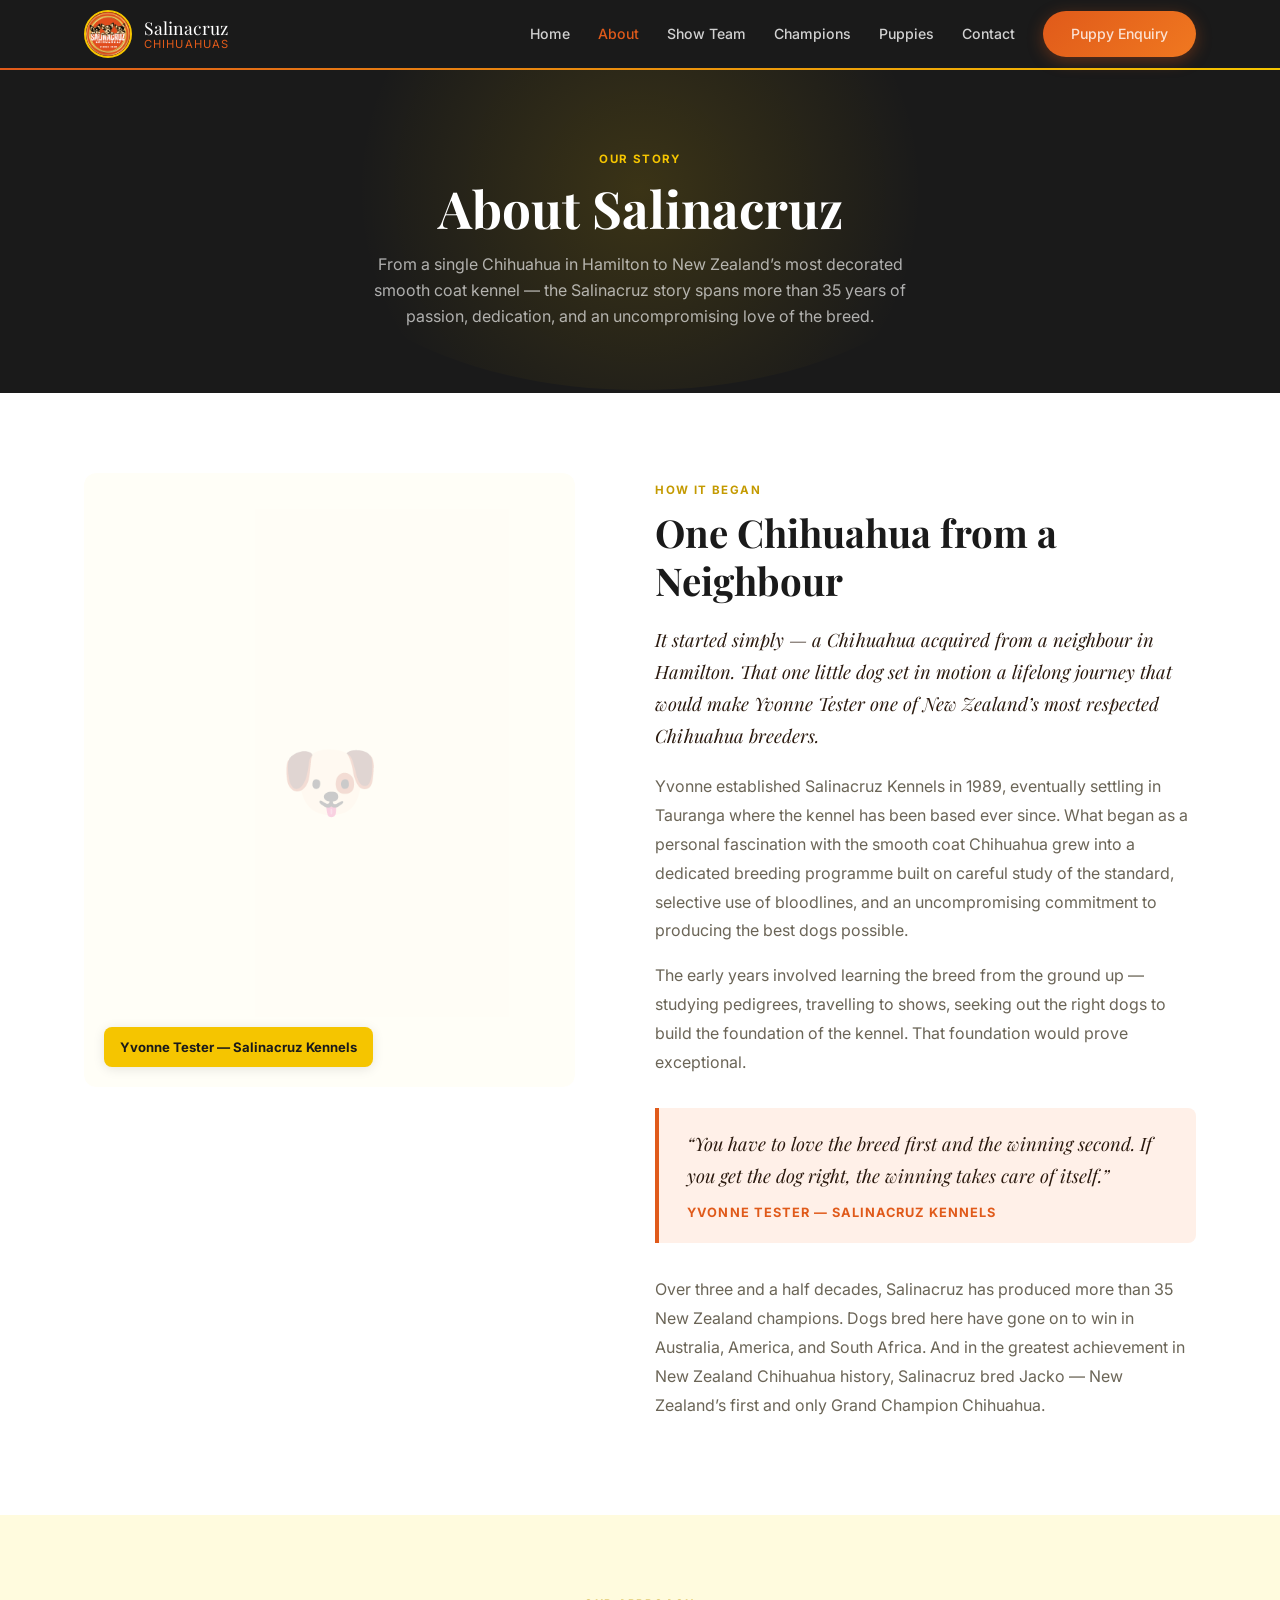
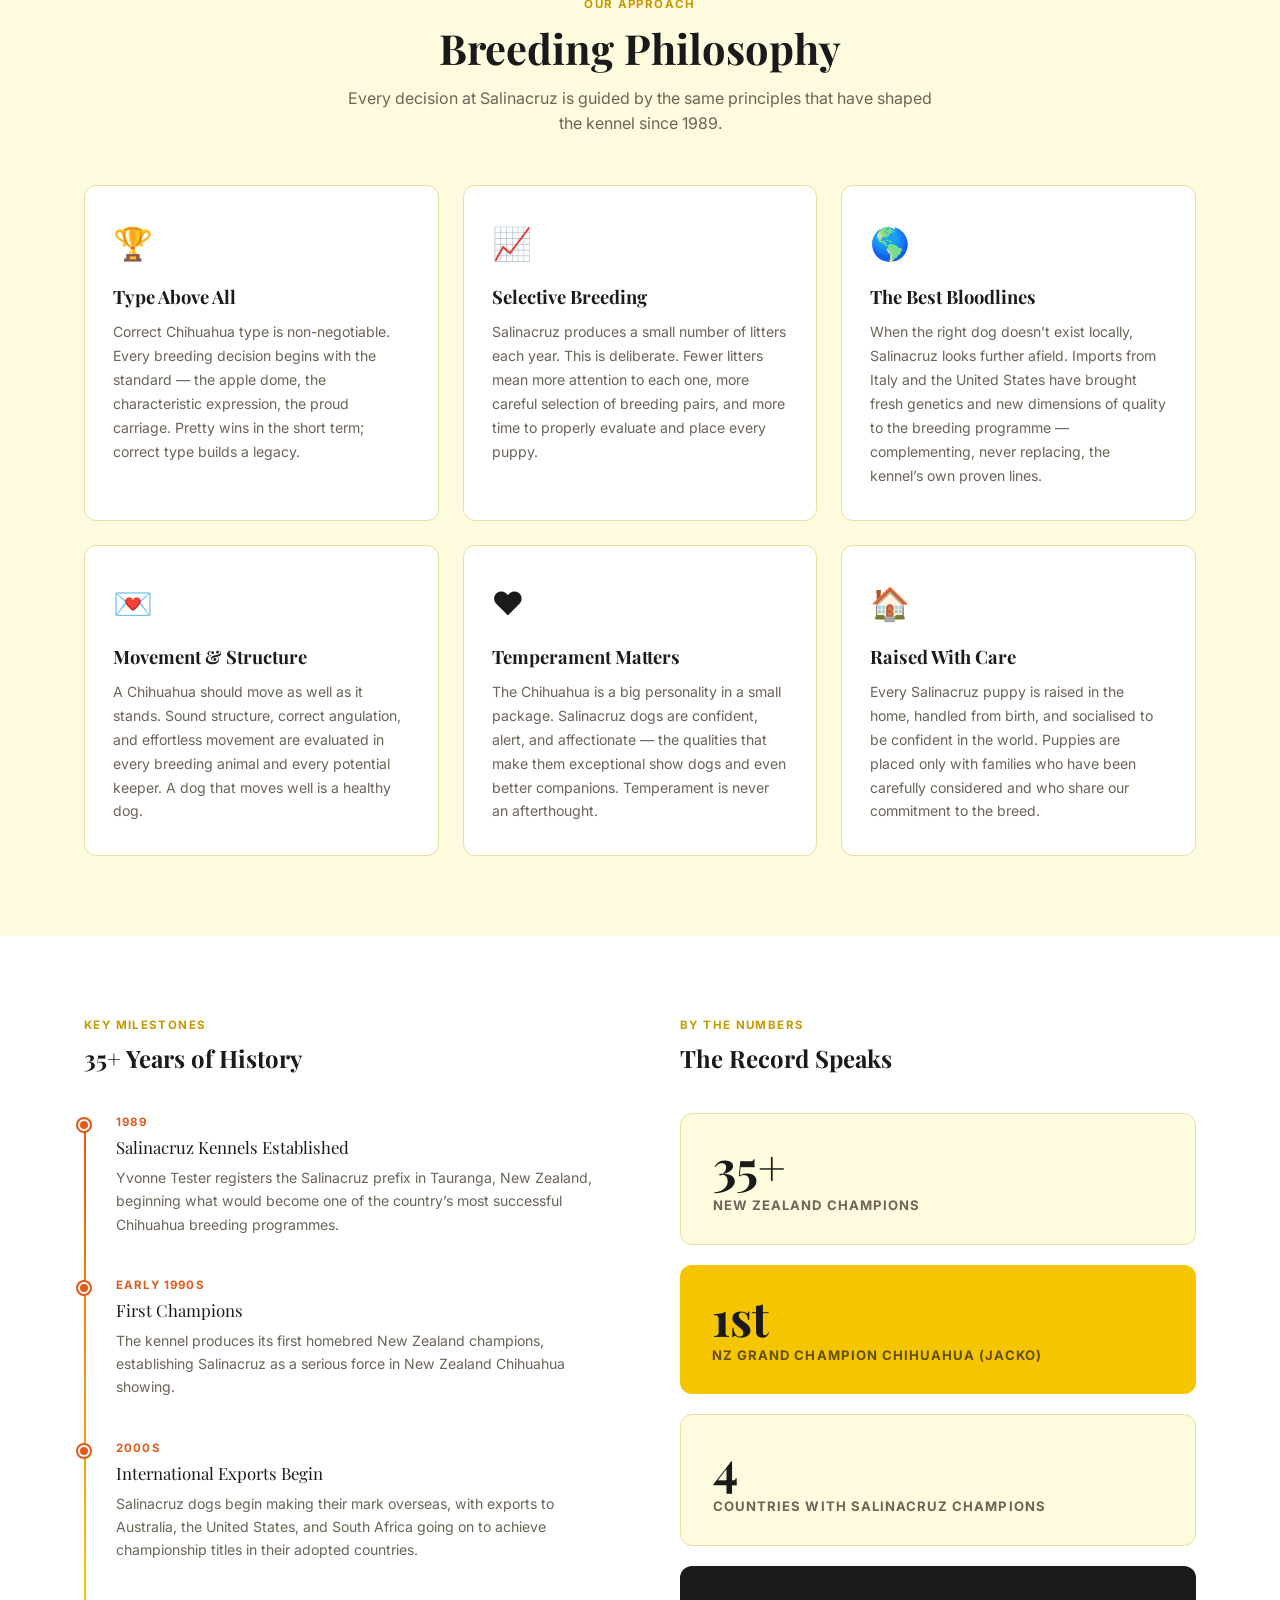
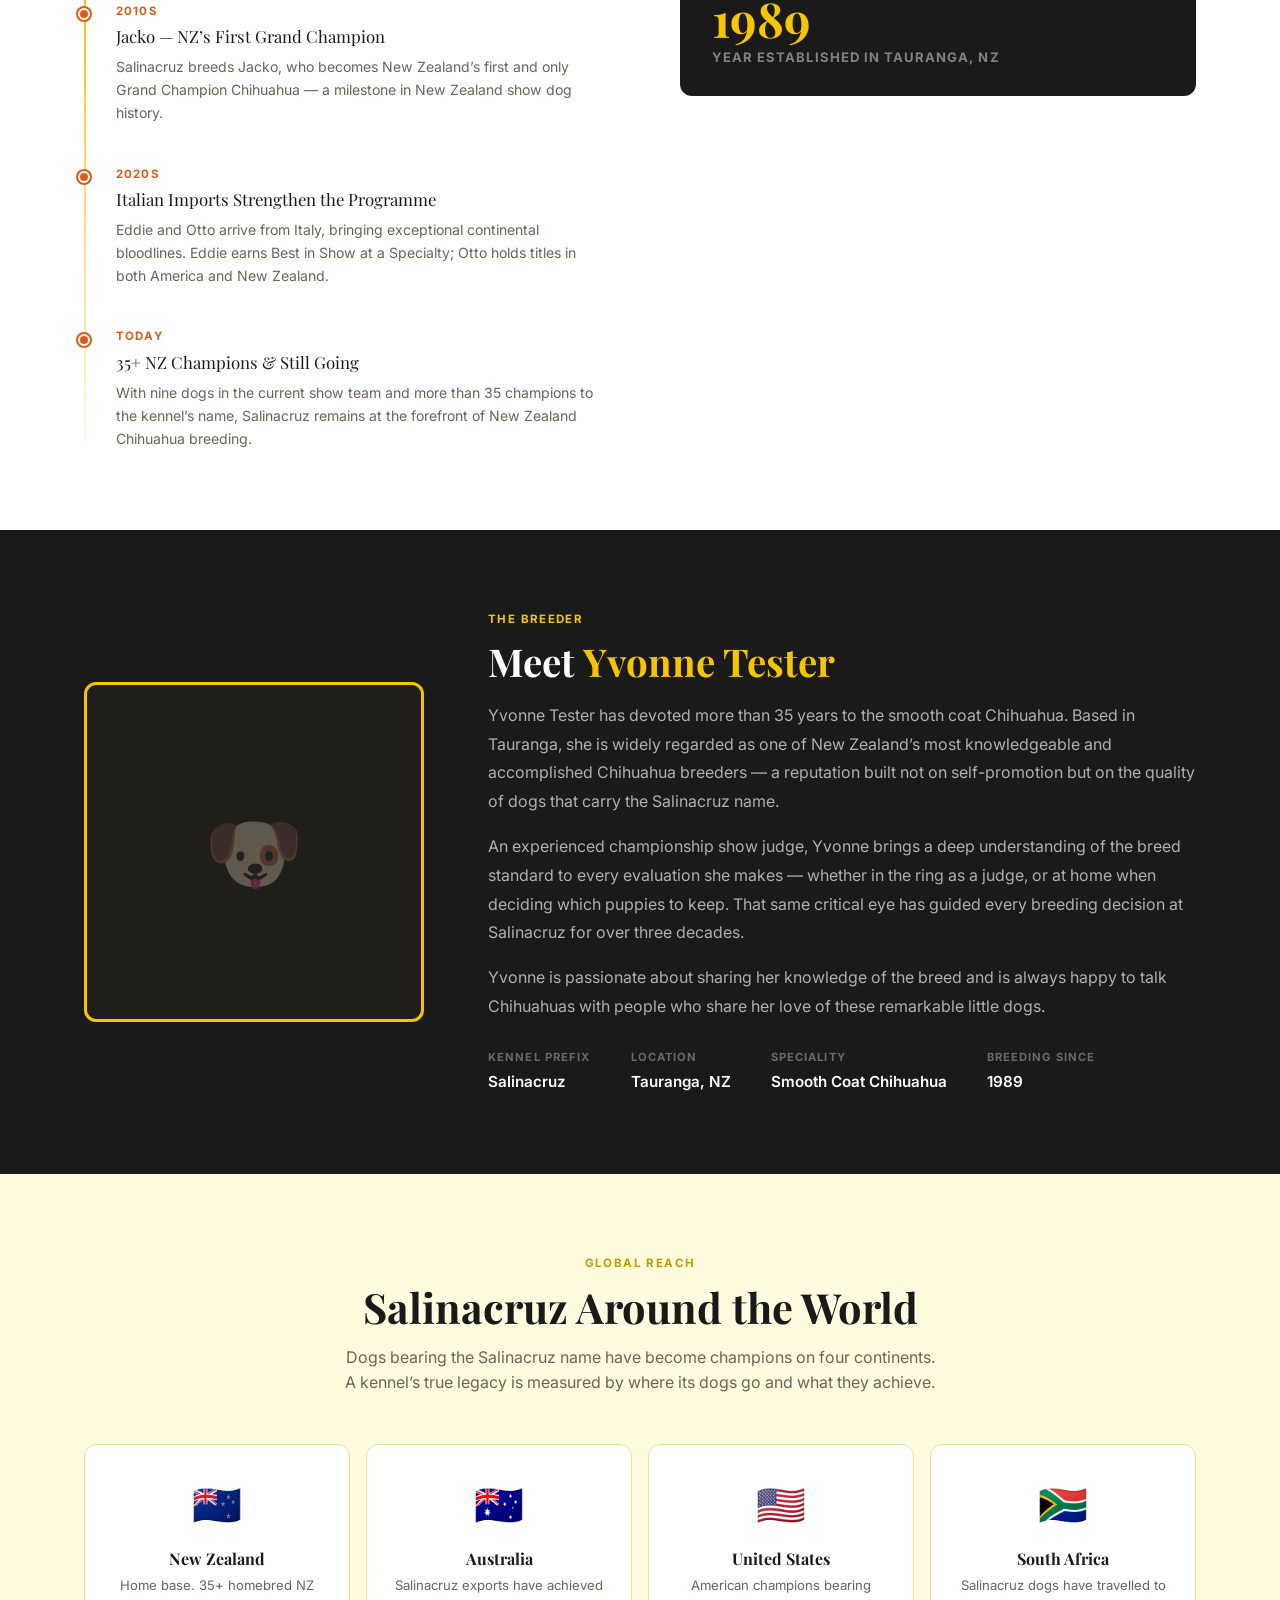
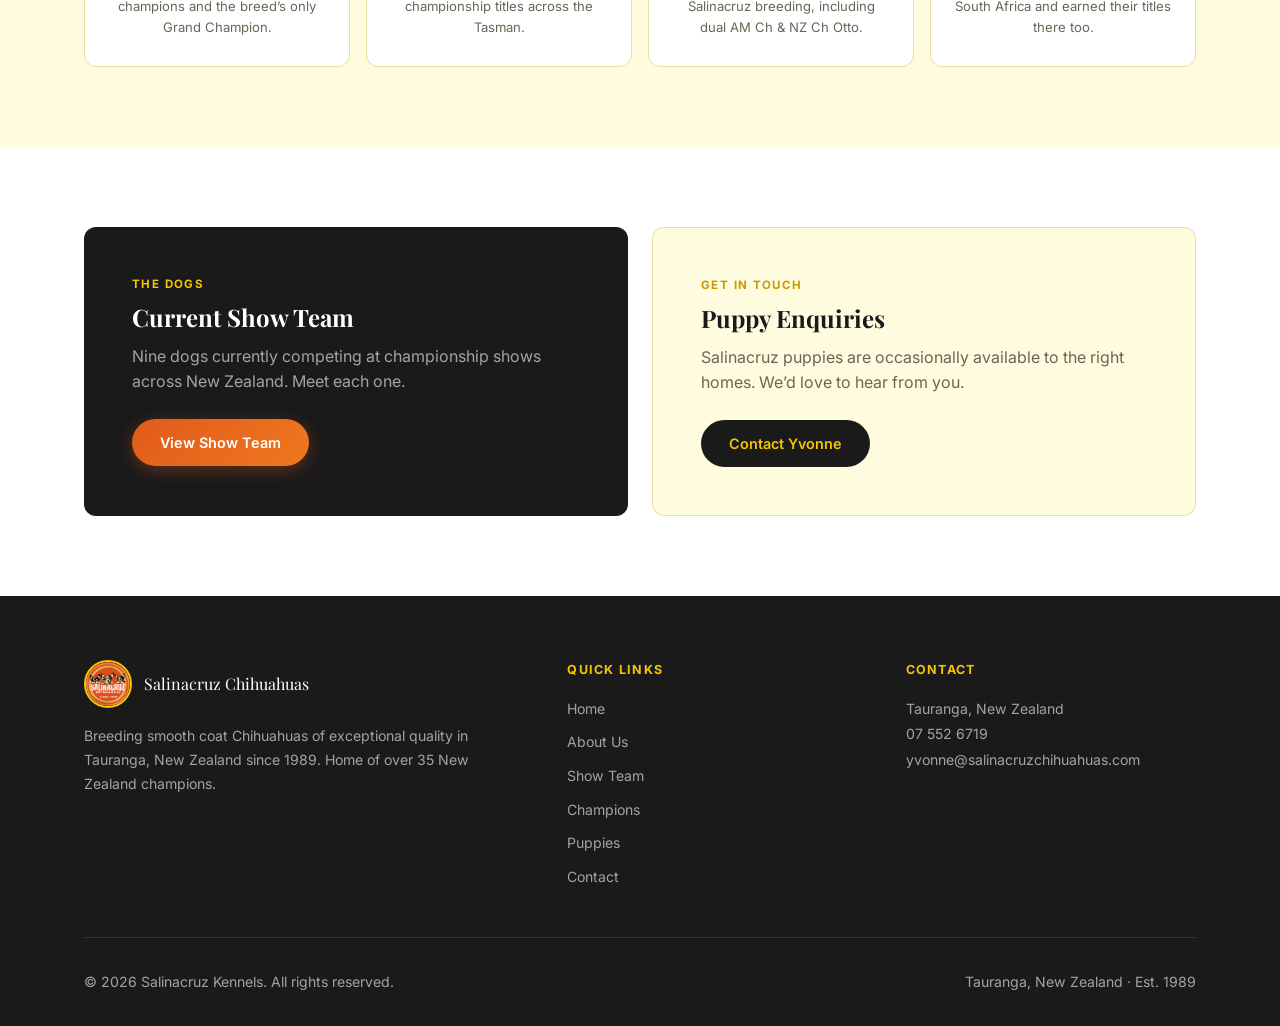
==== about.html @ 15f06b5a "Add logo, incorporate orange brand colour throughout site" ====
﻿<!DOCTYPE html>
<html lang="en">
<head>
  <meta charset="UTF-8" />
  <meta name="viewport" content="width=device-width, initial-scale=1.0" />
  <title>About &mdash; Salinacruz Chihuahuas</title>
  <link rel="preconnect" href="https://fonts.googleapis.com" />
  <link rel="preconnect" href="https://fonts.gstatic.com" crossorigin />
  <link href="https://fonts.googleapis.com/css2?family=Playfair+Display:ital,wght@0,400;0,700;1,400&family=Inter:wght@300;400;500;600;700&display=swap" rel="stylesheet" />
  <link rel="stylesheet" href="css/styles.css" />
  <style>

    /* ---- STORY SECTION ---- */
    .story__grid { display: grid; grid-template-columns: 1fr 1.1fr; gap: 5rem; align-items: start; }
    .story__img { position: relative; border-radius: var(--r); overflow: hidden; }
    .story__img img { width: 100%; display: block; object-fit: cover; border-radius: var(--r); }
    .story__img-placeholder { width: 100%; aspect-ratio: 4/5; background: var(--yellow-light); border-radius: var(--r); display: flex; align-items: center; justify-content: center; font-size: 5rem; color: var(--yellow-dark); opacity: .25; }
    .story__img-caption { position: absolute; bottom: 1.25rem; left: 1.25rem; background: var(--yellow); color: var(--black); font-size: .82rem; font-weight: 700; padding: .6rem 1rem; border-radius: var(--r-sm); box-shadow: var(--shadow); }
    .story__text { padding-top: .5rem; }
    .story__text h2 { font-size: clamp(1.7rem, 3.5vw, 2.4rem); margin-bottom: 1.25rem; }
    .story__text .lead { font-family: var(--serif); font-size: 1.15rem; font-style: italic; color: var(--dark); line-height: 1.75; margin-bottom: 1.25rem; }
    .story__text p { color: var(--muted); line-height: 1.8; margin-bottom: 1rem; }

    /* ---- PULL QUOTE ---- */
    .pull-quote { border-left: 4px solid var(--orange); padding: 1.25rem 1.75rem; margin: 2rem 0; background: var(--orange-light); border-radius: 0 var(--r-sm) var(--r-sm) 0; }
    .pull-quote p { font-family: var(--serif); font-size: 1.15rem; font-style: italic; color: var(--dark); line-height: 1.7; margin: 0; }
    .pull-quote cite { display: block; font-size: .8rem; font-weight: 700; letter-spacing: .08em; text-transform: uppercase; color: var(--orange); margin-top: .75rem; font-style: normal; }

    /* ---- MILESTONES ---- */
    .milestones { position: relative; padding-left: 2rem; }
    .milestones::before { content: ''; position: absolute; left: 0; top: .5rem; bottom: .5rem; width: 2px; background: linear-gradient(to bottom, var(--orange), var(--yellow), rgba(245,197,0,.1)); }
    .milestone { position: relative; padding-bottom: 2.5rem; }
    .milestone:last-child { padding-bottom: 0; }
    .milestone::before { content: ''; position: absolute; left: -2.4rem; top: .4rem; width: 12px; height: 12px; border-radius: 50%; background: var(--orange); border: 2px solid var(--white); box-shadow: 0 0 0 2px var(--orange); }
    .milestone__year { font-size: .72rem; font-weight: 700; letter-spacing: .1em; text-transform: uppercase; color: var(--orange); margin-bottom: .2rem; }
    .milestone__title { font-family: var(--serif); font-size: 1.05rem; color: var(--black); margin-bottom: .3rem; }
    .milestone__desc { font-size: .88rem; color: var(--muted); line-height: 1.65; }

    /* ---- PHILOSOPHY GRID ---- */
    .philosophy-grid { display: grid; grid-template-columns: repeat(3, 1fr); gap: 1.5rem; margin-top: 3rem; }
    .philosophy-card { background: var(--white); border: 1px solid var(--border); border-radius: var(--r); padding: 2rem 1.75rem; }
    .philosophy-card__icon { font-size: 2rem; margin-bottom: 1rem; }
    .philosophy-card h3 { font-family: var(--serif); font-size: 1.15rem; margin-bottom: .75rem; }
    .philosophy-card p { font-size: .88rem; color: var(--muted); line-height: 1.7; }

    /* ---- INTERNATIONAL ---- */
    .international__grid { display: grid; grid-template-columns: repeat(4, 1fr); gap: 1rem; }
    .country-card { background: var(--white); border: 1px solid var(--border); border-radius: var(--r); padding: 1.75rem 1.5rem; text-align: center; }
    .country-card__flag { font-size: 2.5rem; margin-bottom: .75rem; }
    .country-card h4 { font-family: var(--serif); font-size: 1rem; margin-bottom: .4rem; }
    .country-card p { font-size: .82rem; color: var(--muted); }

    /* ---- YVONNE PROFILE ---- */
    .profile-band { background: var(--black); padding: 5rem 0; }
    .profile-band__grid { display: grid; grid-template-columns: 340px 1fr; gap: 4rem; align-items: center; }
    .profile-band__img { border-radius: var(--r); overflow: hidden; border: 3px solid var(--yellow); }
    .profile-band__img img { width: 100%; display: block; object-fit: cover; }
    .profile-band__img-placeholder { width: 100%; aspect-ratio: 1; background: rgba(245,197,0,.08); display: flex; align-items: center; justify-content: center; font-size: 5rem; opacity: .3; }
    .profile-band__text h2 { font-size: clamp(1.8rem, 3vw, 2.4rem); color: var(--white); margin-bottom: 1rem; }
    .profile-band__text h2 em { color: var(--yellow); font-style: normal; }
    .profile-band__text p { color: rgba(255,255,255,.65); line-height: 1.8; margin-bottom: 1rem; }
    .profile-band__text .eyebrow { color: var(--yellow); }
    .profile-detail { display: flex; gap: 2.5rem; margin-top: 1.75rem; flex-wrap: wrap; }
    .profile-detail__item { }
    .profile-detail__label { font-size: .7rem; font-weight: 700; letter-spacing: .1em; text-transform: uppercase; color: rgba(255,255,255,.35); margin-bottom: .2rem; }
    .profile-detail__value { font-size: .95rem; font-weight: 600; color: var(--white); }

    @media (max-width: 900px) {
      .story__grid { grid-template-columns: 1fr; gap: 2.5rem; }
      .philosophy-grid { grid-template-columns: 1fr 1fr; }
      .international__grid { grid-template-columns: repeat(2, 1fr); }
      .profile-band__grid { grid-template-columns: 1fr; }
      .profile-band__img { max-width: 320px; }
    }
    @media (max-width: 580px) {
      .philosophy-grid { grid-template-columns: 1fr; }
      .international__grid { grid-template-columns: 1fr 1fr; }
    }
  </style>
</head>
<body>

  <!-- ===== NAV ===== -->
  <header id="site-header">
    <nav class="nav container">
      <a href="index.html" class="nav__logo">
        <img src="assets/images/logo.png" alt="Salinacruz Chihuahuas" class="nav__logo-img" onerror="this.style.display='none'" />
        <div class="nav__logo-name">Salinacruz <span>Chihuahuas</span></div>
      </a>
      <button class="nav__toggle" aria-label="Toggle menu" aria-expanded="false">
        <span></span><span></span><span></span>
      </button>
      <ul class="nav__links">
        <li><a href="index.html">Home</a></li>
        <li><a href="about.html" class="active">About</a></li>
        <li><a href="show-team.html">Show Team</a></li>
        <li><a href="champions.html">Champions</a></li>
        <li><a href="puppies.html">Puppies</a></li>
        <li><a href="contact.html">Contact</a></li>
        <li><a href="contact.html" class="btn btn--primary nav__cta">Puppy Enquiry</a></li>
      </ul>
    </nav>
  </header>

  <main>

    <!-- ===== PAGE HERO ===== -->
    <section class="page-hero">
      <div class="container">
        <span class="eyebrow">Our Story</span>
        <h1>About Salinacruz</h1>
        <p>From a single Chihuahua in Hamilton to New Zealand&rsquo;s most decorated smooth coat kennel &mdash; the Salinacruz story spans more than 35 years of passion, dedication, and an uncompromising love of the breed.</p>
      </div>
    </section>

    <!-- ===== ORIGIN STORY ===== -->
    <section class="section">
      <div class="container">
        <div class="story__grid">
          <div class="story__img reveal">
            <img src="assets/images/yvonne.jpg" alt="Yvonne Tester with her Chihuahuas" onerror="this.style.display='none'" />
            <div class="story__img-placeholder">&#128054;</div>
            <div class="story__img-caption">Yvonne Tester &mdash; Salinacruz Kennels</div>
          </div>
          <div class="story__text reveal">
            <span class="eyebrow">How It Began</span>
            <h2>One Chihuahua from a Neighbour</h2>
            <p class="lead">It started simply &mdash; a Chihuahua acquired from a neighbour in Hamilton. That one little dog set in motion a lifelong journey that would make Yvonne Tester one of New Zealand&rsquo;s most respected Chihuahua breeders.</p>
            <p>Yvonne established Salinacruz Kennels in 1989, eventually settling in Tauranga where the kennel has been based ever since. What began as a personal fascination with the smooth coat Chihuahua grew into a dedicated breeding programme built on careful study of the standard, selective use of bloodlines, and an uncompromising commitment to producing the best dogs possible.</p>
            <p>The early years involved learning the breed from the ground up &mdash; studying pedigrees, travelling to shows, seeking out the right dogs to build the foundation of the kennel. That foundation would prove exceptional.</p>

            <div class="pull-quote">
              <p>&ldquo;You have to love the breed first and the winning second. If you get the dog right, the winning takes care of itself.&rdquo;</p>
              <cite>Yvonne Tester &mdash; Salinacruz Kennels</cite>
            </div>

            <p>Over three and a half decades, Salinacruz has produced more than 35 New Zealand champions. Dogs bred here have gone on to win in Australia, America, and South Africa. And in the greatest achievement in New Zealand Chihuahua history, Salinacruz bred Jacko &mdash; New Zealand&rsquo;s first and only Grand Champion Chihuahua.</p>
          </div>
        </div>
      </div>
    </section>

    <!-- ===== PHILOSOPHY ===== -->
    <section class="section section--alt">
      <div class="container">
        <div class="section__header reveal">
          <span class="eyebrow">Our Approach</span>
          <h2>Breeding Philosophy</h2>
          <p class="section__desc">Every decision at Salinacruz is guided by the same principles that have shaped the kennel since 1989.</p>
        </div>
        <div class="philosophy-grid">

          <div class="philosophy-card reveal">
            <div class="philosophy-card__icon">&#127942;</div>
            <h3>Type Above All</h3>
            <p>Correct Chihuahua type is non-negotiable. Every breeding decision begins with the standard &mdash; the apple dome, the characteristic expression, the proud carriage. Pretty wins in the short term; correct type builds a legacy.</p>
          </div>

          <div class="philosophy-card reveal">
            <div class="philosophy-card__icon">&#128200;</div>
            <h3>Selective Breeding</h3>
            <p>Salinacruz produces a small number of litters each year. This is deliberate. Fewer litters mean more attention to each one, more careful selection of breeding pairs, and more time to properly evaluate and place every puppy.</p>
          </div>

          <div class="philosophy-card reveal">
            <div class="philosophy-card__icon">&#127758;</div>
            <h3>The Best Bloodlines</h3>
            <p>When the right dog doesn&rsquo;t exist locally, Salinacruz looks further afield. Imports from Italy and the United States have brought fresh genetics and new dimensions of quality to the breeding programme &mdash; complementing, never replacing, the kennel&rsquo;s own proven lines.</p>
          </div>

          <div class="philosophy-card reveal">
            <div class="philosophy-card__icon">&#128140;</div>
            <h3>Movement &amp; Structure</h3>
            <p>A Chihuahua should move as well as it stands. Sound structure, correct angulation, and effortless movement are evaluated in every breeding animal and every potential keeper. A dog that moves well is a healthy dog.</p>
          </div>

          <div class="philosophy-card reveal">
            <div class="philosophy-card__icon">&#10084;&#65039;</div>
            <h3>Temperament Matters</h3>
            <p>The Chihuahua is a big personality in a small package. Salinacruz dogs are confident, alert, and affectionate &mdash; the qualities that make them exceptional show dogs and even better companions. Temperament is never an afterthought.</p>
          </div>

          <div class="philosophy-card reveal">
            <div class="philosophy-card__icon">&#127968;</div>
            <h3>Raised With Care</h3>
            <p>Every Salinacruz puppy is raised in the home, handled from birth, and socialised to be confident in the world. Puppies are placed only with families who have been carefully considered and who share our commitment to the breed.</p>
          </div>

        </div>
      </div>
    </section>

    <!-- ===== MILESTONES ===== -->
    <section class="section">
      <div class="container">
        <div style="display:grid; grid-template-columns:1fr 1fr; gap:5rem; align-items:start;">
          <div class="reveal">
            <span class="eyebrow">Key Milestones</span>
            <h2 style="margin-bottom:2.5rem;">35+ Years of History</h2>
            <div class="milestones">
              <div class="milestone">
                <div class="milestone__year">1989</div>
                <div class="milestone__title">Salinacruz Kennels Established</div>
                <div class="milestone__desc">Yvonne Tester registers the Salinacruz prefix in Tauranga, New Zealand, beginning what would become one of the country&rsquo;s most successful Chihuahua breeding programmes.</div>
              </div>
              <div class="milestone">
                <div class="milestone__year">Early 1990s</div>
                <div class="milestone__title">First Champions</div>
                <div class="milestone__desc">The kennel produces its first homebred New Zealand champions, establishing Salinacruz as a serious force in New Zealand Chihuahua showing.</div>
              </div>
              <div class="milestone">
                <div class="milestone__year">2000s</div>
                <div class="milestone__title">International Exports Begin</div>
                <div class="milestone__desc">Salinacruz dogs begin making their mark overseas, with exports to Australia, the United States, and South Africa going on to achieve championship titles in their adopted countries.</div>
              </div>
              <div class="milestone">
                <div class="milestone__year">2010s</div>
                <div class="milestone__title">Jacko &mdash; NZ&rsquo;s First Grand Champion</div>
                <div class="milestone__desc">Salinacruz breeds Jacko, who becomes New Zealand&rsquo;s first and only Grand Champion Chihuahua &mdash; a milestone in New Zealand show dog history.</div>
              </div>
              <div class="milestone">
                <div class="milestone__year">2020s</div>
                <div class="milestone__title">Italian Imports Strengthen the Programme</div>
                <div class="milestone__desc">Eddie and Otto arrive from Italy, bringing exceptional continental bloodlines. Eddie earns Best in Show at a Specialty; Otto holds titles in both America and New Zealand.</div>
              </div>
              <div class="milestone">
                <div class="milestone__year">Today</div>
                <div class="milestone__title">35+ NZ Champions &amp; Still Going</div>
                <div class="milestone__desc">With nine dogs in the current show team and more than 35 champions to the kennel&rsquo;s name, Salinacruz remains at the forefront of New Zealand Chihuahua breeding.</div>
              </div>
            </div>
          </div>

          <div class="reveal">
            <span class="eyebrow">By the Numbers</span>
            <h2 style="margin-bottom:2.5rem;">The Record Speaks</h2>
            <div style="display:flex; flex-direction:column; gap:1.25rem;">
              <div style="background:var(--yellow-light); border-radius:var(--r); padding:1.75rem 2rem; border:1px solid var(--border);">
                <div style="font-family:var(--serif); font-size:3rem; font-weight:700; color:var(--black); line-height:1;">35+</div>
                <div style="font-size:.82rem; font-weight:700; letter-spacing:.08em; text-transform:uppercase; color:var(--muted); margin-top:.3rem;">New Zealand Champions</div>
              </div>
              <div style="background:var(--yellow); border-radius:var(--r); padding:1.75rem 2rem;">
                <div style="font-family:var(--serif); font-size:3rem; font-weight:700; color:var(--black); line-height:1;">1st</div>
                <div style="font-size:.82rem; font-weight:700; letter-spacing:.08em; text-transform:uppercase; color:rgba(0,0,0,.6); margin-top:.3rem;">NZ Grand Champion Chihuahua (Jacko)</div>
              </div>
              <div style="background:var(--yellow-light); border-radius:var(--r); padding:1.75rem 2rem; border:1px solid var(--border);">
                <div style="font-family:var(--serif); font-size:3rem; font-weight:700; color:var(--black); line-height:1;">4</div>
                <div style="font-size:.82rem; font-weight:700; letter-spacing:.08em; text-transform:uppercase; color:var(--muted); margin-top:.3rem;">Countries with Salinacruz Champions</div>
              </div>
              <div style="background:var(--black); border-radius:var(--r); padding:1.75rem 2rem;">
                <div style="font-family:var(--serif); font-size:3rem; font-weight:700; color:var(--yellow); line-height:1;">1989</div>
                <div style="font-size:.82rem; font-weight:700; letter-spacing:.08em; text-transform:uppercase; color:rgba(255,255,255,.45); margin-top:.3rem;">Year Established in Tauranga, NZ</div>
              </div>
            </div>
          </div>
        </div>
      </div>
    </section>

    <!-- ===== YVONNE PROFILE ===== -->
    <div class="profile-band">
      <div class="container">
        <div class="profile-band__grid">
          <div class="profile-band__img reveal">
            <img src="assets/images/yvonne-profile.jpg" alt="Yvonne Tester" onerror="this.style.display='none'" />
            <div class="profile-band__img-placeholder">&#128054;</div>
          </div>
          <div class="profile-band__text reveal">
            <span class="eyebrow">The Breeder</span>
            <h2>Meet <em>Yvonne Tester</em></h2>
            <p>Yvonne Tester has devoted more than 35 years to the smooth coat Chihuahua. Based in Tauranga, she is widely regarded as one of New Zealand&rsquo;s most knowledgeable and accomplished Chihuahua breeders &mdash; a reputation built not on self-promotion but on the quality of dogs that carry the Salinacruz name.</p>
            <p>An experienced championship show judge, Yvonne brings a deep understanding of the breed standard to every evaluation she makes &mdash; whether in the ring as a judge, or at home when deciding which puppies to keep. That same critical eye has guided every breeding decision at Salinacruz for over three decades.</p>
            <p>Yvonne is passionate about sharing her knowledge of the breed and is always happy to talk Chihuahuas with people who share her love of these remarkable little dogs.</p>
            <div class="profile-detail">
              <div class="profile-detail__item">
                <div class="profile-detail__label">Kennel Prefix</div>
                <div class="profile-detail__value">Salinacruz</div>
              </div>
              <div class="profile-detail__item">
                <div class="profile-detail__label">Location</div>
                <div class="profile-detail__value">Tauranga, NZ</div>
              </div>
              <div class="profile-detail__item">
                <div class="profile-detail__label">Speciality</div>
                <div class="profile-detail__value">Smooth Coat Chihuahua</div>
              </div>
              <div class="profile-detail__item">
                <div class="profile-detail__label">Breeding Since</div>
                <div class="profile-detail__value">1989</div>
              </div>
            </div>
          </div>
        </div>
      </div>
    </div>

    <!-- ===== INTERNATIONAL REACH ===== -->
    <section class="section section--alt">
      <div class="container">
        <div class="section__header reveal">
          <span class="eyebrow">Global Reach</span>
          <h2>Salinacruz Around the World</h2>
          <p class="section__desc">Dogs bearing the Salinacruz name have become champions on four continents. A kennel&rsquo;s true legacy is measured by where its dogs go and what they achieve.</p>
        </div>
        <div class="international__grid">
          <div class="country-card reveal">
            <div class="country-card__flag">&#127475;&#127487;</div>
            <h4>New Zealand</h4>
            <p>Home base. 35+ homebred NZ champions and the breed&rsquo;s only Grand Champion.</p>
          </div>
          <div class="country-card reveal">
            <div class="country-card__flag">&#127462;&#127482;</div>
            <h4>Australia</h4>
            <p>Salinacruz exports have achieved championship titles across the Tasman.</p>
          </div>
          <div class="country-card reveal">
            <div class="country-card__flag">&#127482;&#127480;</div>
            <h4>United States</h4>
            <p>American champions bearing Salinacruz breeding, including dual AM Ch &amp; NZ Ch Otto.</p>
          </div>
          <div class="country-card reveal">
            <div class="country-card__flag">&#127487;&#127462;</div>
            <h4>South Africa</h4>
            <p>Salinacruz dogs have travelled to South Africa and earned their titles there too.</p>
          </div>
        </div>
      </div>
    </section>

    <!-- ===== CTA ===== -->
    <section class="section">
      <div class="container">
        <div style="display:grid; grid-template-columns:1fr 1fr; gap:1.5rem;">
          <div class="reveal" style="background:var(--black); border-radius:var(--r); padding:3rem; color:var(--white);">
            <span class="eyebrow" style="color:var(--yellow);">The Dogs</span>
            <h3 style="font-size:1.5rem; color:var(--white); margin-bottom:.75rem;">Current Show Team</h3>
            <p style="color:rgba(255,255,255,.6); margin-bottom:1.5rem;">Nine dogs currently competing at championship shows across New Zealand. Meet each one.</p>
            <a href="show-team.html" class="btn btn--primary">View Show Team</a>
          </div>
          <div class="reveal" style="background:var(--yellow-light); border-radius:var(--r); padding:3rem; border:1px solid var(--border);">
            <span class="eyebrow">Get in Touch</span>
            <h3 style="font-size:1.5rem; margin-bottom:.75rem;">Puppy Enquiries</h3>
            <p style="color:var(--muted); margin-bottom:1.5rem;">Salinacruz puppies are occasionally available to the right homes. We&rsquo;d love to hear from you.</p>
            <a href="contact.html" class="btn btn--dark">Contact Yvonne</a>
          </div>
        </div>
      </div>
    </section>

  </main>

  <!-- ===== FOOTER ===== -->
  <footer class="footer">
    <div class="container">
      <div class="footer__grid">
        <div>
          <div class="footer__logo">
            <img src="assets/images/logo.png" alt="Salinacruz Chihuahuas" class="footer__logo-img" onerror="this.style.display='none'" />
            <div class="footer__logo-name">Salinacruz Chihuahuas</div>
          </div>
          <p>Breeding smooth coat Chihuahuas of exceptional quality in Tauranga, New Zealand since 1989. Home of over 35 New Zealand champions.</p>
        </div>
        <div>
          <h5>Quick Links</h5>
          <ul class="footer__links">
            <li><a href="index.html">Home</a></li>
            <li><a href="about.html">About Us</a></li>
            <li><a href="show-team.html">Show Team</a></li>
            <li><a href="champions.html">Champions</a></li>
            <li><a href="puppies.html">Puppies</a></li>
            <li><a href="contact.html">Contact</a></li>
          </ul>
        </div>
        <div class="footer__contact">
          <h5>Contact</h5>
          <p>Tauranga, New Zealand</p>
          <a href="tel:075526719">07 552 6719</a>
          <a href="mailto:yvonne@salinacruzchihuahuas.com">yvonne@salinacruzchihuahuas.com</a>
        </div>
      </div>
      <div class="footer__bottom">
        <p>&copy; 2026 Salinacruz Kennels. All rights reserved.</p>
        <p>Tauranga, New Zealand &middot; Est. 1989</p>
      </div>
    </div>
  </footer>

  <script src="js/nav.js"></script>
</body>
</html>
---- css/styles.css ----
/* ===================================================
   SALINACRUZ CHIHUAHUAS — Stylesheet
   =================================================== */

/* ---- TOKENS ---- */
:root {
  --yellow:       #F5C500;
  --yellow-dark:  #C49A00;
  --yellow-light: #FFFBDE;
  --orange:       #E05A1A;
  --orange-dark:  #B84614;
  --orange-light: #FFF0E8;
  --black:        #1A1A1A;
  --dark:         #2B1A0F;
  --cream:        #FFFEF5;
  --white:        #FFFFFF;
  --muted:        #6B6557;
  --border:       #E8DFA0;
  --shadow:       0 2px 12px rgba(0,0,0,.10);
  --shadow-lg:    0 8px 32px rgba(0,0,0,.16);
  --r:            12px;
  --r-sm:         8px;
  --serif:        'Playfair Display', Georgia, serif;
  --sans:         'Inter', system-ui, sans-serif;
}

/* ---- RESET ---- */
*, *::before, *::after { box-sizing: border-box; margin: 0; padding: 0; }
html { scroll-behavior: smooth; }
body { font-family: var(--sans); font-size: 16px; color: var(--black); background: var(--white); line-height: 1.6; }
img { max-width: 100%; display: block; }
a { color: inherit; text-decoration: none; }
ul { list-style: none; }
h1,h2,h3,h4 { font-family: var(--serif); line-height: 1.25; }

/* ---- UTILITIES ---- */
.container { max-width: 1160px; margin: 0 auto; padding: 0 1.5rem; }
.section { padding: 5rem 0; }
.section--alt { background: var(--yellow-light); }
.section--dark { background: var(--dark); color: var(--white); }
.eyebrow { display: block; font-size: .72rem; font-weight: 700; letter-spacing: .12em; text-transform: uppercase; color: var(--yellow-dark); margin-bottom: .5rem; }
.section--dark .eyebrow { color: var(--yellow); }
.section__header { text-align: center; margin-bottom: 3rem; }
.section__header h2 { font-size: clamp(1.8rem, 4vw, 2.6rem); }
.section__desc { color: var(--muted); max-width: 600px; margin: .75rem auto 0; }
.section--dark .section__desc { color: rgba(255,255,255,.7); }
.btn { display: inline-block; padding: .75rem 1.75rem; border-radius: 50px; font-weight: 600; font-size: .9rem; transition: all .2s; cursor: pointer; border: none; }
.btn--primary { background: linear-gradient(135deg, var(--orange) 0%, #F07820 100%); color: var(--white); box-shadow: 0 4px 16px rgba(224,90,26,.35); }
.btn--primary:hover { background: linear-gradient(135deg, var(--orange-dark) 0%, var(--orange) 100%); box-shadow: 0 6px 20px rgba(224,90,26,.45); }
.btn--outline { background: transparent; color: var(--black); border: 2px solid var(--black); }
.btn--outline:hover { background: var(--black); color: var(--yellow); }
.btn--outline-light { background: transparent; color: var(--white); border: 2px solid rgba(255,255,255,.6); }
.btn--outline-light:hover { background: var(--yellow); color: var(--black); border-color: var(--yellow); }
.btn--dark { background: var(--black); color: var(--yellow); }
.btn--dark:hover { background: var(--dark); }
.tag { display: inline-block; font-size: .72rem; font-weight: 700; letter-spacing: .06em; text-transform: uppercase; background: var(--yellow); color: var(--black); border-radius: 4px; padding: .2rem .6rem; }

/* ---- REVEAL ---- */
.reveal { opacity: 0; transform: translateY(24px); transition: opacity .55s ease, transform .55s ease; }
.reveal.revealed { opacity: 1; transform: none; }

/* ---- NAV ---- */
#site-header { position: sticky; top: 0; z-index: 100; background: var(--black); transition: box-shadow .3s; border-bottom: 2px solid transparent; background-clip: padding-box; }
#site-header::after { content: ''; position: absolute; bottom: -2px; left: 0; right: 0; height: 2px; background: linear-gradient(90deg, var(--orange), var(--yellow)); }
#site-header.scrolled { box-shadow: 0 2px 20px rgba(0,0,0,.5); }
.nav { display: flex; align-items: center; justify-content: space-between; height: 68px; gap: 2rem; }
.nav__logo { display: flex; align-items: center; gap: .75rem; }
.nav__logo-img { height: 48px; width: 48px; border-radius: 50%; object-fit: cover; border: 2px solid var(--yellow); }
.nav__logo-name { font-family: var(--serif); font-size: 1.1rem; color: var(--white); line-height: 1.2; }
.nav__logo-name span { display: block; font-size: .7rem; font-family: var(--sans); letter-spacing: .1em; text-transform: uppercase; color: var(--orange); font-style: normal; }
.nav__links { display: flex; align-items: center; gap: 1.75rem; }
.nav__links a { font-size: .88rem; font-weight: 500; color: rgba(255,255,255,.8); transition: color .2s; }
.nav__links a:hover { color: var(--yellow); }
.nav__links a.active { color: var(--orange); }
.nav__dropdown-btn { background: none; border: none; cursor: pointer; font-size: .88rem; font-weight: 500; color: rgba(255,255,255,.8); transition: color .2s; padding: 0; font-family: var(--sans); display: flex; align-items: center; gap: .3rem; }
.nav__dropdown-btn::after { content: '▾'; font-size: .7rem; }
.nav__dropdown-btn:hover { color: var(--yellow); }
.nav__item { position: relative; }
.nav__submenu { display: none; position: absolute; top: calc(100% + .5rem); left: 0; background: var(--black); border: 1px solid rgba(245,197,0,.2); border-radius: var(--r-sm); padding: .5rem 0; min-width: 180px; box-shadow: var(--shadow-lg); }
.nav__item.open .nav__submenu { display: block; }
.nav__submenu li a { display: block; padding: .6rem 1.2rem; font-size: .85rem; color: rgba(255,255,255,.8); transition: all .15s; }
.nav__submenu li a:hover { color: var(--yellow); background: rgba(245,197,0,.08); }
.nav__toggle { display: none; flex-direction: column; gap: 5px; background: none; border: none; cursor: pointer; padding: .4rem; }
.nav__toggle span { display: block; width: 24px; height: 2px; background: var(--white); border-radius: 2px; transition: .3s; }
.nav__cta { white-space: nowrap; }

/* ---- HERO ---- */
.hero { min-height: 88vh; display: flex; align-items: center; position: relative; overflow: hidden; background: var(--black); }
.hero__bg { position: absolute; inset: 0; background: linear-gradient(135deg, #1A1A1A 0%, #2B1A0F 55%, #1A0A00 100%); }
.hero__accent { position: absolute; top: -100px; right: -100px; width: 600px; height: 600px; border-radius: 50%; background: radial-gradient(circle, rgba(224,90,26,.25) 0%, rgba(245,197,0,.12) 45%, transparent 70%); pointer-events: none; }
.hero__accent2 { position: absolute; bottom: -80px; left: -80px; width: 400px; height: 400px; border-radius: 50%; background: radial-gradient(circle, rgba(245,197,0,.1) 0%, transparent 65%); pointer-events: none; }
.hero__content { position: relative; z-index: 1; max-width: 680px; }
.hero__eyebrow { display: inline-block; font-size: .75rem; font-weight: 700; letter-spacing: .14em; text-transform: uppercase; color: var(--yellow); background: rgba(245,197,0,.12); border: 1px solid rgba(245,197,0,.3); border-radius: 50px; padding: .35rem 1rem; margin-bottom: 1.5rem; }
.hero__title { font-size: clamp(2.4rem, 6vw, 4.2rem); color: var(--white); line-height: 1.1; margin-bottom: 1.25rem; }
.hero__title em { color: var(--yellow); font-style: normal; }
.hero__subtitle { font-size: 1.1rem; color: rgba(255,255,255,.7); margin-bottom: 2rem; max-width: 500px; }
.hero__ctas { display: flex; gap: 1rem; flex-wrap: wrap; }
.hero__badge { position: absolute; right: 6%; bottom: 10%; z-index: 1; background: linear-gradient(135deg, var(--orange) 0%, #F07820 100%); color: var(--white); border-radius: var(--r); padding: 1.25rem 1.75rem; text-align: center; box-shadow: 0 8px 32px rgba(224,90,26,.4); }
.hero__badge-num { font-family: var(--serif); font-size: 2.4rem; font-weight: 700; line-height: 1; display: block; }
.hero__badge-label { font-size: .72rem; font-weight: 700; letter-spacing: .1em; text-transform: uppercase; display: block; margin-top: .2rem; }

/* ---- STATS BAR ---- */
.stats-bar { background: linear-gradient(90deg, var(--orange) 0%, #F07820 40%, var(--yellow) 100%); padding: 1.25rem 0; }
.stats-bar__grid { display: flex; justify-content: center; gap: 4rem; flex-wrap: wrap; }
.stat-item { text-align: center; }
.stat-number { font-family: var(--serif); font-size: 1.8rem; font-weight: 700; color: var(--black); display: block; }
.stat-label { font-size: .72rem; font-weight: 700; letter-spacing: .1em; text-transform: uppercase; color: rgba(0,0,0,.55); }

/* ---- ABOUT ---- */
.about__grid { display: grid; grid-template-columns: 1fr 1fr; gap: 5rem; align-items: center; }
.about__img { position: relative; border-radius: var(--r); overflow: hidden; aspect-ratio: 4/5; background: var(--yellow-light); }
.about__img img { width: 100%; height: 100%; object-fit: cover; }
.about__img-badge { position: absolute; bottom: 1.5rem; left: 1.5rem; background: var(--yellow); color: var(--black); border-radius: var(--r-sm); padding: .75rem 1.25rem; font-weight: 700; font-size: .85rem; box-shadow: var(--shadow); }
.about__text .lead { font-family: var(--serif); font-size: 1.2rem; font-style: italic; color: var(--dark); line-height: 1.7; margin-bottom: 1.25rem; }
.about__text p { color: var(--muted); margin-bottom: 1rem; }
.about__highlights { display: flex; flex-direction: column; gap: .75rem; margin: 1.75rem 0; }
.highlight { display: flex; align-items: center; gap: .75rem; font-size: .92rem; }
.highlight::before { content: '★'; color: var(--yellow); font-size: 1rem; flex-shrink: 0; }

/* ---- DOG CARDS ---- */
.dogs-grid { display: grid; grid-template-columns: repeat(3, 1fr); gap: 1.5rem; }
.dog-card { background: var(--white); border: 1px solid var(--border); border-radius: var(--r); overflow: hidden; transition: transform .25s, box-shadow .25s; position: relative; }
.dog-card::before { content: ''; position: absolute; top: 0; left: 0; right: 0; height: 3px; background: linear-gradient(90deg, var(--orange), var(--yellow)); transform: scaleX(0); transform-origin: left; transition: transform .3s; }
.dog-card:hover { transform: translateY(-4px); box-shadow: var(--shadow-lg); }
.dog-card:hover::before { transform: scaleX(1); }
.dog-card__photo { height: 240px; background: var(--yellow-light); overflow: hidden; position: relative; }
.dog-card__photo img { width: 100%; height: 100%; object-fit: cover; transition: transform .4s; }
.dog-card:hover .dog-card__photo img { transform: scale(1.05); }
.dog-card__photo-placeholder { width: 100%; height: 100%; display: flex; align-items: center; justify-content: center; font-size: 3rem; color: var(--yellow-dark); opacity: .35; }
.dog-card__body { padding: 1.25rem; }
.dog-card__nickname { font-size: .78rem; font-weight: 700; letter-spacing: .08em; text-transform: uppercase; color: var(--yellow-dark); margin-bottom: .25rem; }
.dog-card__name { font-family: var(--serif); font-size: 1rem; color: var(--black); margin-bottom: .5rem; line-height: 1.35; }
.dog-card__titles { display: flex; flex-wrap: wrap; gap: .35rem; margin-bottom: .75rem; }
.dog-card__title-badge { font-size: .68rem; font-weight: 700; background: var(--yellow-light); color: var(--yellow-dark); border: 1px solid var(--border); border-radius: 4px; padding: .15rem .5rem; text-transform: uppercase; letter-spacing: .05em; }
.dog-card__desc { font-size: .85rem; color: var(--muted); line-height: 1.6; }

/* ---- ACHIEVEMENT BAND ---- */
.achieve-band { background: linear-gradient(135deg, var(--orange) 0%, #F07820 50%, var(--yellow) 100%); padding: 4rem 0; }
.achieve-grid { display: grid; grid-template-columns: repeat(4, 1fr); gap: 2rem; }
.achieve-item { text-align: center; }
.achieve-num { font-family: var(--serif); font-size: 3rem; font-weight: 700; color: var(--black); display: block; line-height: 1; }
.achieve-label { font-size: .8rem; font-weight: 700; letter-spacing: .08em; text-transform: uppercase; color: rgba(0,0,0,.65); margin-top: .4rem; display: block; }

/* ---- PUPPIES CTA ---- */
.puppies-cta { display: grid; grid-template-columns: 1fr 1fr; gap: 0; border-radius: var(--r); overflow: hidden; box-shadow: var(--shadow-lg); }
.puppies-cta__img { position: relative; min-height: 320px; background: var(--yellow-light); }
.puppies-cta__img img { width: 100%; height: 100%; object-fit: cover; position: absolute; inset: 0; }
.puppies-cta__text { background: var(--black); padding: 3.5rem; display: flex; flex-direction: column; justify-content: center; }
.puppies-cta__text h2 { font-size: 2rem; color: var(--white); margin-bottom: 1rem; }
.puppies-cta__text p { color: rgba(255,255,255,.7); margin-bottom: 1.75rem; }

/* ---- PAGE HERO ---- */
.page-hero { background: var(--black); padding: 5rem 0 4rem; text-align: center; position: relative; overflow: hidden; }
.page-hero::before { content: ''; position: absolute; top: -80px; left: 50%; transform: translateX(-50%); width: 700px; height: 400px; border-radius: 50%; background: radial-gradient(circle, rgba(245,197,0,.15) 0%, transparent 70%); pointer-events: none; }
.page-hero h1 { font-size: clamp(2rem, 5vw, 3.2rem); color: var(--white); margin-bottom: .75rem; position: relative; }
.page-hero p { color: rgba(255,255,255,.65); max-width: 580px; margin: 0 auto; position: relative; }
.page-hero .eyebrow { color: var(--yellow); }

/* ---- FOOTER ---- */
.footer { background: var(--black); color: rgba(255,255,255,.8); padding: 4rem 0 2rem; }
.footer__grid { display: grid; grid-template-columns: 1.5fr 1fr 1fr; gap: 3rem; padding-bottom: 3rem; border-bottom: 1px solid rgba(255,255,255,.1); }
.footer__logo { display: flex; align-items: center; gap: .75rem; margin-bottom: 1rem; }
.footer__logo-img { height: 48px; width: 48px; border-radius: 50%; object-fit: cover; border: 2px solid var(--yellow); }
.footer__logo-name { font-family: var(--serif); font-size: 1rem; color: var(--white); }
.footer p { font-size: .88rem; color: rgba(255,255,255,.6); line-height: 1.7; }
.footer h5 { font-size: .78rem; font-weight: 700; letter-spacing: .1em; text-transform: uppercase; color: var(--yellow); margin-bottom: 1rem; }
.footer__links { display: flex; flex-direction: column; gap: .5rem; }
.footer__links a { font-size: .88rem; color: rgba(255,255,255,.6); transition: color .2s; }
.footer__links a:hover { color: var(--yellow); }
.footer__contact p, .footer__contact a { font-size: .88rem; color: rgba(255,255,255,.6); display: block; line-height: 1.8; }
.footer__contact a:hover { color: var(--yellow); }
.footer__bottom { display: flex; justify-content: space-between; align-items: center; padding-top: 2rem; font-size: .8rem; color: rgba(255,255,255,.35); flex-wrap: wrap; gap: .5rem; }
.footer__bottom a { color: rgba(255,255,255,.35); }
.footer__bottom a:hover { color: var(--yellow); }

/* ---- BREADCRUMB ---- */
.breadcrumb-link { display: inline-flex; align-items: center; gap: .4rem; font-size: .85rem; color: rgba(255,255,255,.55); margin-bottom: 1rem; transition: color .2s; }
.breadcrumb-link:hover { color: var(--yellow); }

/* ---- RESPONSIVE ---- */
@media (max-width: 1024px) {
  .dogs-grid { grid-template-columns: repeat(2, 1fr); }
  .achieve-grid { grid-template-columns: repeat(2, 1fr); }
}
@media (max-width: 768px) {
  .nav__links { display: none; position: absolute; top: 68px; left: 0; right: 0; background: var(--black); flex-direction: column; padding: 1.5rem; gap: 1rem; border-top: 1px solid rgba(255,255,255,.1); }
  .nav__links.nav__links--open { display: flex; }
  .nav__toggle { display: flex; }
  .nav__submenu { position: static; border: none; padding: .25rem 0 .25rem 1rem; box-shadow: none; }
  .hero__badge { display: none; }
  .about__grid { grid-template-columns: 1fr; gap: 2.5rem; }
  .puppies-cta { grid-template-columns: 1fr; }
  .puppies-cta__img { min-height: 250px; }
  .footer__grid { grid-template-columns: 1fr; gap: 2rem; }
}
@media (max-width: 540px) {
  .dogs-grid { grid-template-columns: 1fr; }
  .stats-bar__grid { gap: 2rem; }
  .achieve-grid { grid-template-columns: 1fr 1fr; }
}
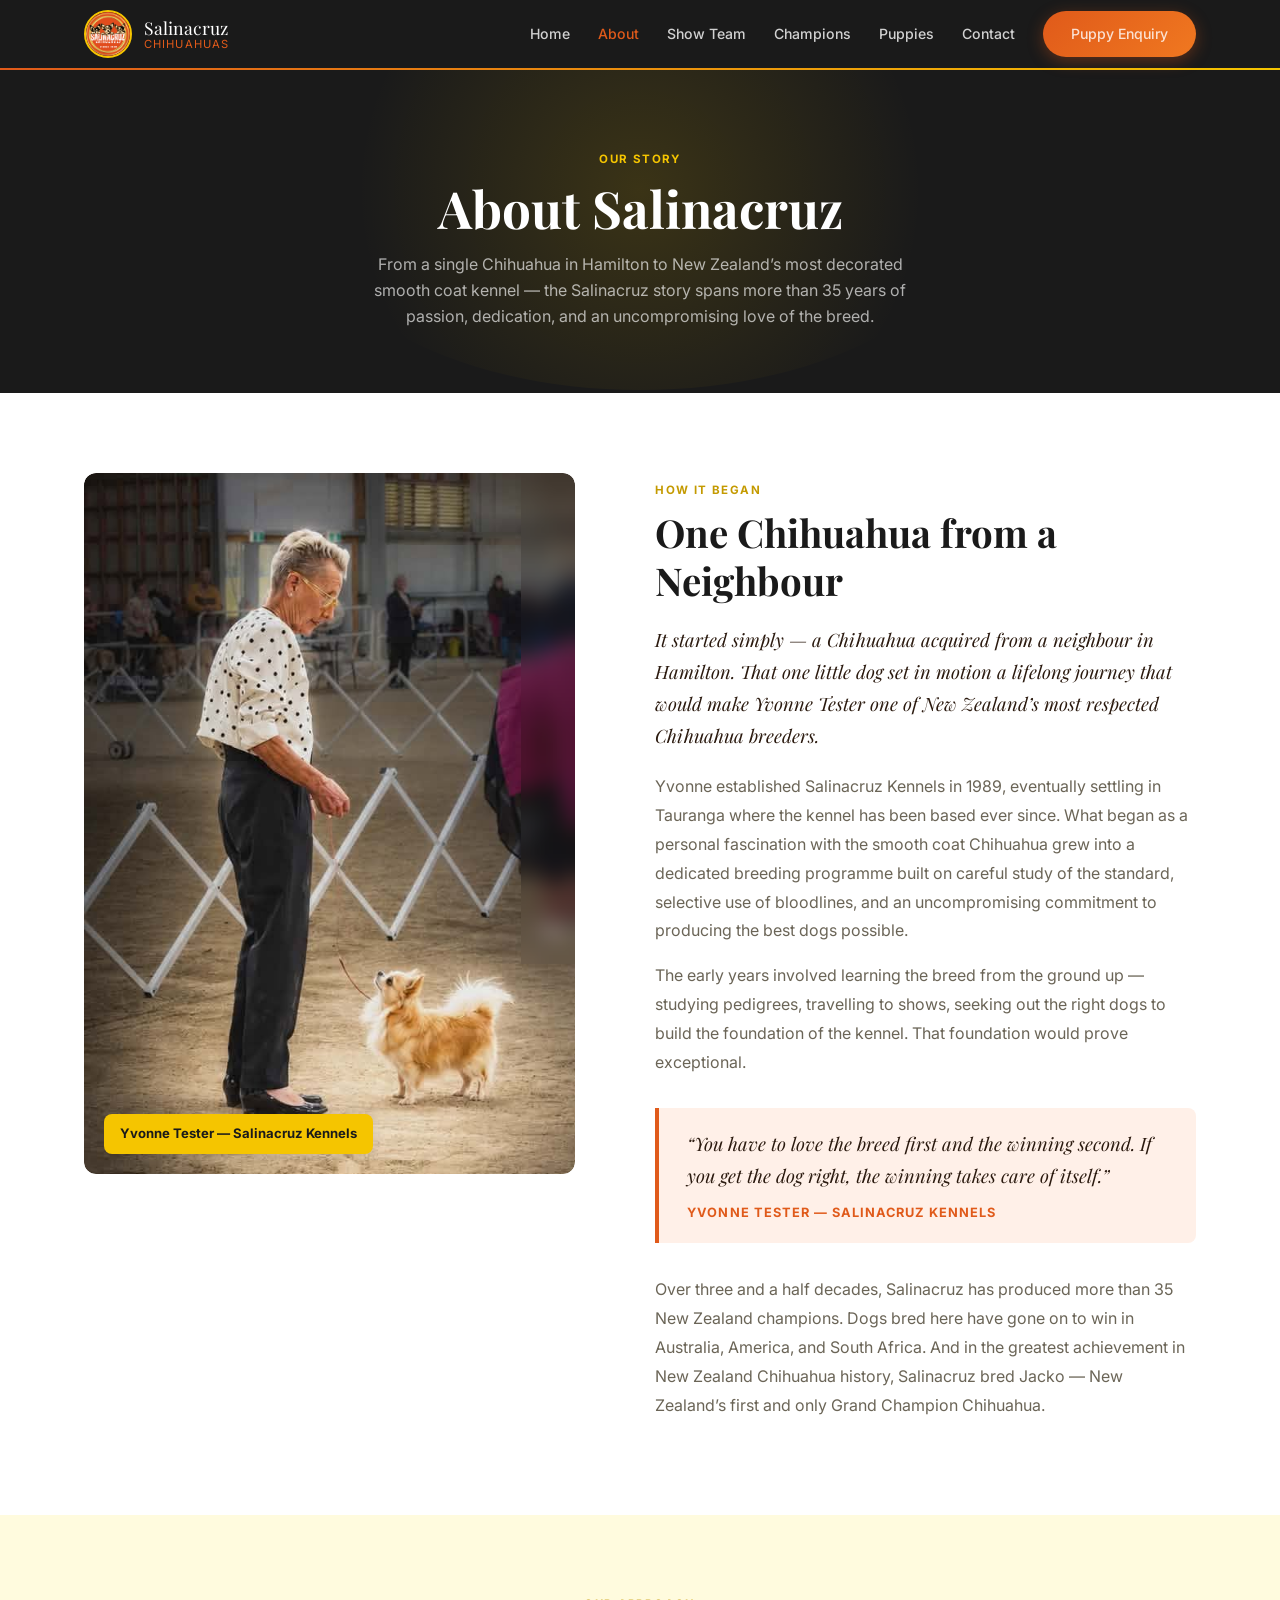
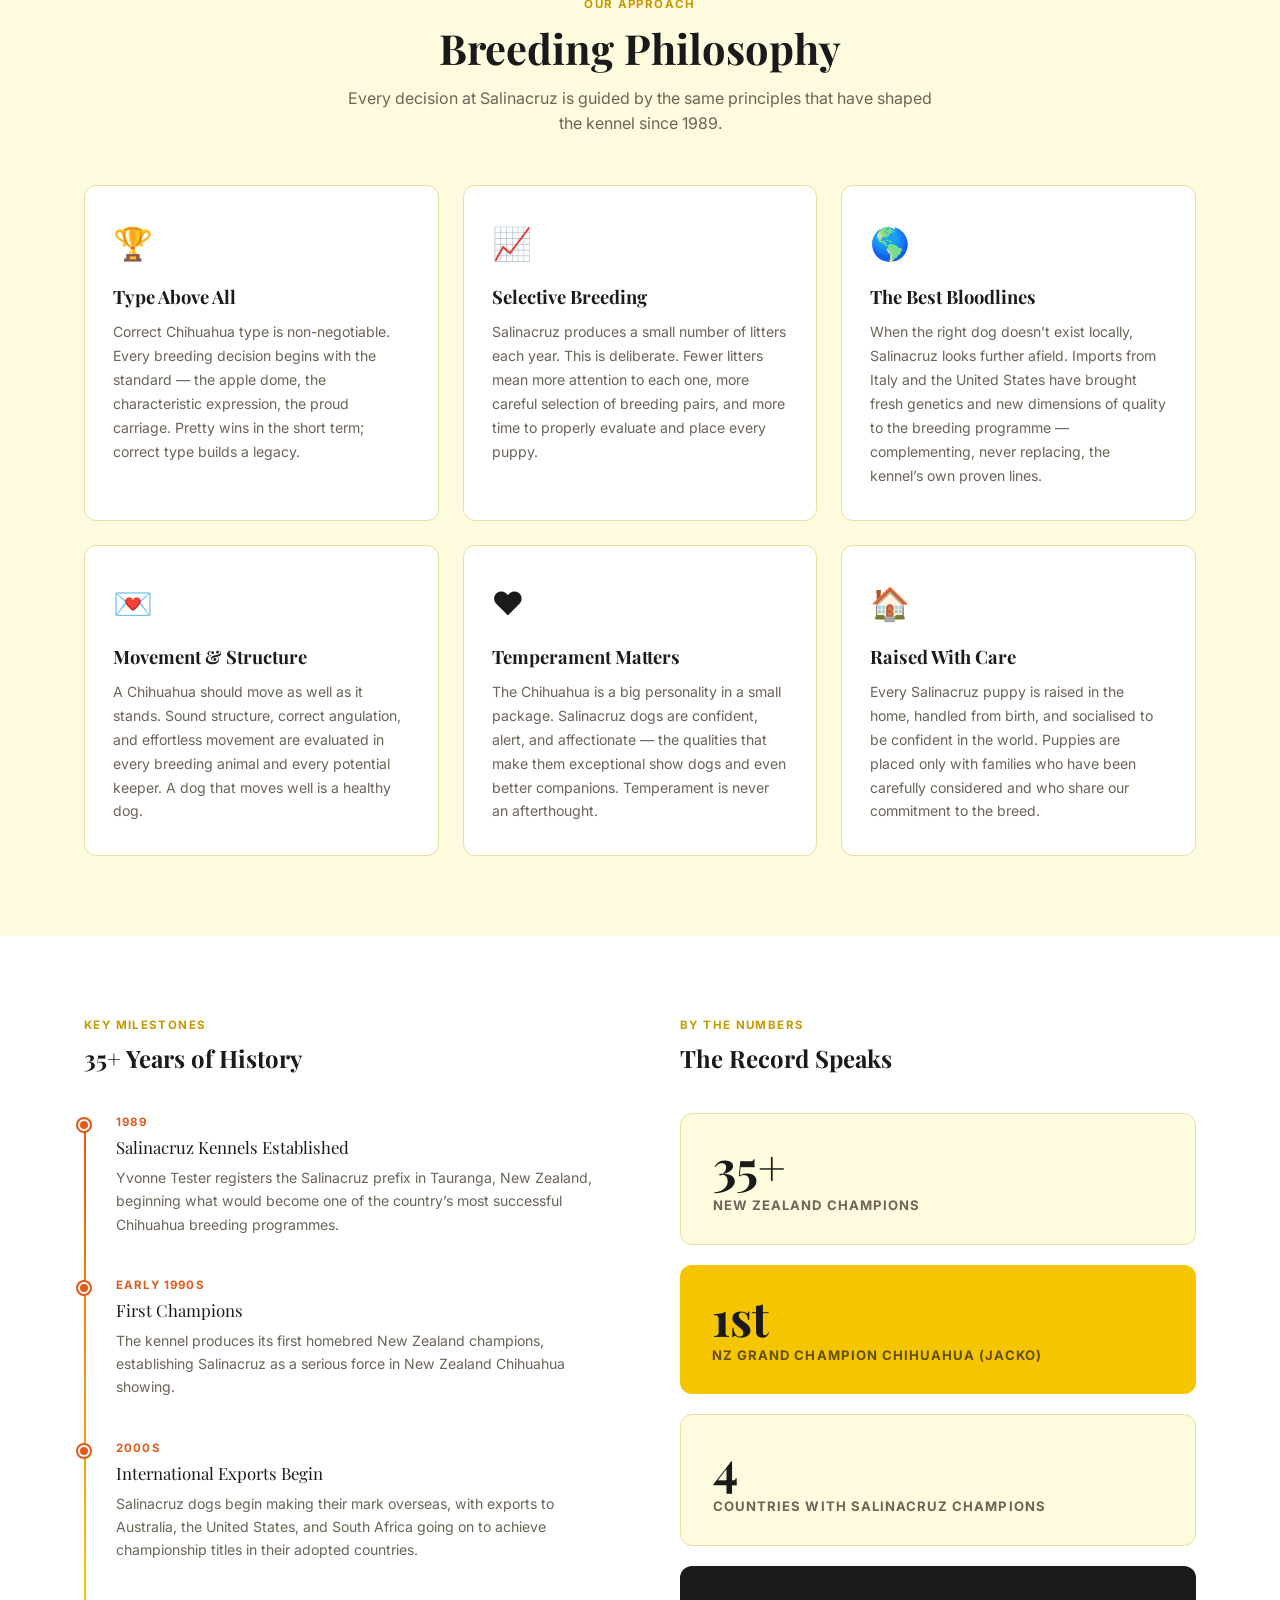
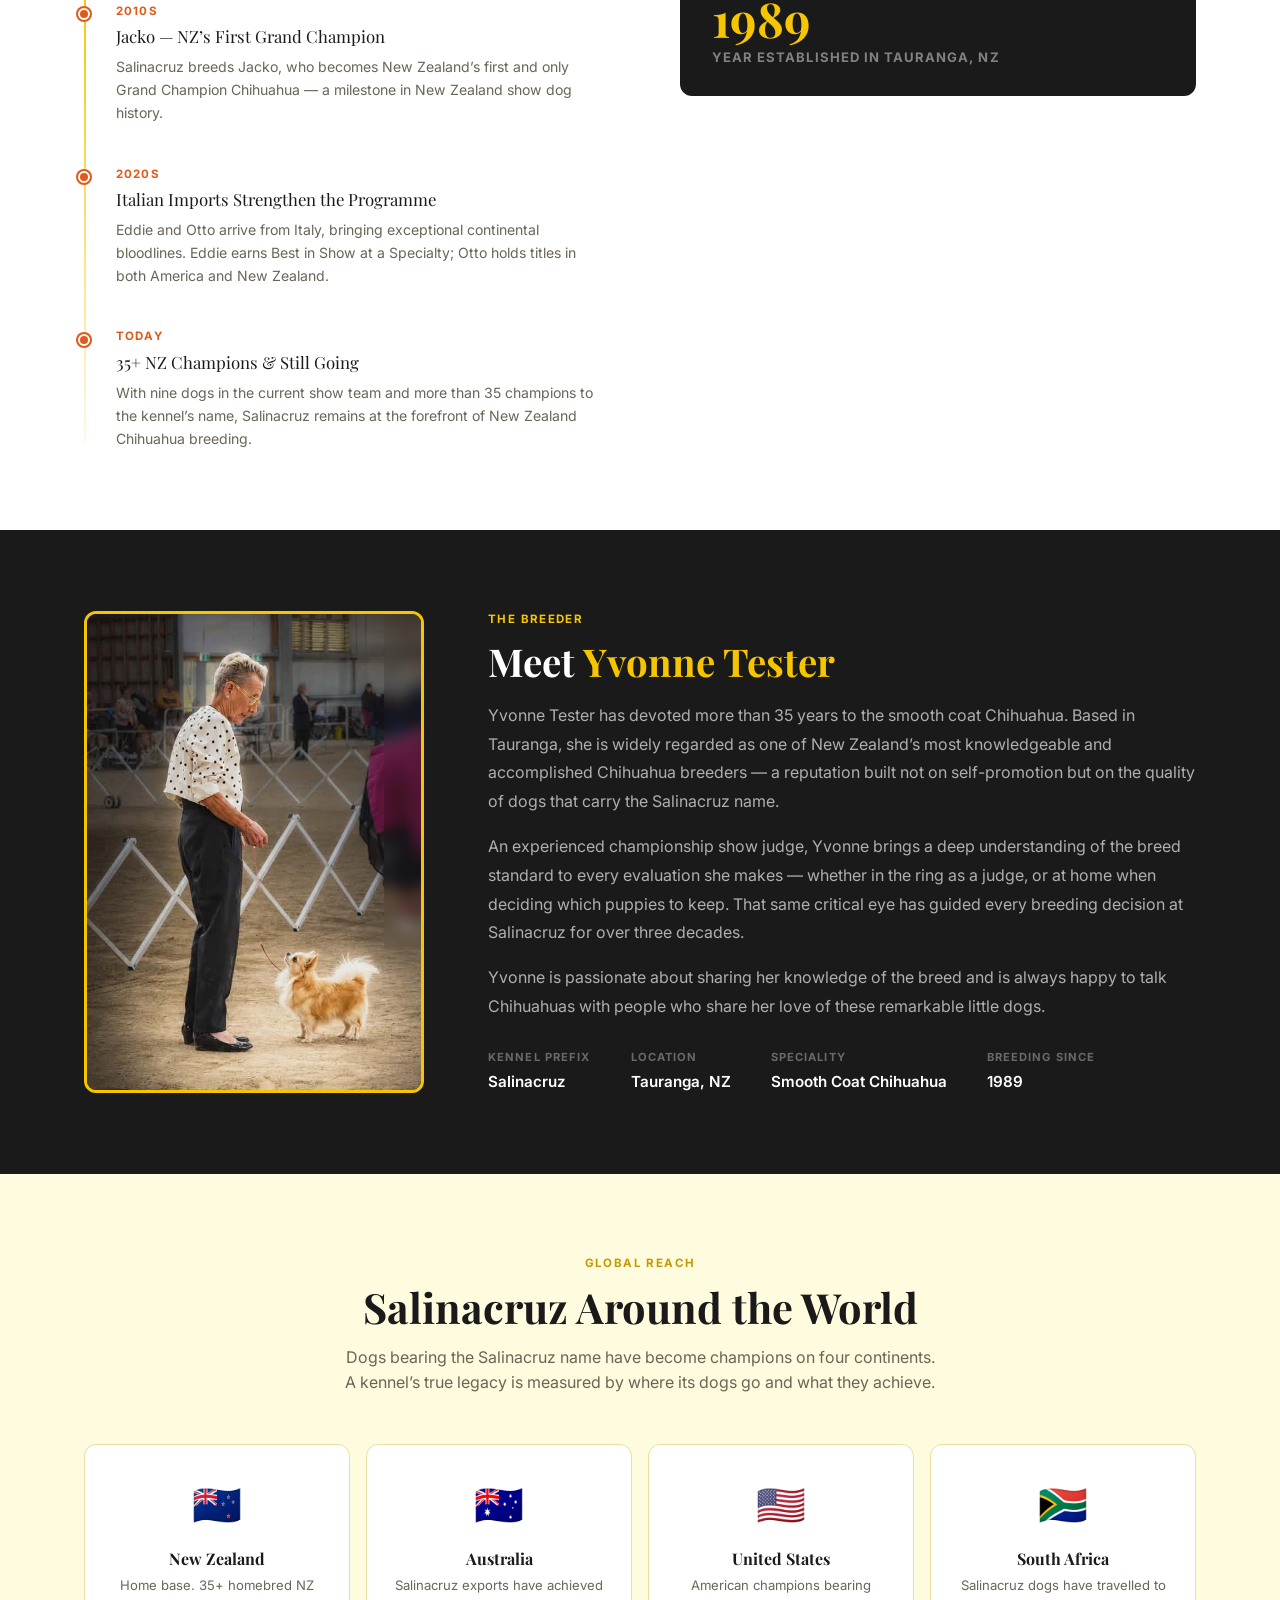
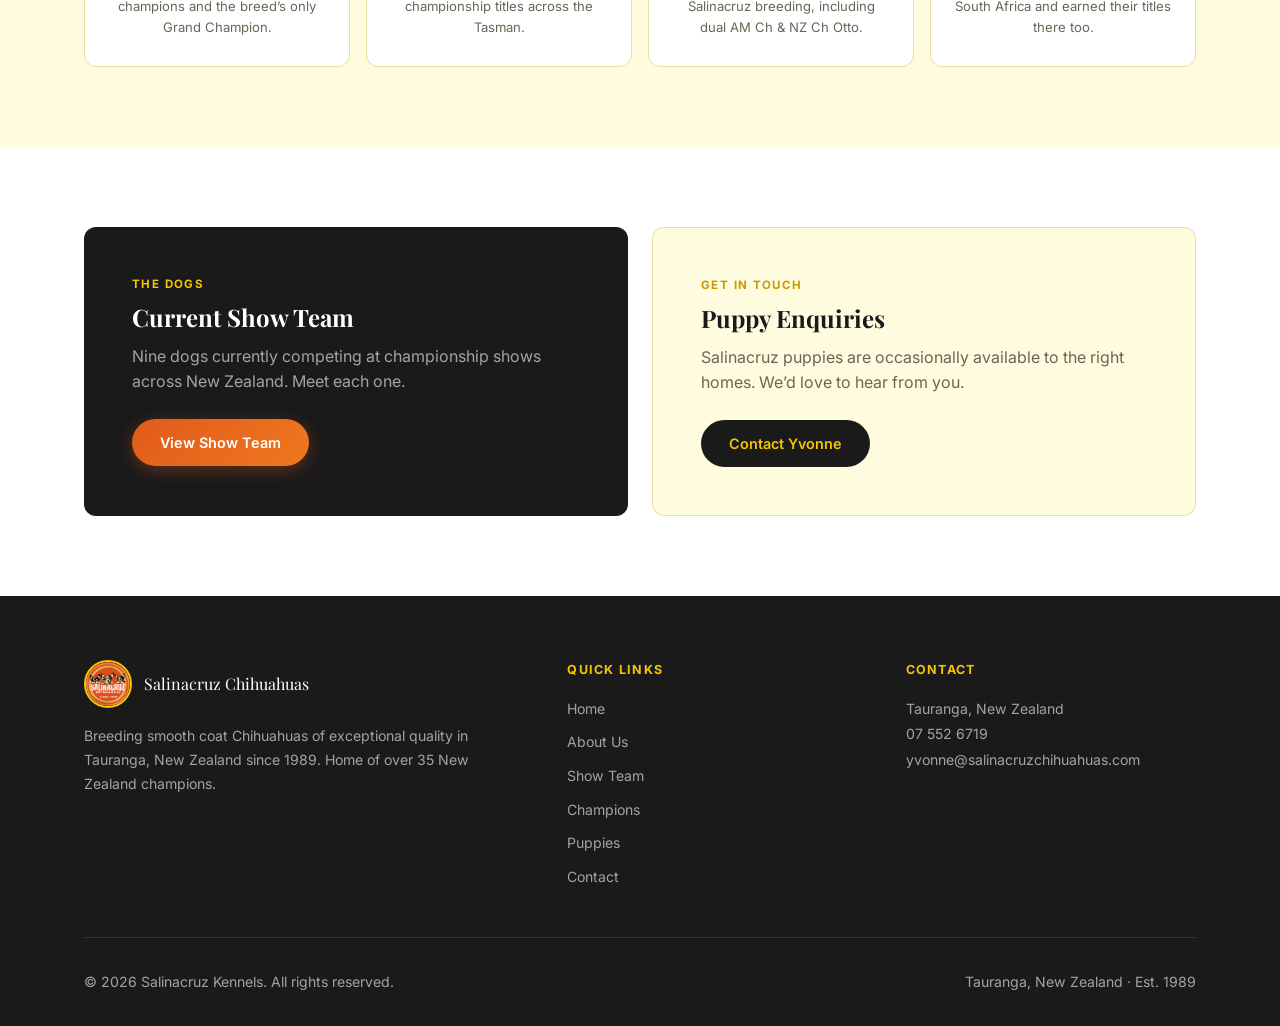
==== commit d7122bca: "Add show photos (Bella, Eddie, Jack Flash), Yvonne photo in about page" ====
--- a/about.html
+++ b/about.html
@@ -118,8 +118,7 @@
       <div class="container">
         <div class="story__grid">
           <div class="story__img reveal">
-            <img src="assets/images/yvonne.jpg" alt="Yvonne Tester with her Chihuahuas" onerror="this.style.display='none'" />
-            <div class="story__img-placeholder">&#128054;</div>
+            <img src="assets/images/yvonne.png" alt="Yvonne Tester with her Chihuahuas" />
             <div class="story__img-caption">Yvonne Tester &mdash; Salinacruz Kennels</div>
           </div>
           <div class="story__text reveal">
@@ -262,8 +261,7 @@
       <div class="container">
         <div class="profile-band__grid">
           <div class="profile-band__img reveal">
-            <img src="assets/images/yvonne-profile.jpg" alt="Yvonne Tester" onerror="this.style.display='none'" />
-            <div class="profile-band__img-placeholder">&#128054;</div>
+            <img src="assets/images/yvonne.png" alt="Yvonne Tester" />
           </div>
           <div class="profile-band__text reveal">
             <span class="eyebrow">The Breeder</span>
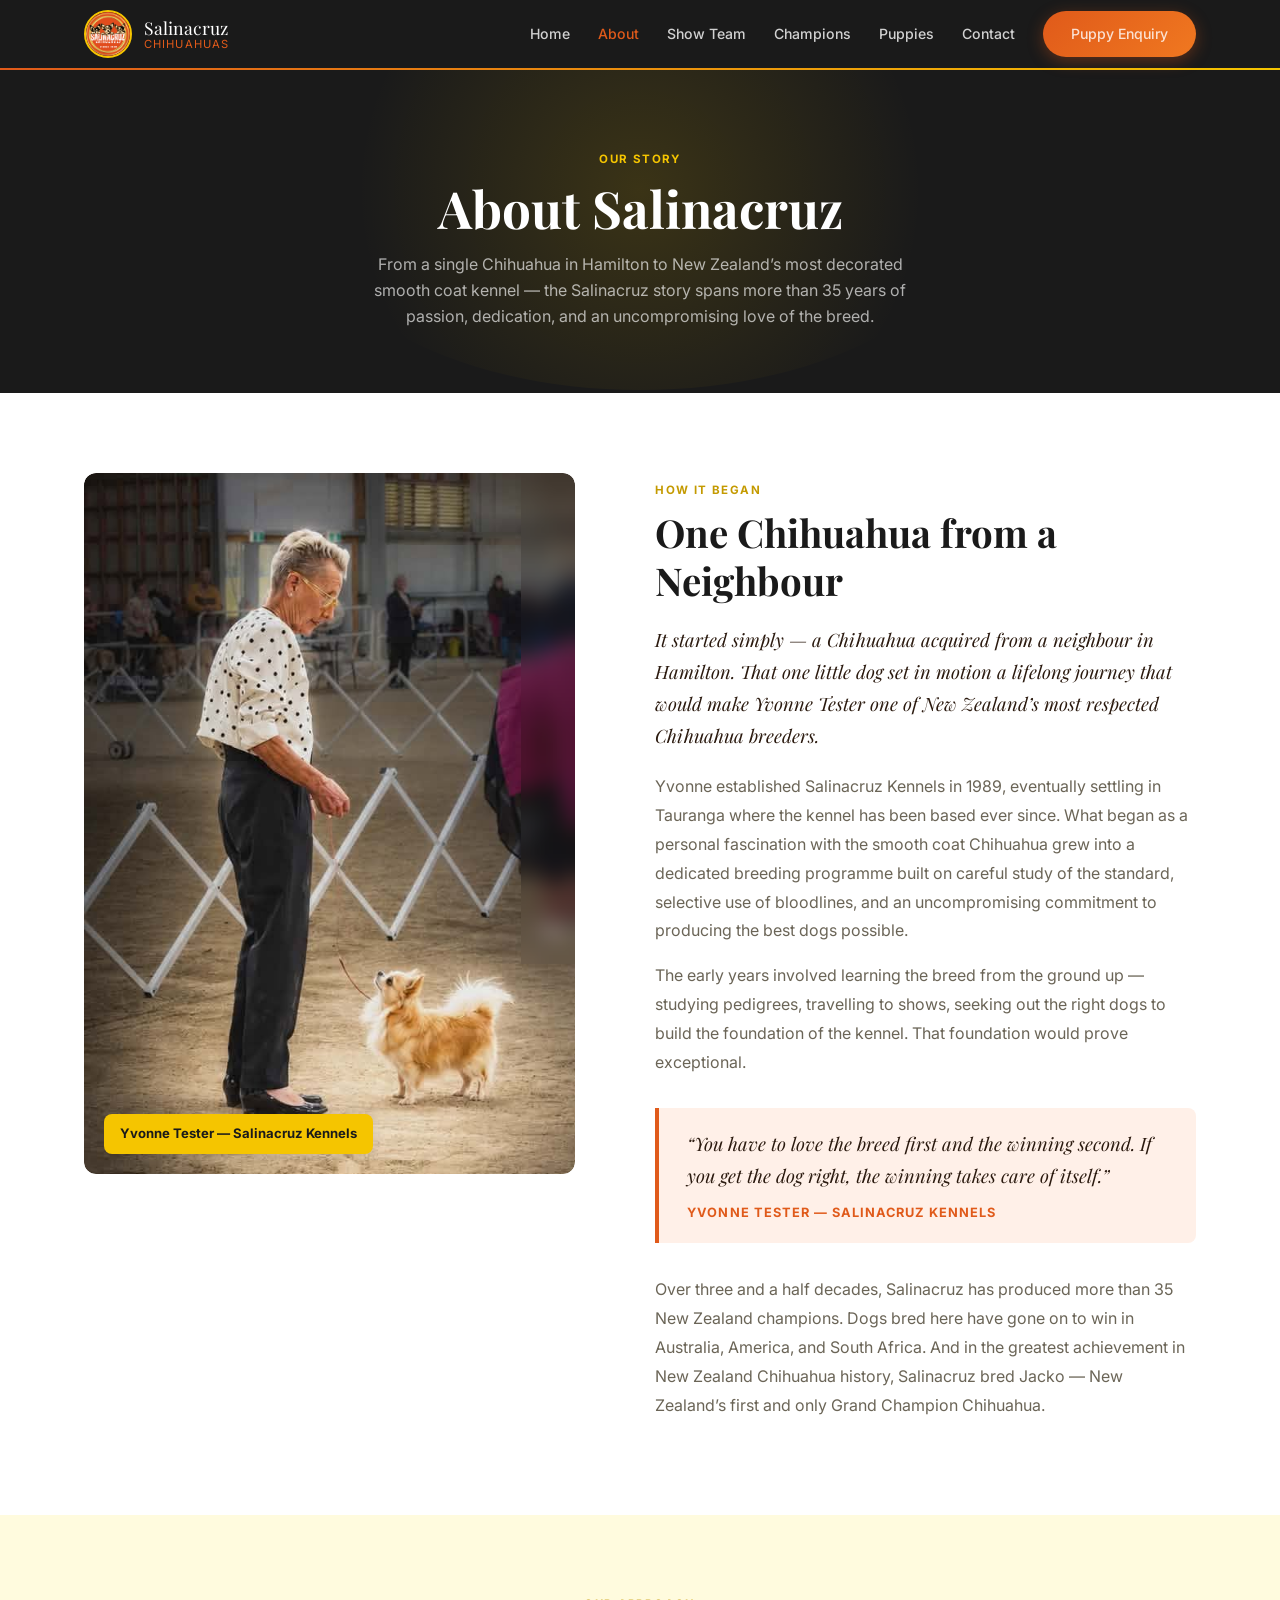
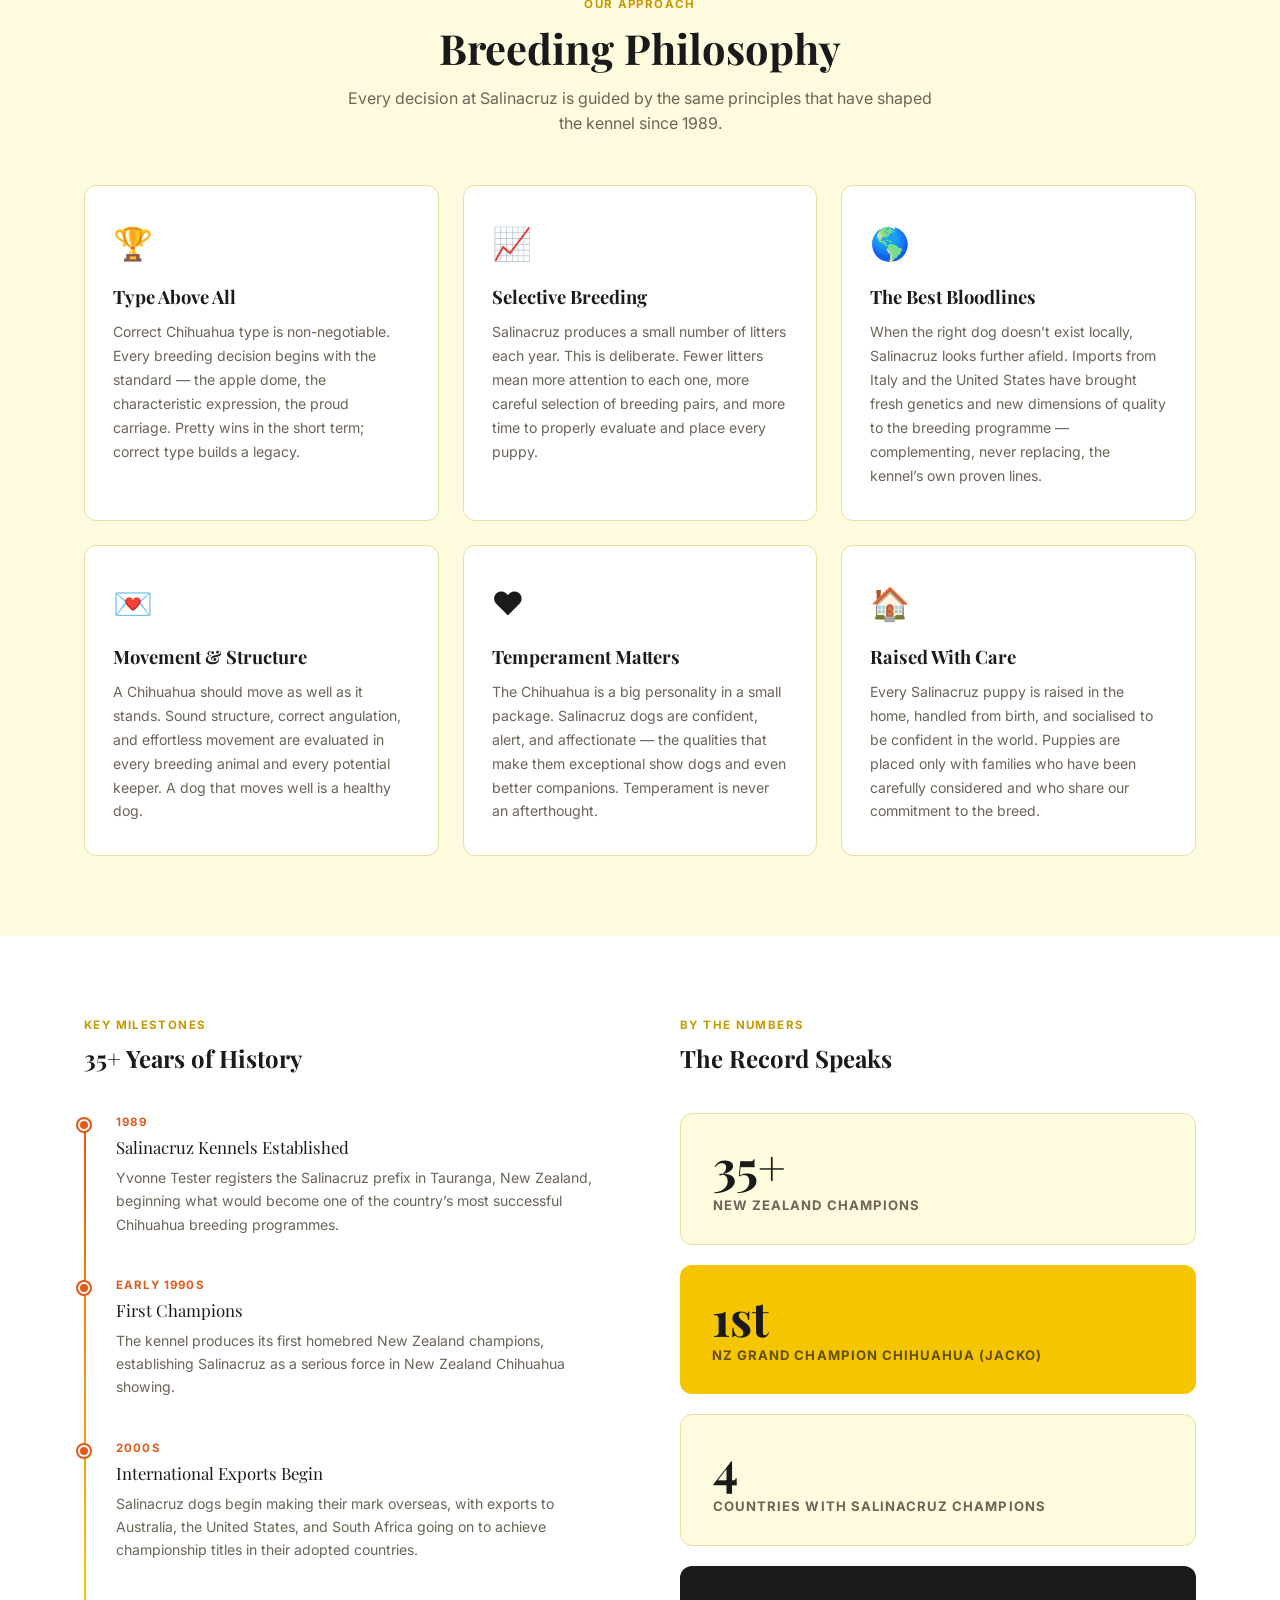
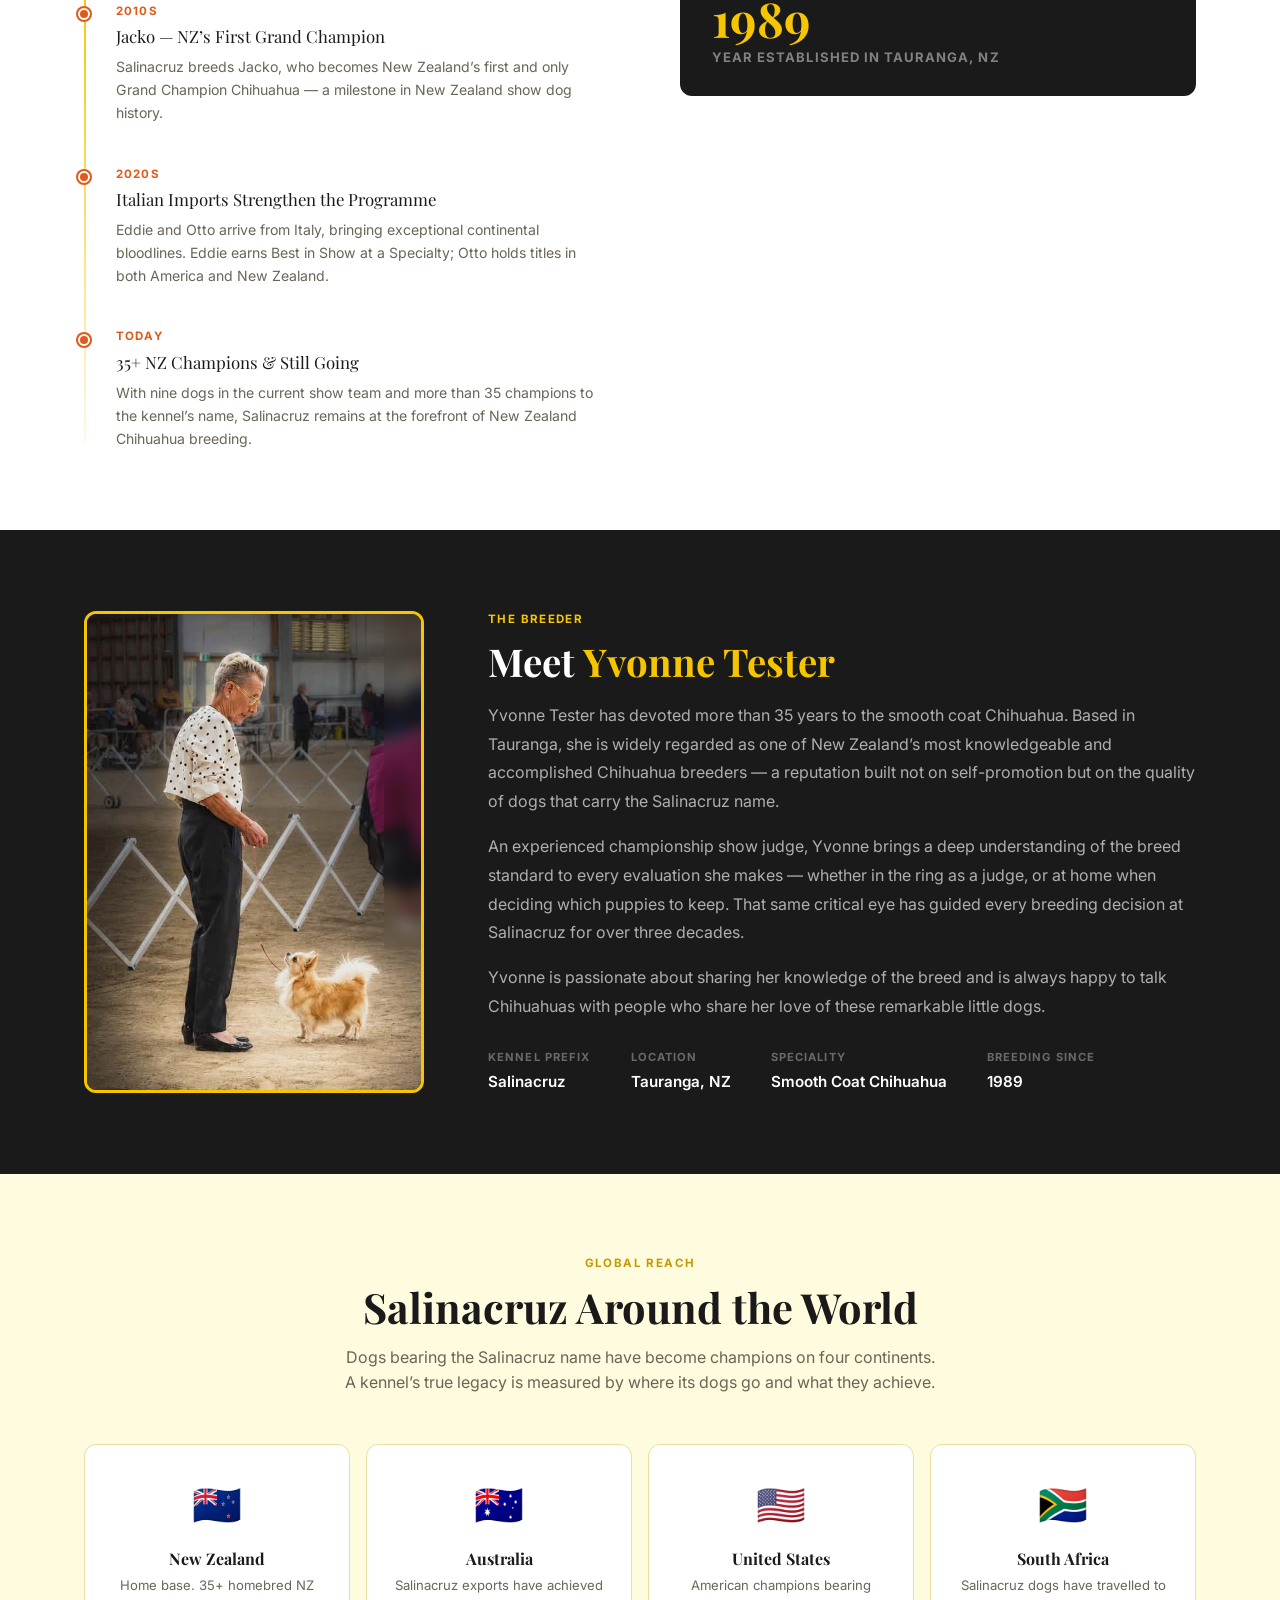
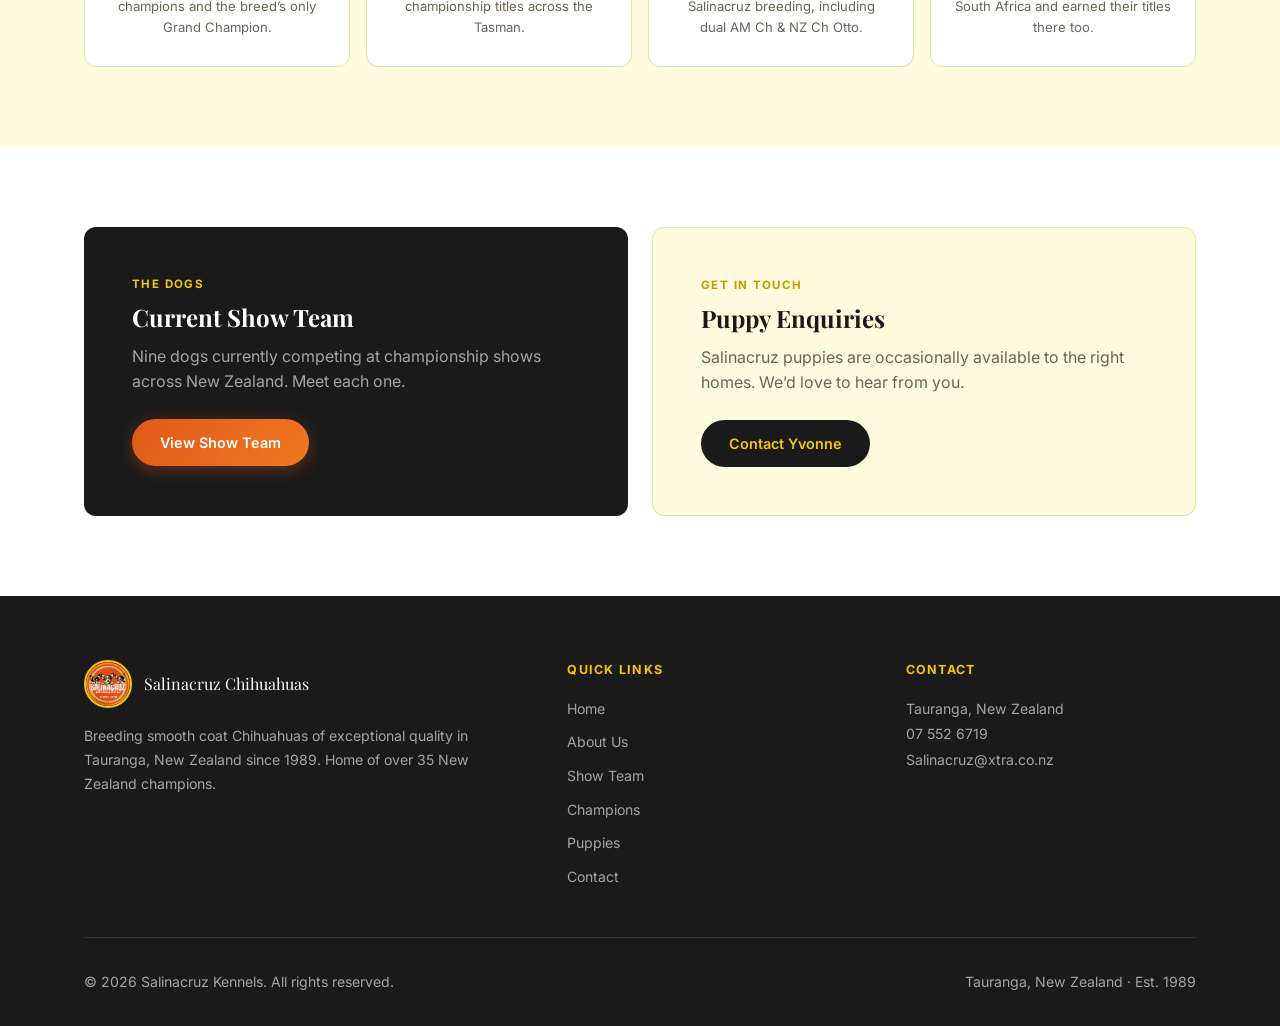
==== commit f437dc0d: "Update email to Salinacruz@xtra.co.nz across all pages" ====
--- a/about.html
+++ b/about.html
@@ -7,6 +7,7 @@
   <link rel="preconnect" href="https://fonts.googleapis.com" />
   <link rel="preconnect" href="https://fonts.gstatic.com" crossorigin />
   <link href="https://fonts.googleapis.com/css2?family=Playfair+Display:ital,wght@0,400;0,700;1,400&family=Inter:wght@300;400;500;600;700&display=swap" rel="stylesheet" />
+  <link rel="icon" type="image/png" href="assets/images/logo.png" />
   <link rel="stylesheet" href="css/styles.css" />
   <style>
 
@@ -373,7 +374,7 @@
           <h5>Contact</h5>
           <p>Tauranga, New Zealand</p>
           <a href="tel:075526719">07 552 6719</a>
-          <a href="mailto:yvonne@salinacruzchihuahuas.com">yvonne@salinacruzchihuahuas.com</a>
+          <a href="mailto:Salinacruz@xtra.co.nz">Salinacruz@xtra.co.nz</a>
         </div>
       </div>
       <div class="footer__bottom">
@@ -387,3 +388,5 @@
 </body>
 </html>
 
+
+
--- a/css/styles.css
+++ b/css/styles.css
@@ -86,16 +86,17 @@
 
 /* ---- HERO ---- */
 .hero { min-height: 88vh; display: flex; align-items: center; position: relative; overflow: hidden; background: var(--black); }
-.hero__bg { position: absolute; inset: 0; background: linear-gradient(135deg, #1A1A1A 0%, #2B1A0F 55%, #1A0A00 100%); }
-.hero__accent { position: absolute; top: -100px; right: -100px; width: 600px; height: 600px; border-radius: 50%; background: radial-gradient(circle, rgba(224,90,26,.25) 0%, rgba(245,197,0,.12) 45%, transparent 70%); pointer-events: none; }
-.hero__accent2 { position: absolute; bottom: -80px; left: -80px; width: 400px; height: 400px; border-radius: 50%; background: radial-gradient(circle, rgba(245,197,0,.1) 0%, transparent 65%); pointer-events: none; }
-.hero__content { position: relative; z-index: 1; max-width: 680px; }
+.hero__bg { position: absolute; inset: 0; background: linear-gradient(135deg, rgba(26,10,0,.20) 0%, rgba(43,26,15,.20) 50%, rgba(26,10,0,.20) 100%); z-index: 2; }
+.hero__photo { position: absolute; inset: 0; background: url('../assets/images/hero-bg.jpg') center center / cover no-repeat; z-index: 1; }
+.hero__accent { position: absolute; top: -100px; right: -100px; width: 600px; height: 600px; border-radius: 50%; background: radial-gradient(circle, rgba(224,90,26,.3) 0%, rgba(245,197,0,.12) 45%, transparent 70%); pointer-events: none; z-index: 3; }
+.hero__accent2 { position: absolute; bottom: -80px; left: -80px; width: 400px; height: 400px; border-radius: 50%; background: radial-gradient(circle, rgba(245,197,0,.12) 0%, transparent 65%); pointer-events: none; z-index: 3; }
+.hero__content { position: relative; z-index: 4; max-width: 680px; }
 .hero__eyebrow { display: inline-block; font-size: .75rem; font-weight: 700; letter-spacing: .14em; text-transform: uppercase; color: var(--yellow); background: rgba(245,197,0,.12); border: 1px solid rgba(245,197,0,.3); border-radius: 50px; padding: .35rem 1rem; margin-bottom: 1.5rem; }
 .hero__title { font-size: clamp(2.4rem, 6vw, 4.2rem); color: var(--white); line-height: 1.1; margin-bottom: 1.25rem; }
 .hero__title em { color: var(--yellow); font-style: normal; }
 .hero__subtitle { font-size: 1.1rem; color: rgba(255,255,255,.7); margin-bottom: 2rem; max-width: 500px; }
 .hero__ctas { display: flex; gap: 1rem; flex-wrap: wrap; }
-.hero__badge { position: absolute; right: 6%; bottom: 10%; z-index: 1; background: linear-gradient(135deg, var(--orange) 0%, #F07820 100%); color: var(--white); border-radius: var(--r); padding: 1.25rem 1.75rem; text-align: center; box-shadow: 0 8px 32px rgba(224,90,26,.4); }
+.hero__badge { position: absolute; right: 6%; bottom: 10%; z-index: 4; background: linear-gradient(135deg, var(--orange) 0%, #F07820 100%); color: var(--white); border-radius: var(--r); padding: 1.25rem 1.75rem; text-align: center; box-shadow: 0 8px 32px rgba(224,90,26,.4); }
 .hero__badge-num { font-family: var(--serif); font-size: 2.4rem; font-weight: 700; line-height: 1; display: block; }
 .hero__badge-label { font-size: .72rem; font-weight: 700; letter-spacing: .1em; text-transform: uppercase; display: block; margin-top: .2rem; }
 
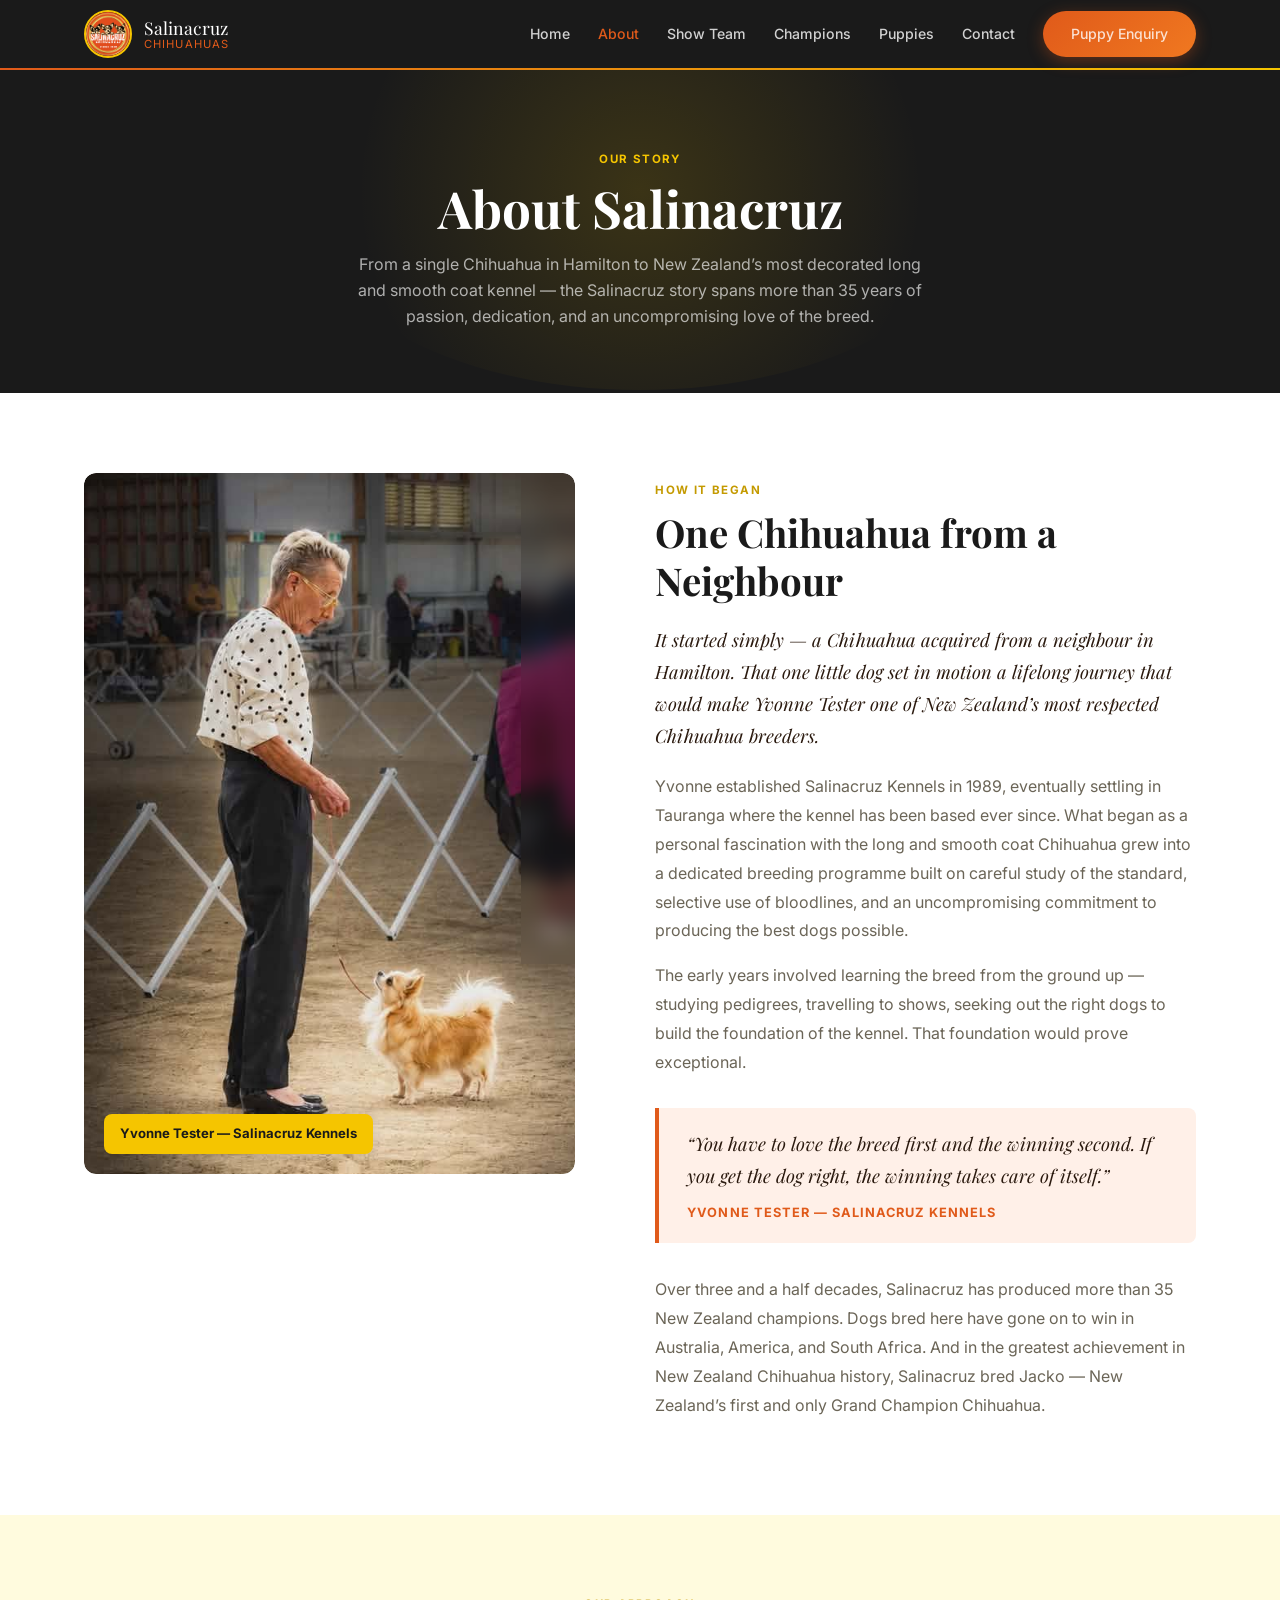
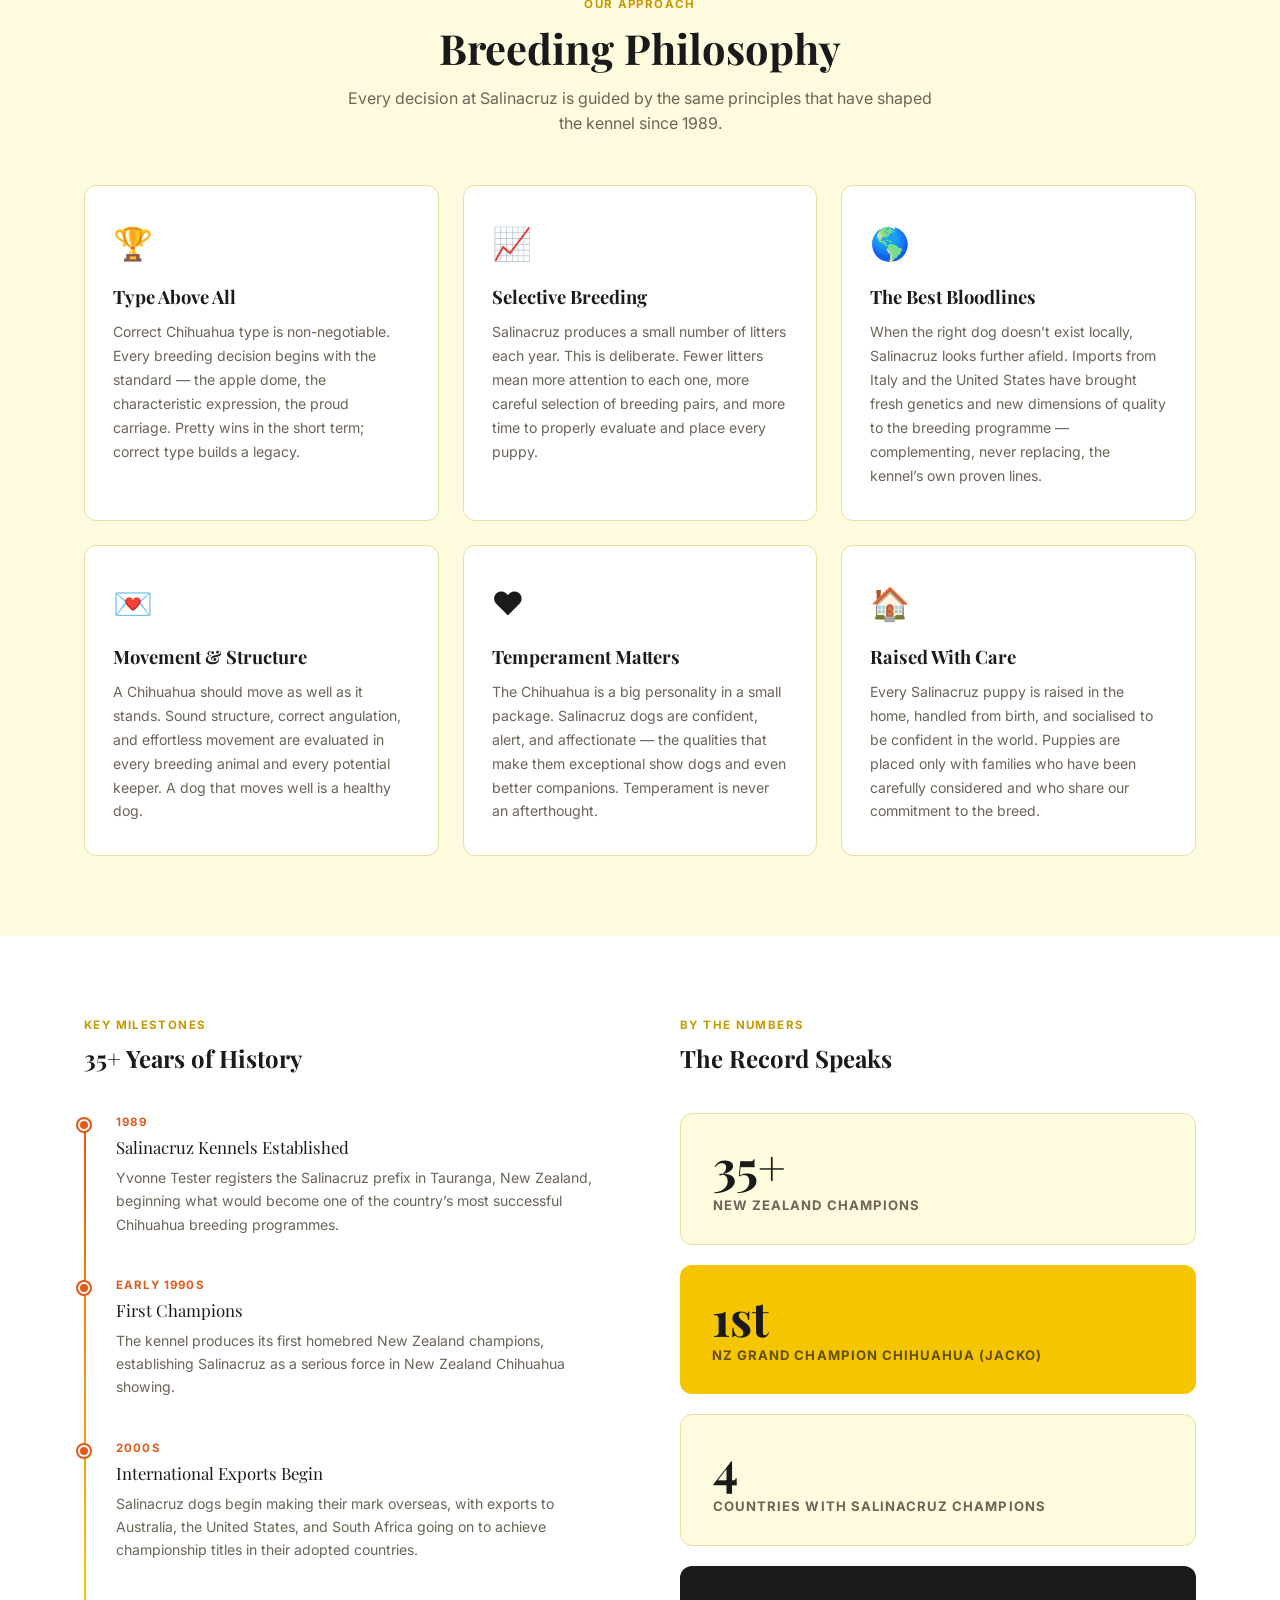
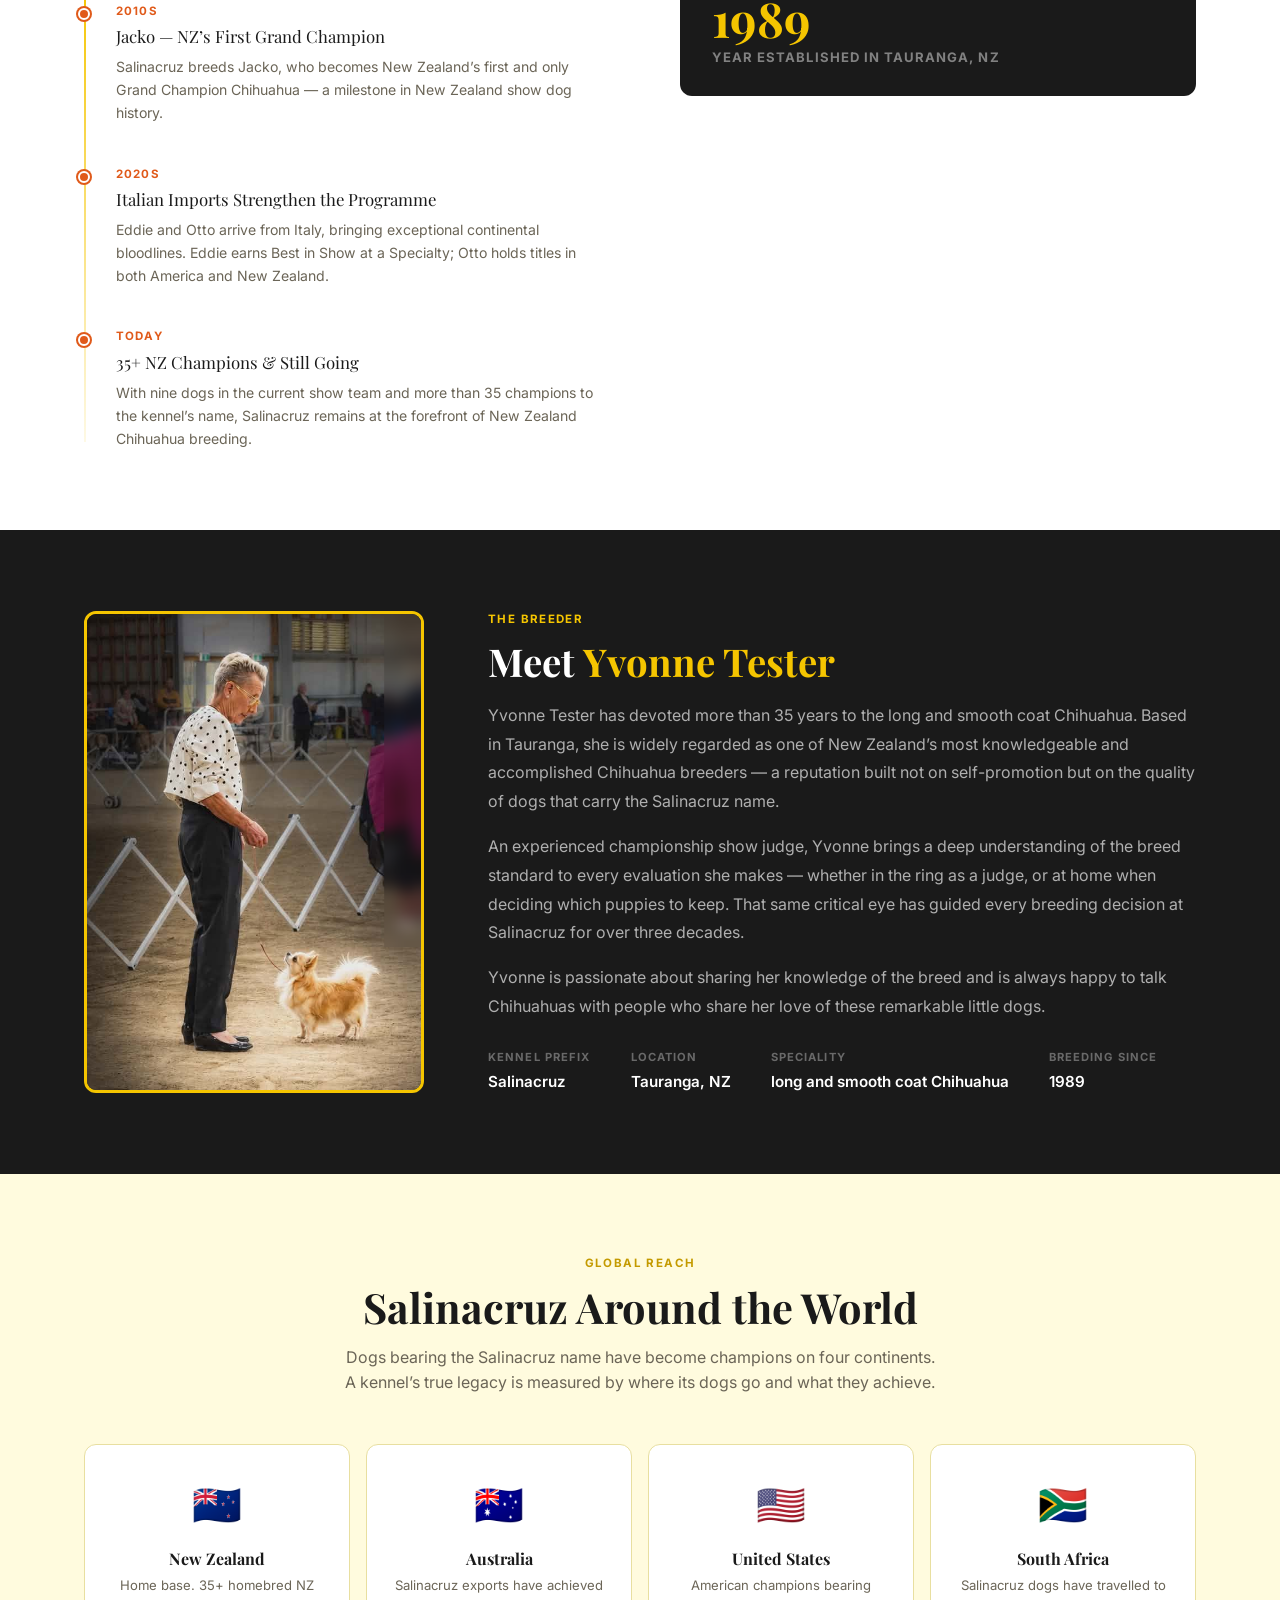
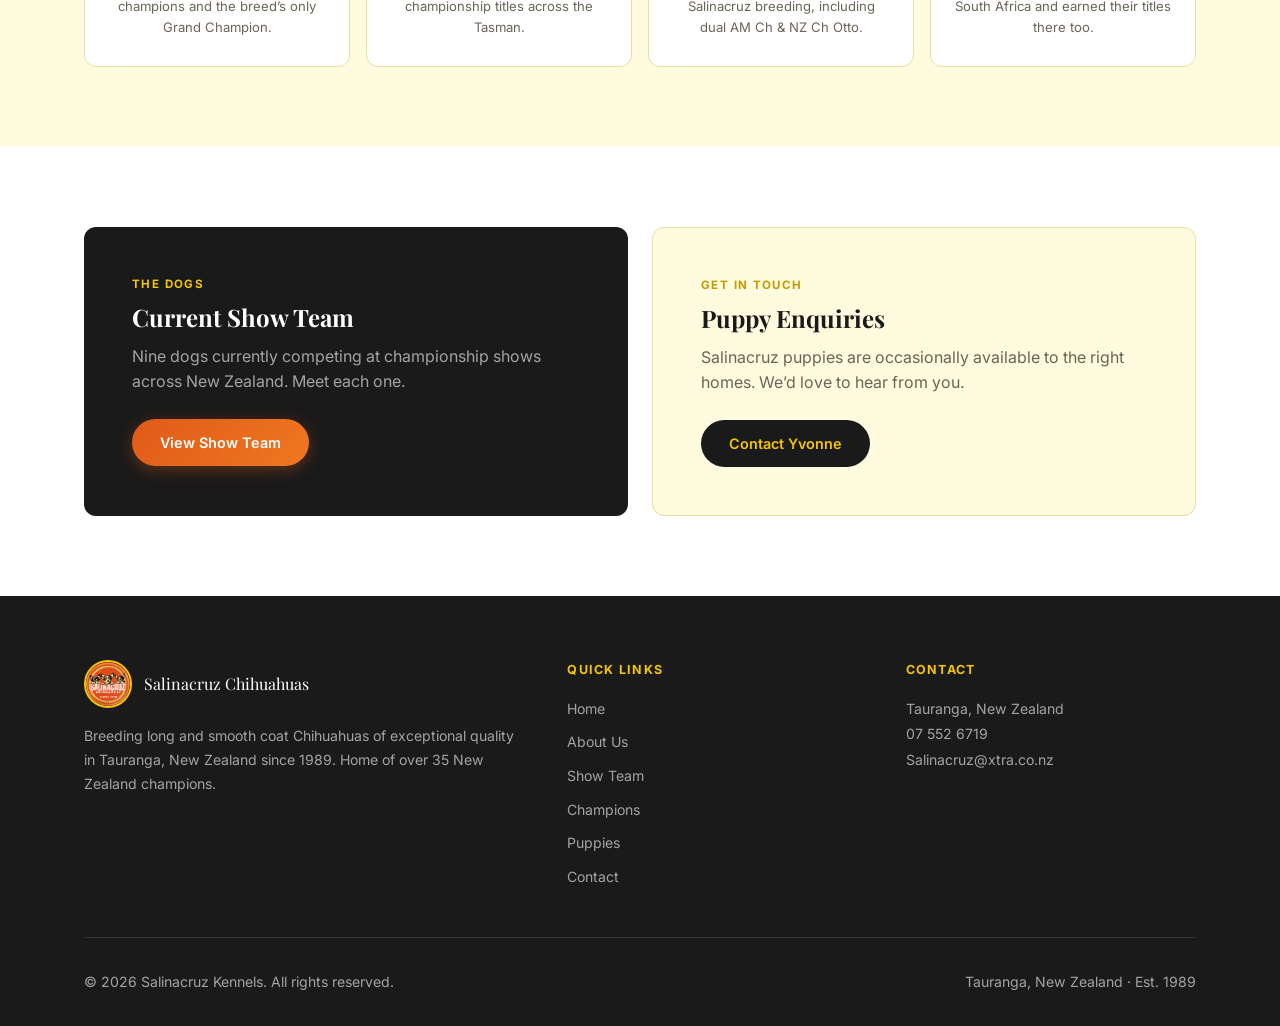
==== commit 2a11bb00: "Fix puppy3 image (PNG to JPG) and update smooth coat to long and smooth coat sitewide" ====
--- a/about.html
+++ b/about.html
@@ -110,7 +110,7 @@
       <div class="container">
         <span class="eyebrow">Our Story</span>
         <h1>About Salinacruz</h1>
-        <p>From a single Chihuahua in Hamilton to New Zealand&rsquo;s most decorated smooth coat kennel &mdash; the Salinacruz story spans more than 35 years of passion, dedication, and an uncompromising love of the breed.</p>
+        <p>From a single Chihuahua in Hamilton to New Zealand&rsquo;s most decorated long and smooth coat kennel &mdash; the Salinacruz story spans more than 35 years of passion, dedication, and an uncompromising love of the breed.</p>
       </div>
     </section>
 
@@ -126,7 +126,7 @@
             <span class="eyebrow">How It Began</span>
             <h2>One Chihuahua from a Neighbour</h2>
             <p class="lead">It started simply &mdash; a Chihuahua acquired from a neighbour in Hamilton. That one little dog set in motion a lifelong journey that would make Yvonne Tester one of New Zealand&rsquo;s most respected Chihuahua breeders.</p>
-            <p>Yvonne established Salinacruz Kennels in 1989, eventually settling in Tauranga where the kennel has been based ever since. What began as a personal fascination with the smooth coat Chihuahua grew into a dedicated breeding programme built on careful study of the standard, selective use of bloodlines, and an uncompromising commitment to producing the best dogs possible.</p>
+            <p>Yvonne established Salinacruz Kennels in 1989, eventually settling in Tauranga where the kennel has been based ever since. What began as a personal fascination with the long and smooth coat Chihuahua grew into a dedicated breeding programme built on careful study of the standard, selective use of bloodlines, and an uncompromising commitment to producing the best dogs possible.</p>
             <p>The early years involved learning the breed from the ground up &mdash; studying pedigrees, travelling to shows, seeking out the right dogs to build the foundation of the kennel. That foundation would prove exceptional.</p>
 
             <div class="pull-quote">
@@ -267,7 +267,7 @@
           <div class="profile-band__text reveal">
             <span class="eyebrow">The Breeder</span>
             <h2>Meet <em>Yvonne Tester</em></h2>
-            <p>Yvonne Tester has devoted more than 35 years to the smooth coat Chihuahua. Based in Tauranga, she is widely regarded as one of New Zealand&rsquo;s most knowledgeable and accomplished Chihuahua breeders &mdash; a reputation built not on self-promotion but on the quality of dogs that carry the Salinacruz name.</p>
+            <p>Yvonne Tester has devoted more than 35 years to the long and smooth coat Chihuahua. Based in Tauranga, she is widely regarded as one of New Zealand&rsquo;s most knowledgeable and accomplished Chihuahua breeders &mdash; a reputation built not on self-promotion but on the quality of dogs that carry the Salinacruz name.</p>
             <p>An experienced championship show judge, Yvonne brings a deep understanding of the breed standard to every evaluation she makes &mdash; whether in the ring as a judge, or at home when deciding which puppies to keep. That same critical eye has guided every breeding decision at Salinacruz for over three decades.</p>
             <p>Yvonne is passionate about sharing her knowledge of the breed and is always happy to talk Chihuahuas with people who share her love of these remarkable little dogs.</p>
             <div class="profile-detail">
@@ -281,7 +281,7 @@
               </div>
               <div class="profile-detail__item">
                 <div class="profile-detail__label">Speciality</div>
-                <div class="profile-detail__value">Smooth Coat Chihuahua</div>
+                <div class="profile-detail__value">long and smooth coat Chihuahua</div>
               </div>
               <div class="profile-detail__item">
                 <div class="profile-detail__label">Breeding Since</div>
@@ -357,7 +357,7 @@
             <img src="assets/images/logo.png" alt="Salinacruz Chihuahuas" class="footer__logo-img" onerror="this.style.display='none'" />
             <div class="footer__logo-name">Salinacruz Chihuahuas</div>
           </div>
-          <p>Breeding smooth coat Chihuahuas of exceptional quality in Tauranga, New Zealand since 1989. Home of over 35 New Zealand champions.</p>
+          <p>Breeding long and smooth coat Chihuahuas of exceptional quality in Tauranga, New Zealand since 1989. Home of over 35 New Zealand champions.</p>
         </div>
         <div>
           <h5>Quick Links</h5>
@@ -390,3 +390,4 @@
 
 
 
+
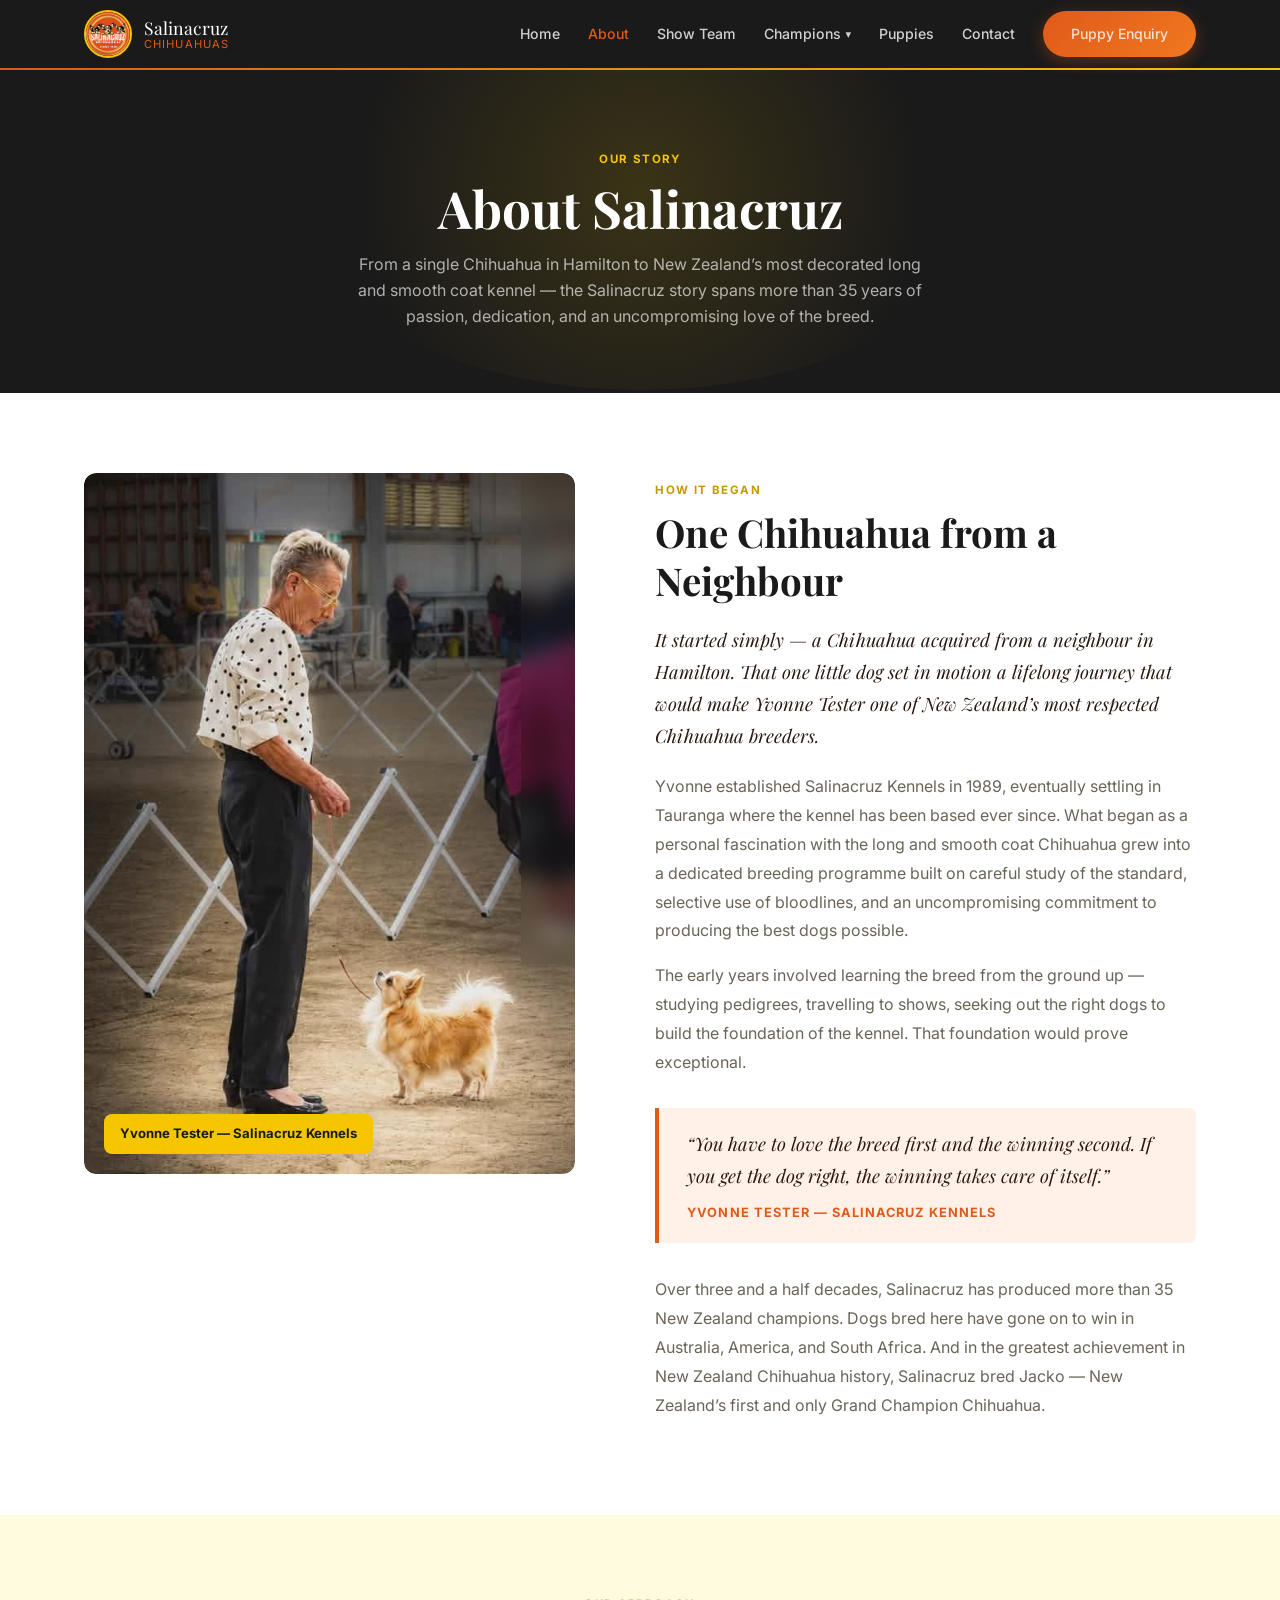
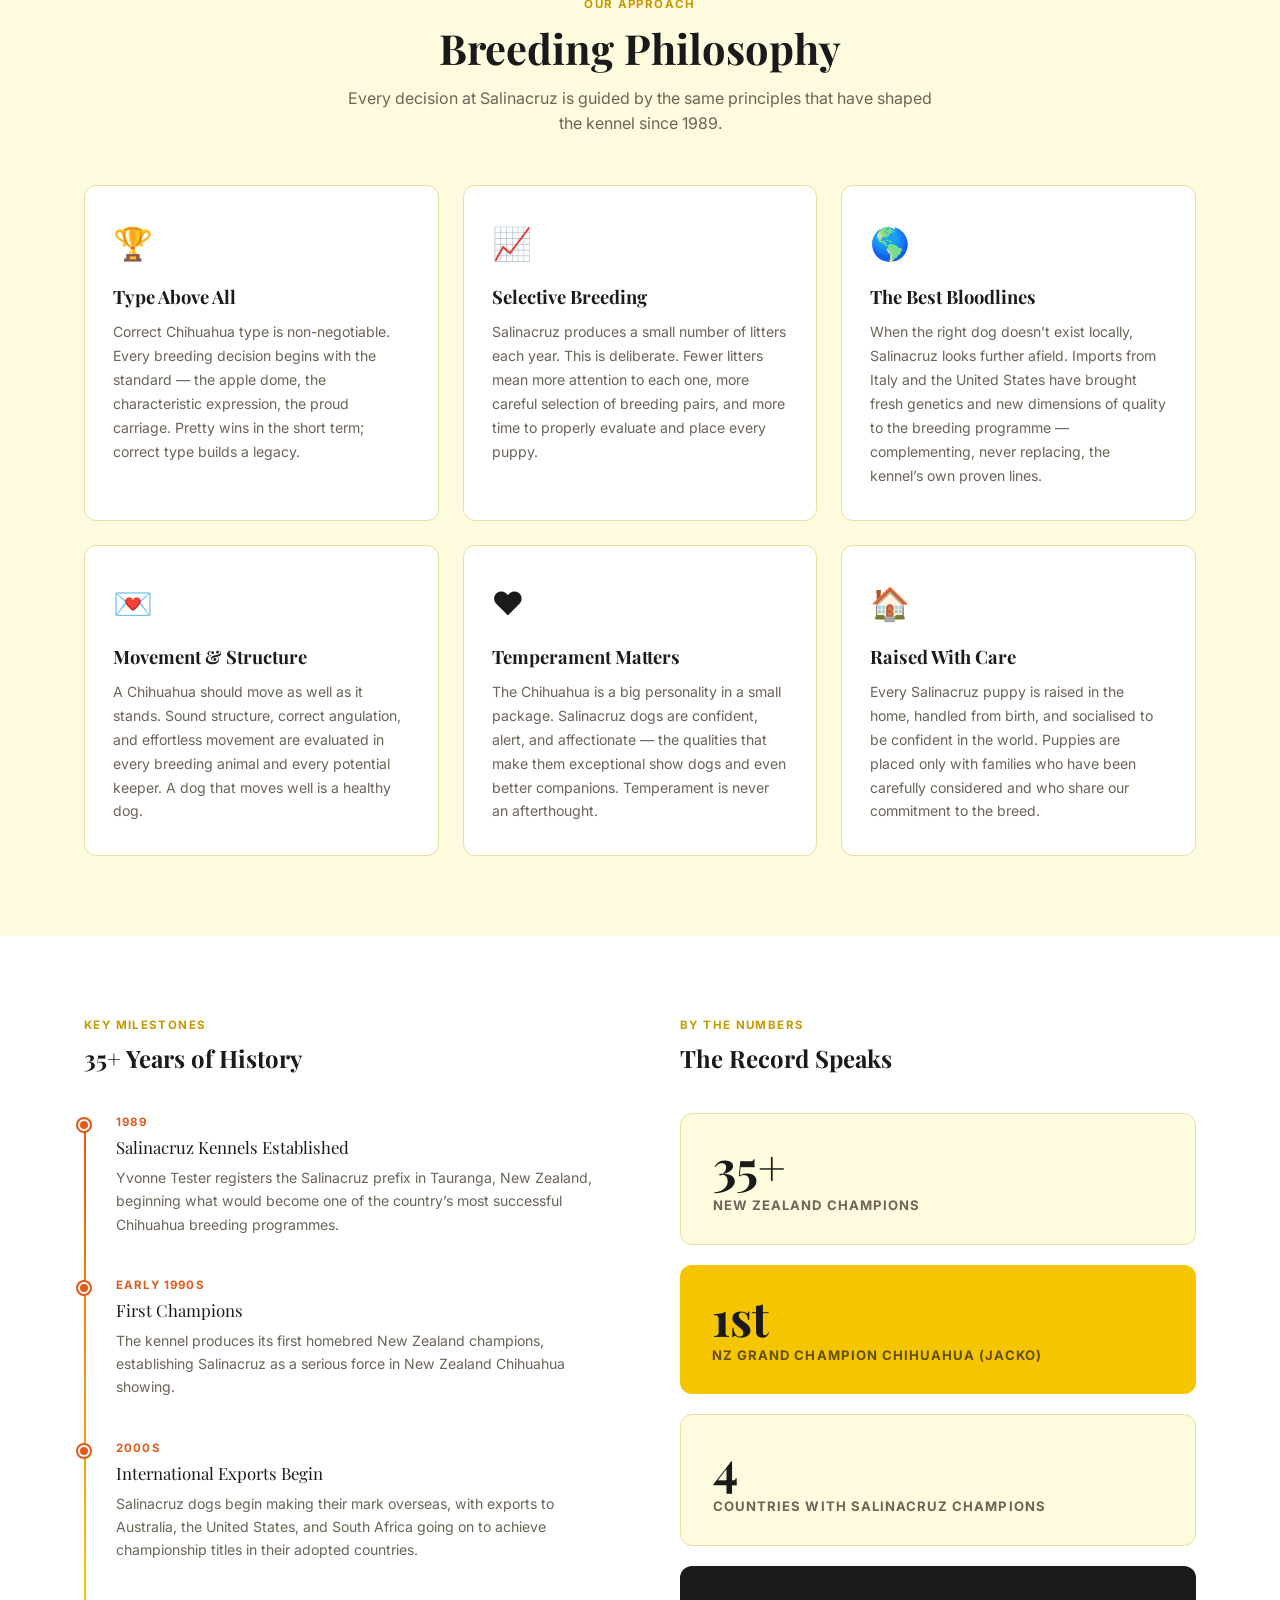
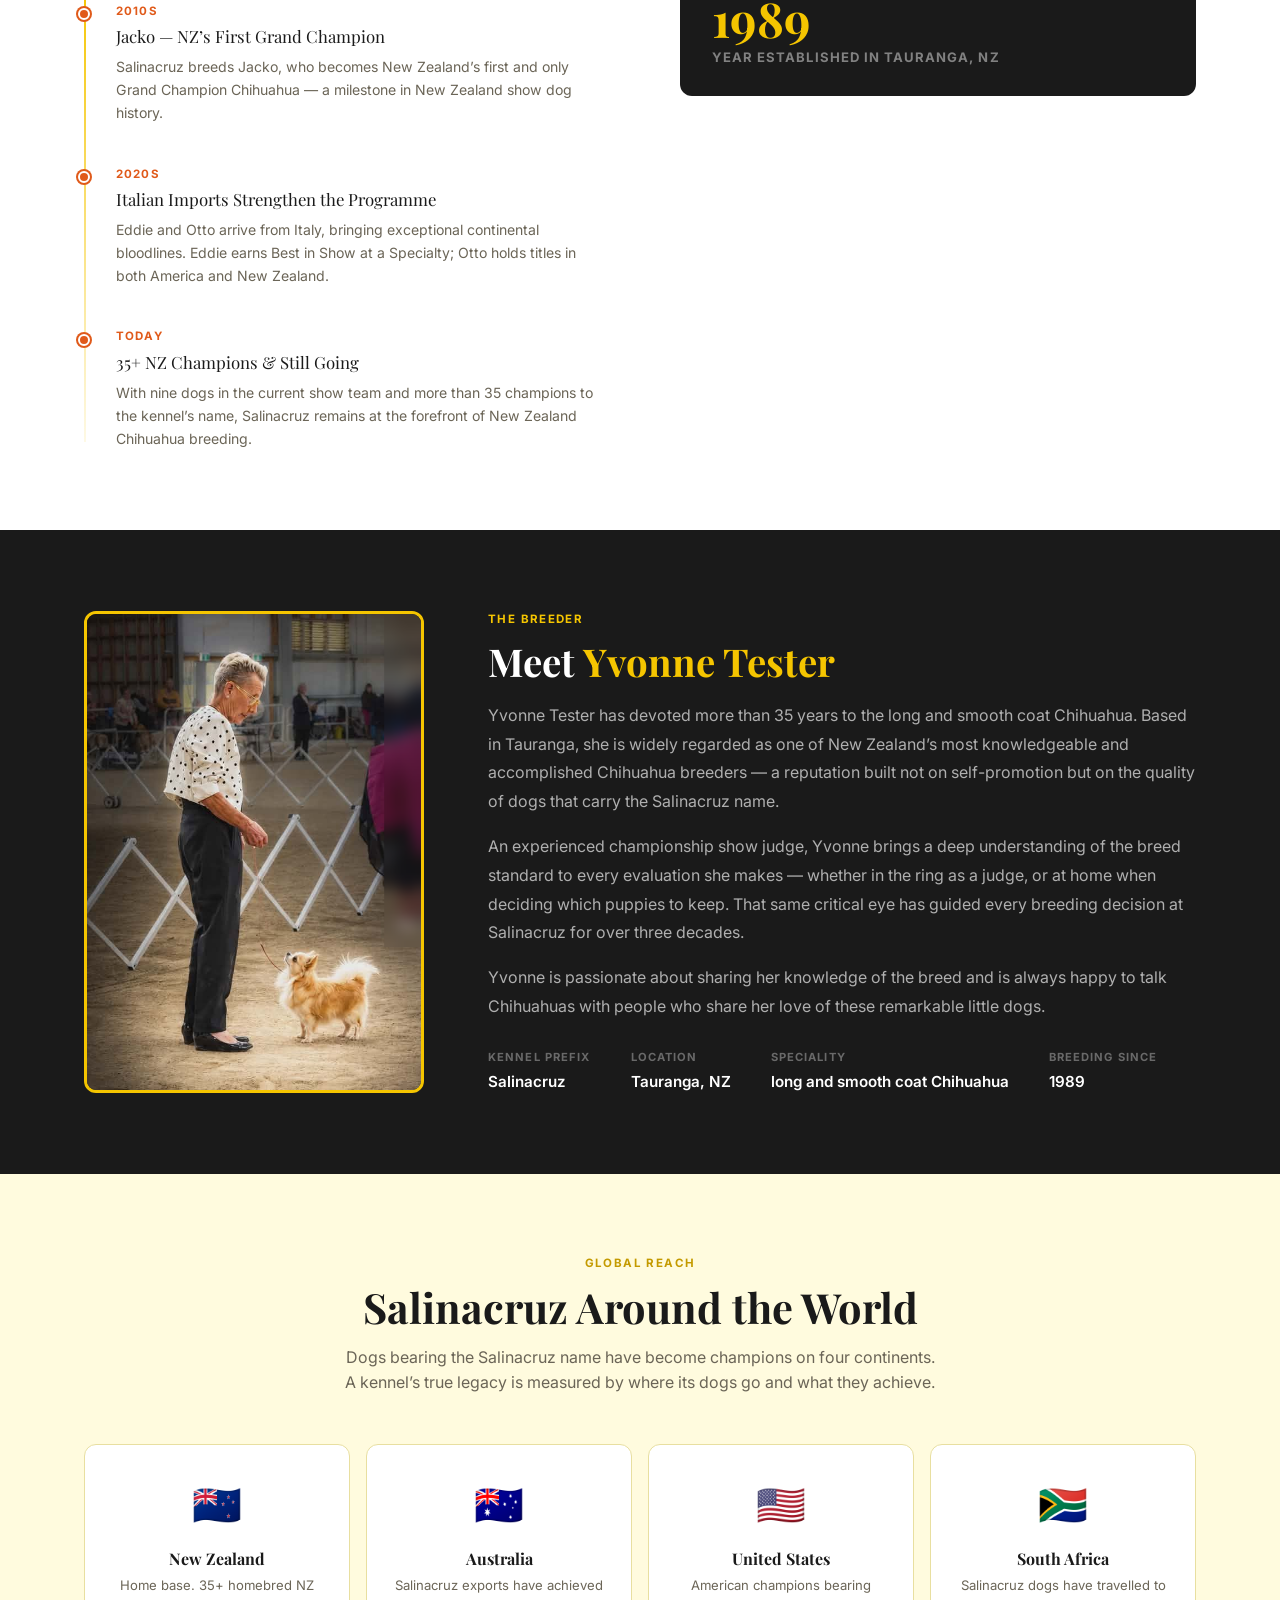
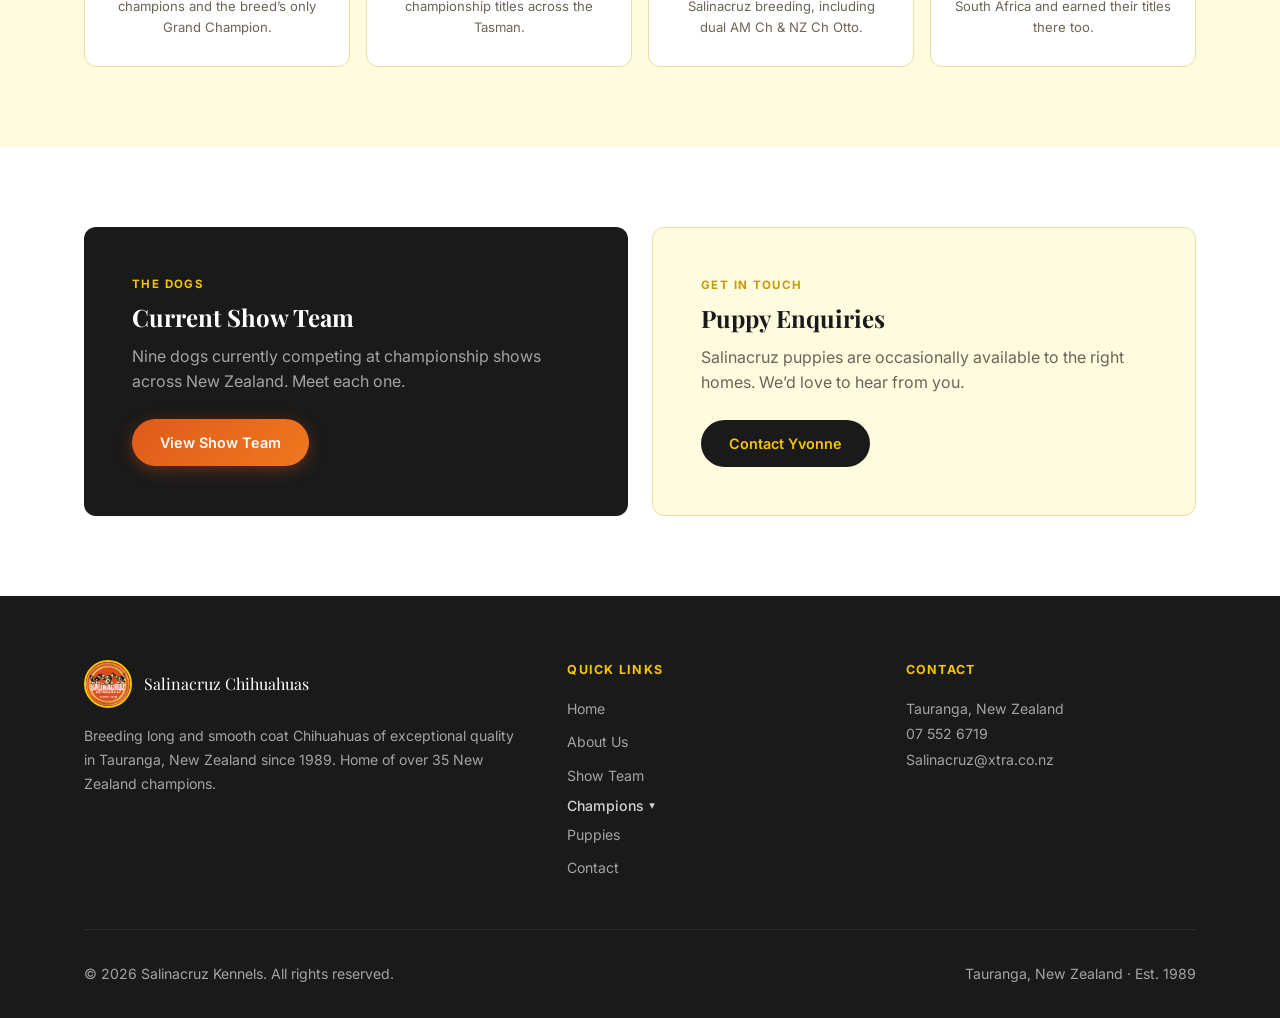
==== commit 48f9eab2: "Add Imports page, Champions dropdown nav, new import/puppy photos" ====
--- a/about.html
+++ b/about.html
@@ -95,7 +95,13 @@
         <li><a href="index.html">Home</a></li>
         <li><a href="about.html" class="active">About</a></li>
         <li><a href="show-team.html">Show Team</a></li>
-        <li><a href="champions.html">Champions</a></li>
+        <li class="nav__item">
+          <button class="nav__dropdown-btn" aria-expanded="false">Champions</button>
+          <ul class="nav__submenu">
+            <li><a href="champions.html">Champions</a></li>
+            <li><a href="imports.html">Imports</a></li>
+          </ul>
+        </li>
         <li><a href="puppies.html">Puppies</a></li>
         <li><a href="contact.html">Contact</a></li>
         <li><a href="contact.html" class="btn btn--primary nav__cta">Puppy Enquiry</a></li>
@@ -365,7 +371,13 @@
             <li><a href="index.html">Home</a></li>
             <li><a href="about.html">About Us</a></li>
             <li><a href="show-team.html">Show Team</a></li>
+            <li class="nav__item">
+          <button class="nav__dropdown-btn" aria-expanded="false">Champions</button>
+          <ul class="nav__submenu">
             <li><a href="champions.html">Champions</a></li>
+            <li><a href="imports.html">Imports</a></li>
+          </ul>
+        </li>
             <li><a href="puppies.html">Puppies</a></li>
             <li><a href="contact.html">Contact</a></li>
           </ul>
@@ -391,3 +403,4 @@
 
 
 
+
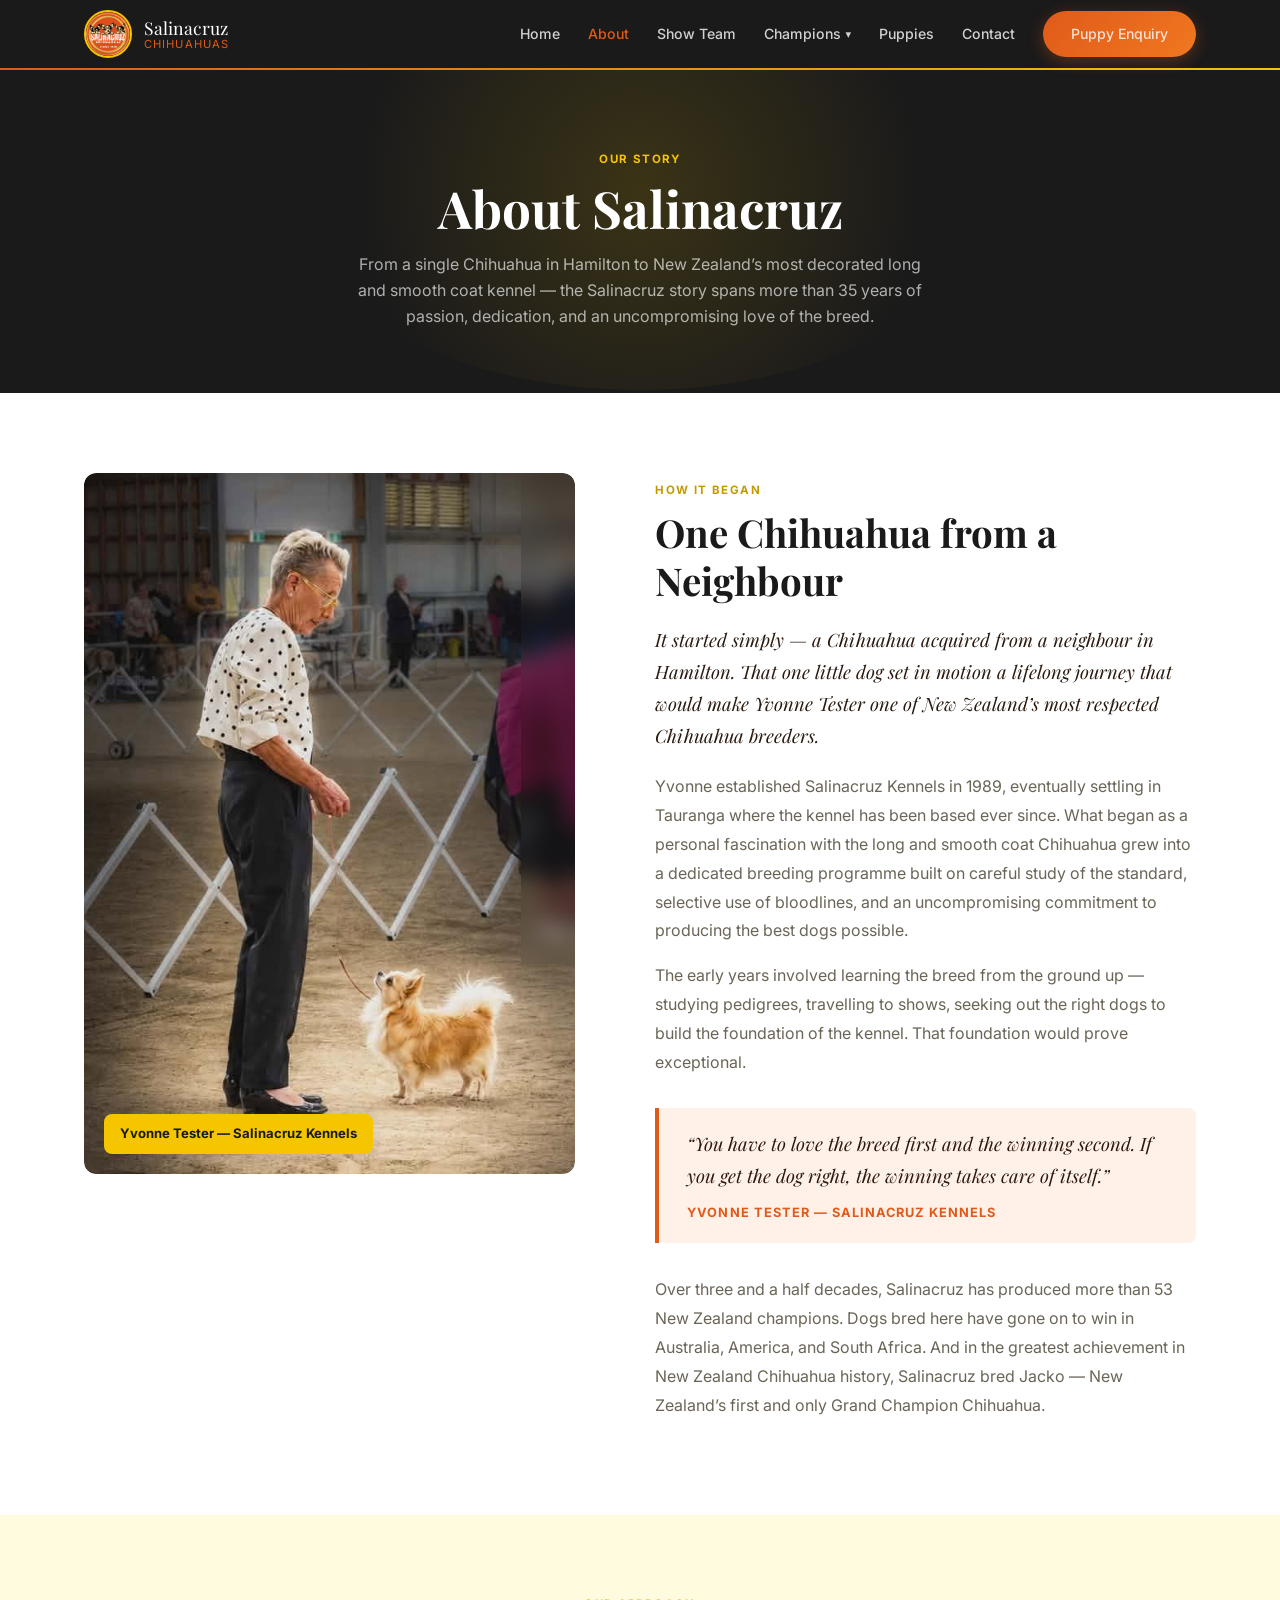
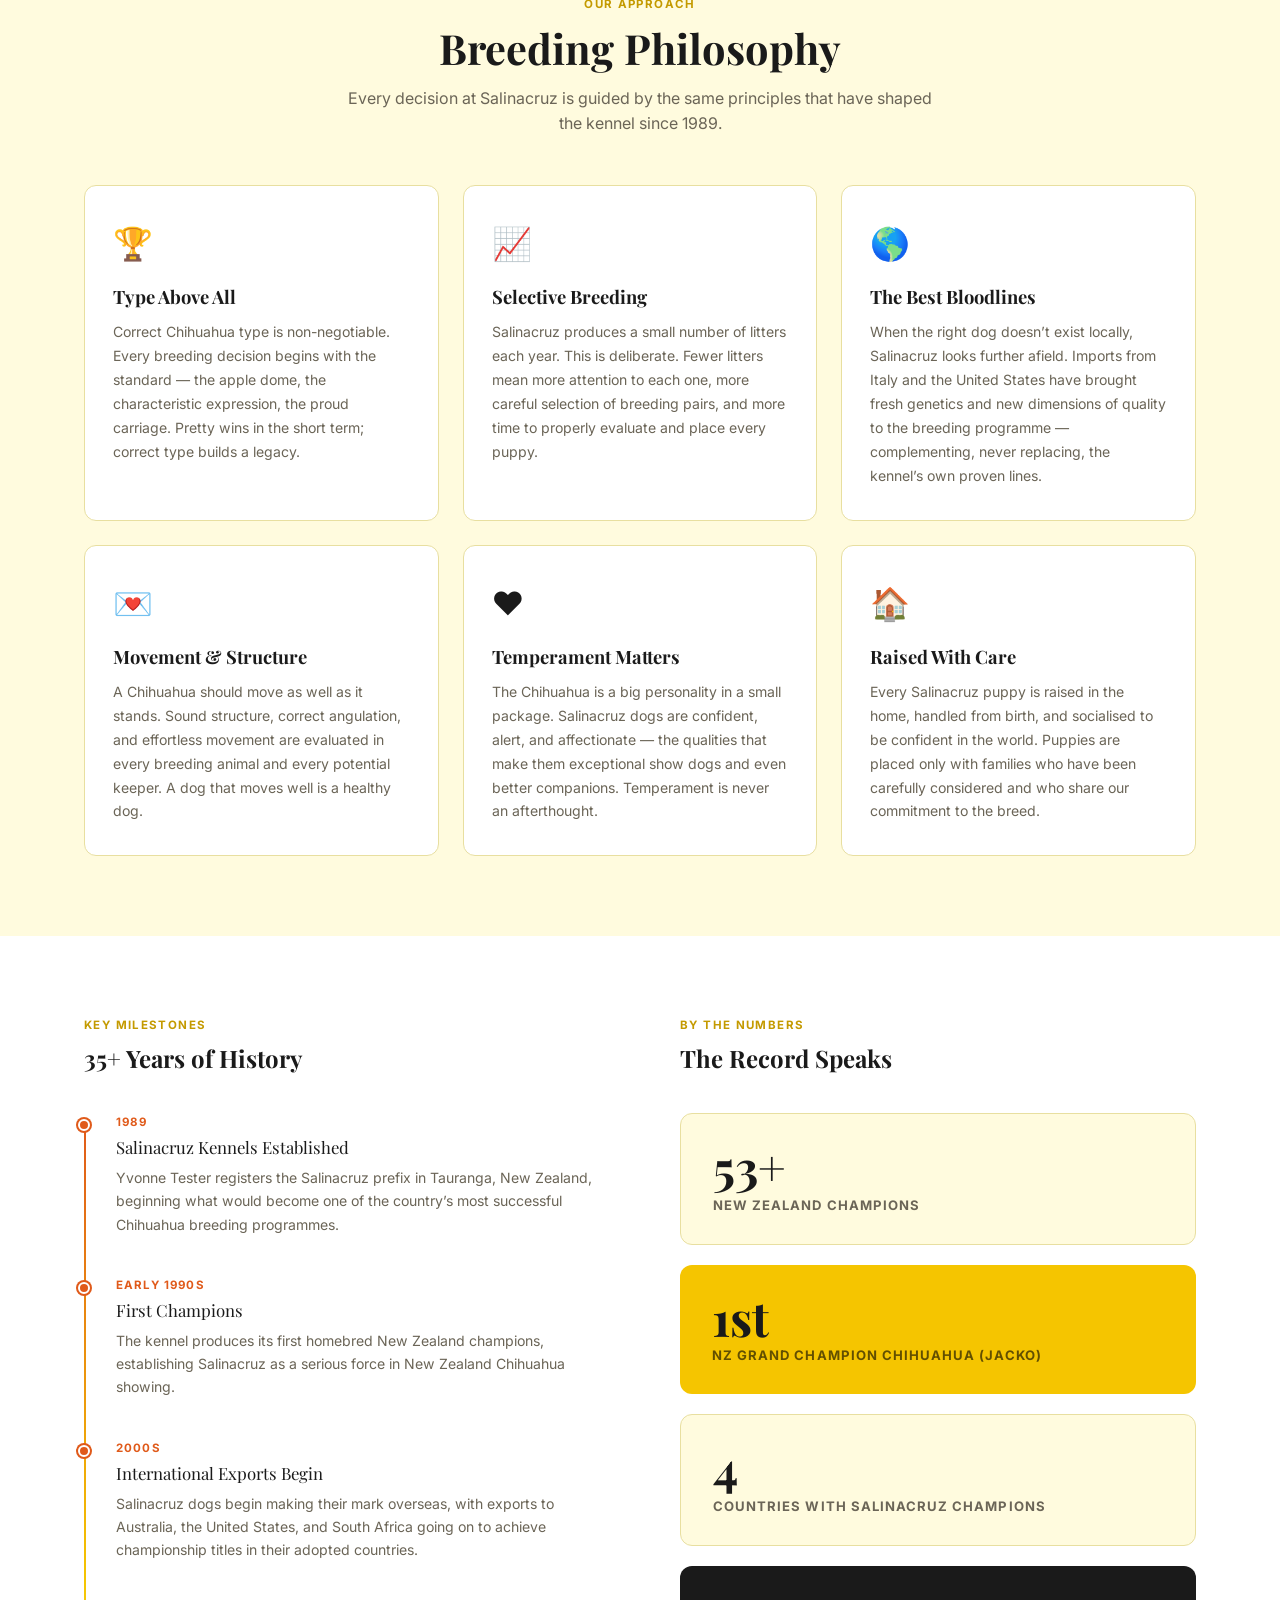
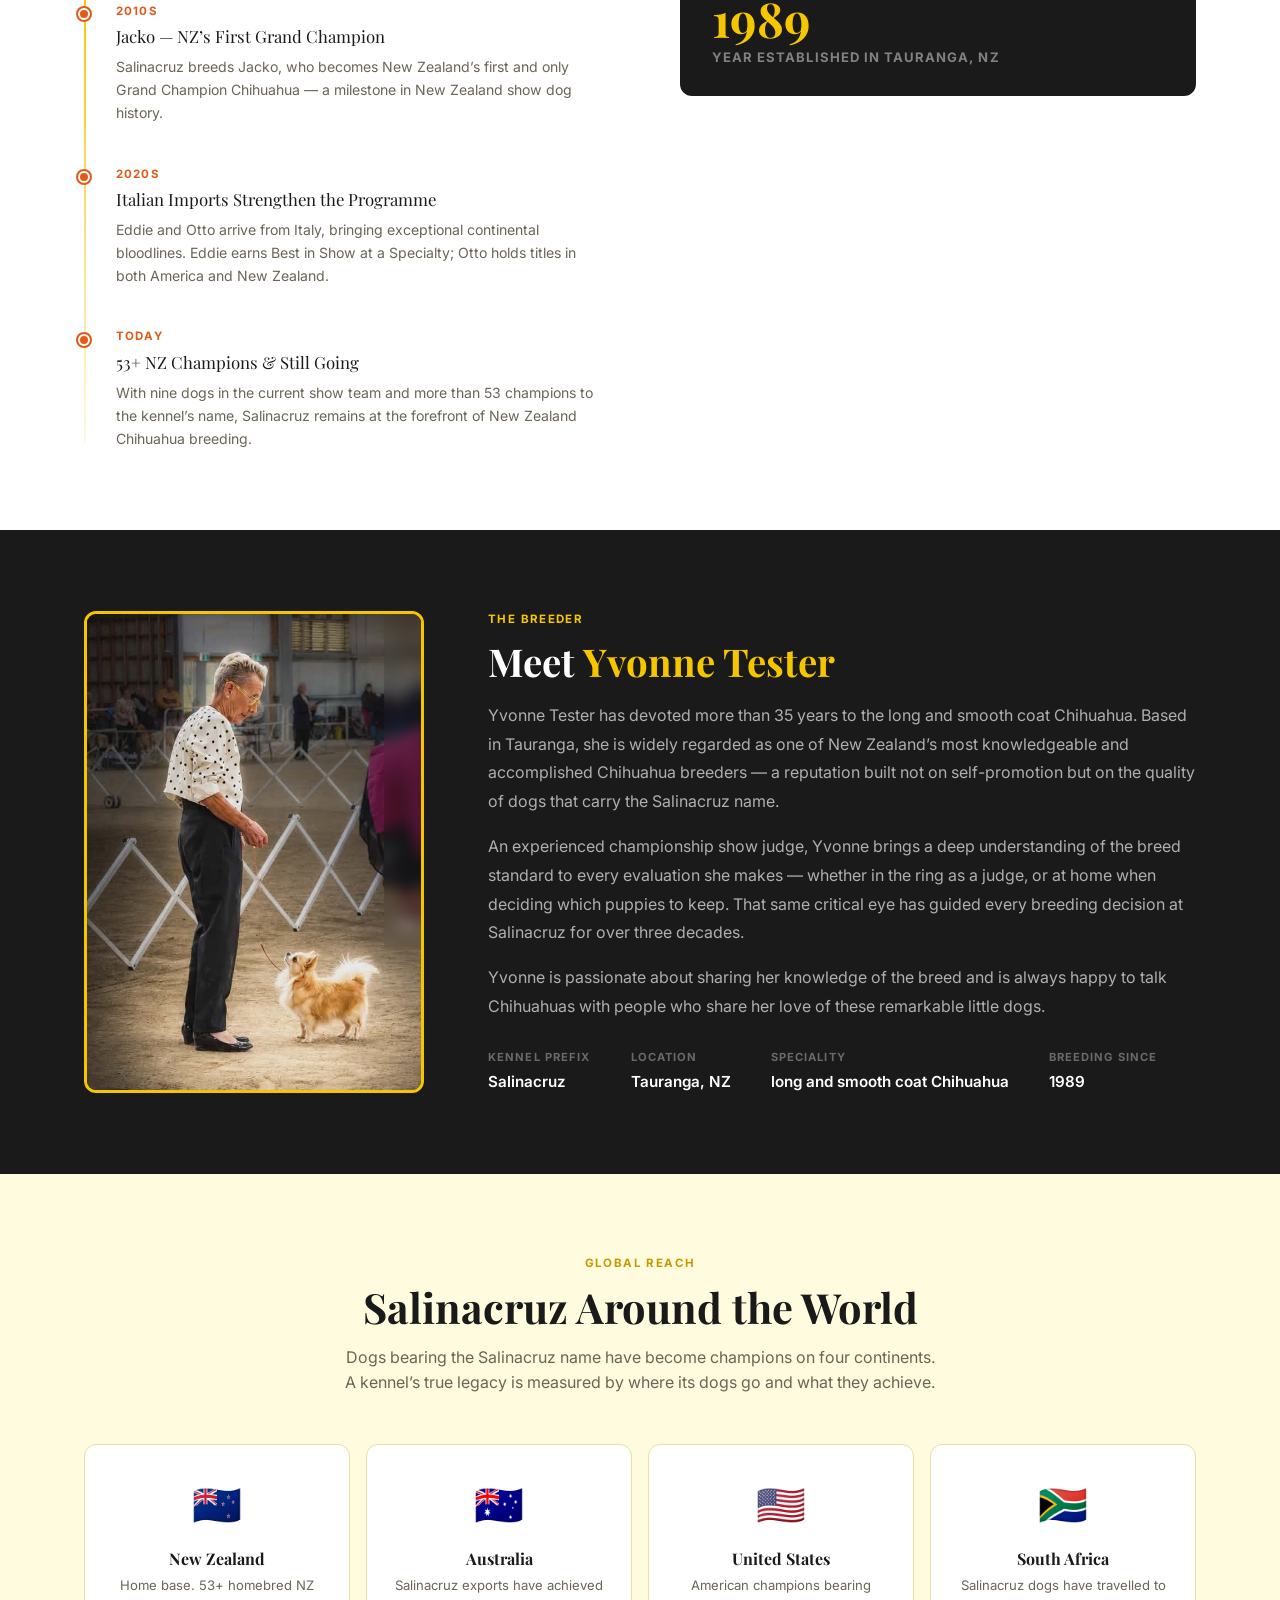
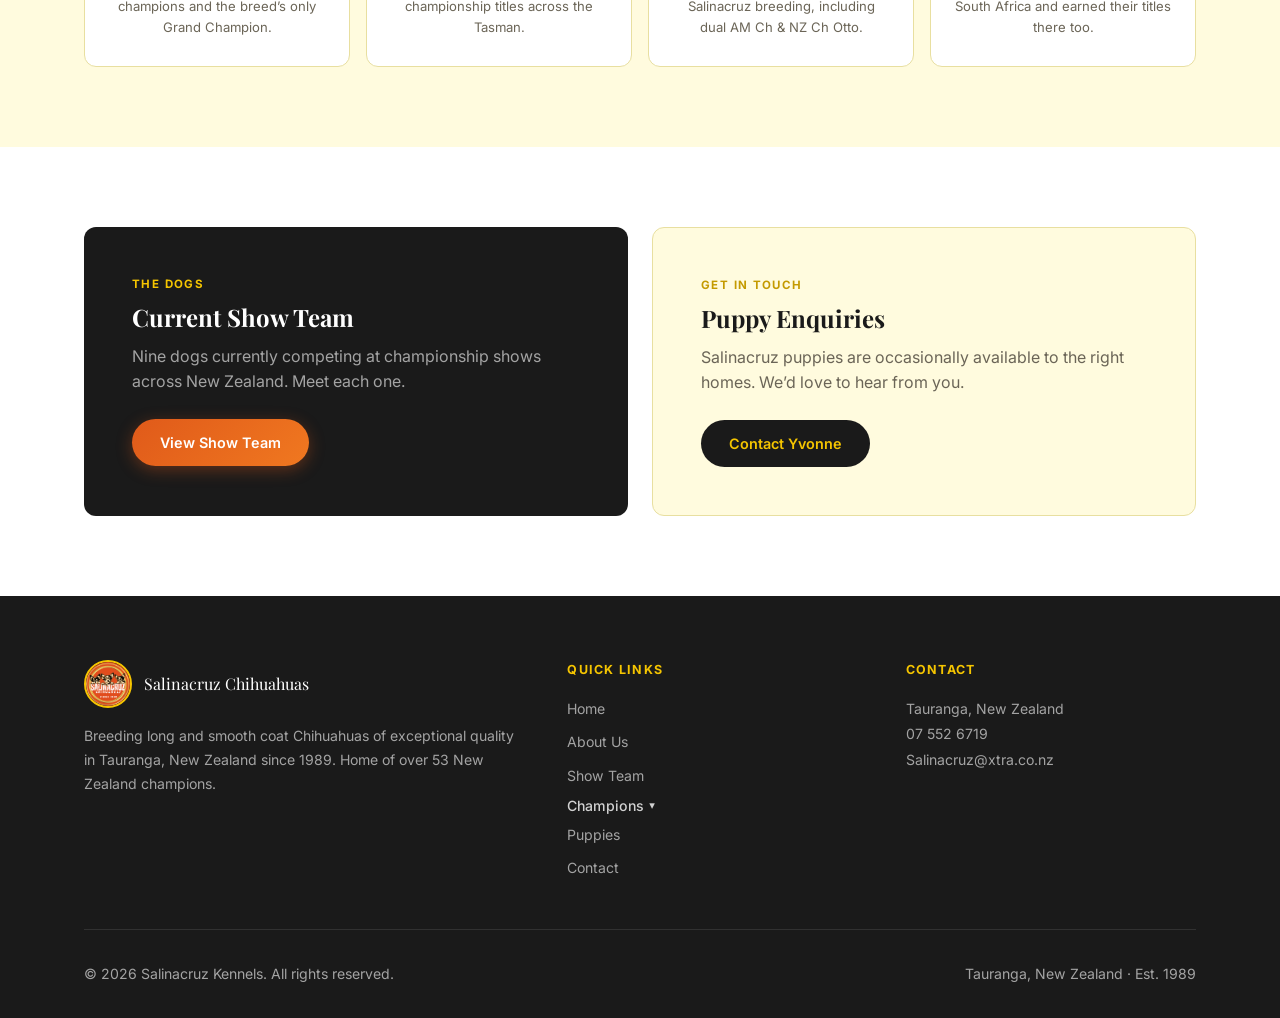
==== commit 7097534e: "Update champion count from 35+ to 53+ site-wide" ====
--- a/about.html
+++ b/about.html
@@ -140,7 +140,7 @@
               <cite>Yvonne Tester &mdash; Salinacruz Kennels</cite>
             </div>
 
-            <p>Over three and a half decades, Salinacruz has produced more than 35 New Zealand champions. Dogs bred here have gone on to win in Australia, America, and South Africa. And in the greatest achievement in New Zealand Chihuahua history, Salinacruz bred Jacko &mdash; New Zealand&rsquo;s first and only Grand Champion Chihuahua.</p>
+            <p>Over three and a half decades, Salinacruz has produced more than 53 New Zealand champions. Dogs bred here have gone on to win in Australia, America, and South Africa. And in the greatest achievement in New Zealand Chihuahua history, Salinacruz bred Jacko &mdash; New Zealand&rsquo;s first and only Grand Champion Chihuahua.</p>
           </div>
         </div>
       </div>
@@ -231,8 +231,8 @@
               </div>
               <div class="milestone">
                 <div class="milestone__year">Today</div>
-                <div class="milestone__title">35+ NZ Champions &amp; Still Going</div>
-                <div class="milestone__desc">With nine dogs in the current show team and more than 35 champions to the kennel&rsquo;s name, Salinacruz remains at the forefront of New Zealand Chihuahua breeding.</div>
+                <div class="milestone__title">53+ NZ Champions &amp; Still Going</div>
+                <div class="milestone__desc">With nine dogs in the current show team and more than 53 champions to the kennel&rsquo;s name, Salinacruz remains at the forefront of New Zealand Chihuahua breeding.</div>
               </div>
             </div>
           </div>
@@ -242,7 +242,7 @@
             <h2 style="margin-bottom:2.5rem;">The Record Speaks</h2>
             <div style="display:flex; flex-direction:column; gap:1.25rem;">
               <div style="background:var(--yellow-light); border-radius:var(--r); padding:1.75rem 2rem; border:1px solid var(--border);">
-                <div style="font-family:var(--serif); font-size:3rem; font-weight:700; color:var(--black); line-height:1;">35+</div>
+                <div style="font-family:var(--serif); font-size:3rem; font-weight:700; color:var(--black); line-height:1;">53+</div>
                 <div style="font-size:.82rem; font-weight:700; letter-spacing:.08em; text-transform:uppercase; color:var(--muted); margin-top:.3rem;">New Zealand Champions</div>
               </div>
               <div style="background:var(--yellow); border-radius:var(--r); padding:1.75rem 2rem;">
@@ -311,7 +311,7 @@
           <div class="country-card reveal">
             <div class="country-card__flag">&#127475;&#127487;</div>
             <h4>New Zealand</h4>
-            <p>Home base. 35+ homebred NZ champions and the breed&rsquo;s only Grand Champion.</p>
+            <p>Home base. 53+ homebred NZ champions and the breed&rsquo;s only Grand Champion.</p>
           </div>
           <div class="country-card reveal">
             <div class="country-card__flag">&#127462;&#127482;</div>
@@ -363,7 +363,7 @@
             <img src="assets/images/logo.png" alt="Salinacruz Chihuahuas" class="footer__logo-img" onerror="this.style.display='none'" />
             <div class="footer__logo-name">Salinacruz Chihuahuas</div>
           </div>
-          <p>Breeding long and smooth coat Chihuahuas of exceptional quality in Tauranga, New Zealand since 1989. Home of over 35 New Zealand champions.</p>
+          <p>Breeding long and smooth coat Chihuahuas of exceptional quality in Tauranga, New Zealand since 1989. Home of over 53 New Zealand champions.</p>
         </div>
         <div>
           <h5>Quick Links</h5>
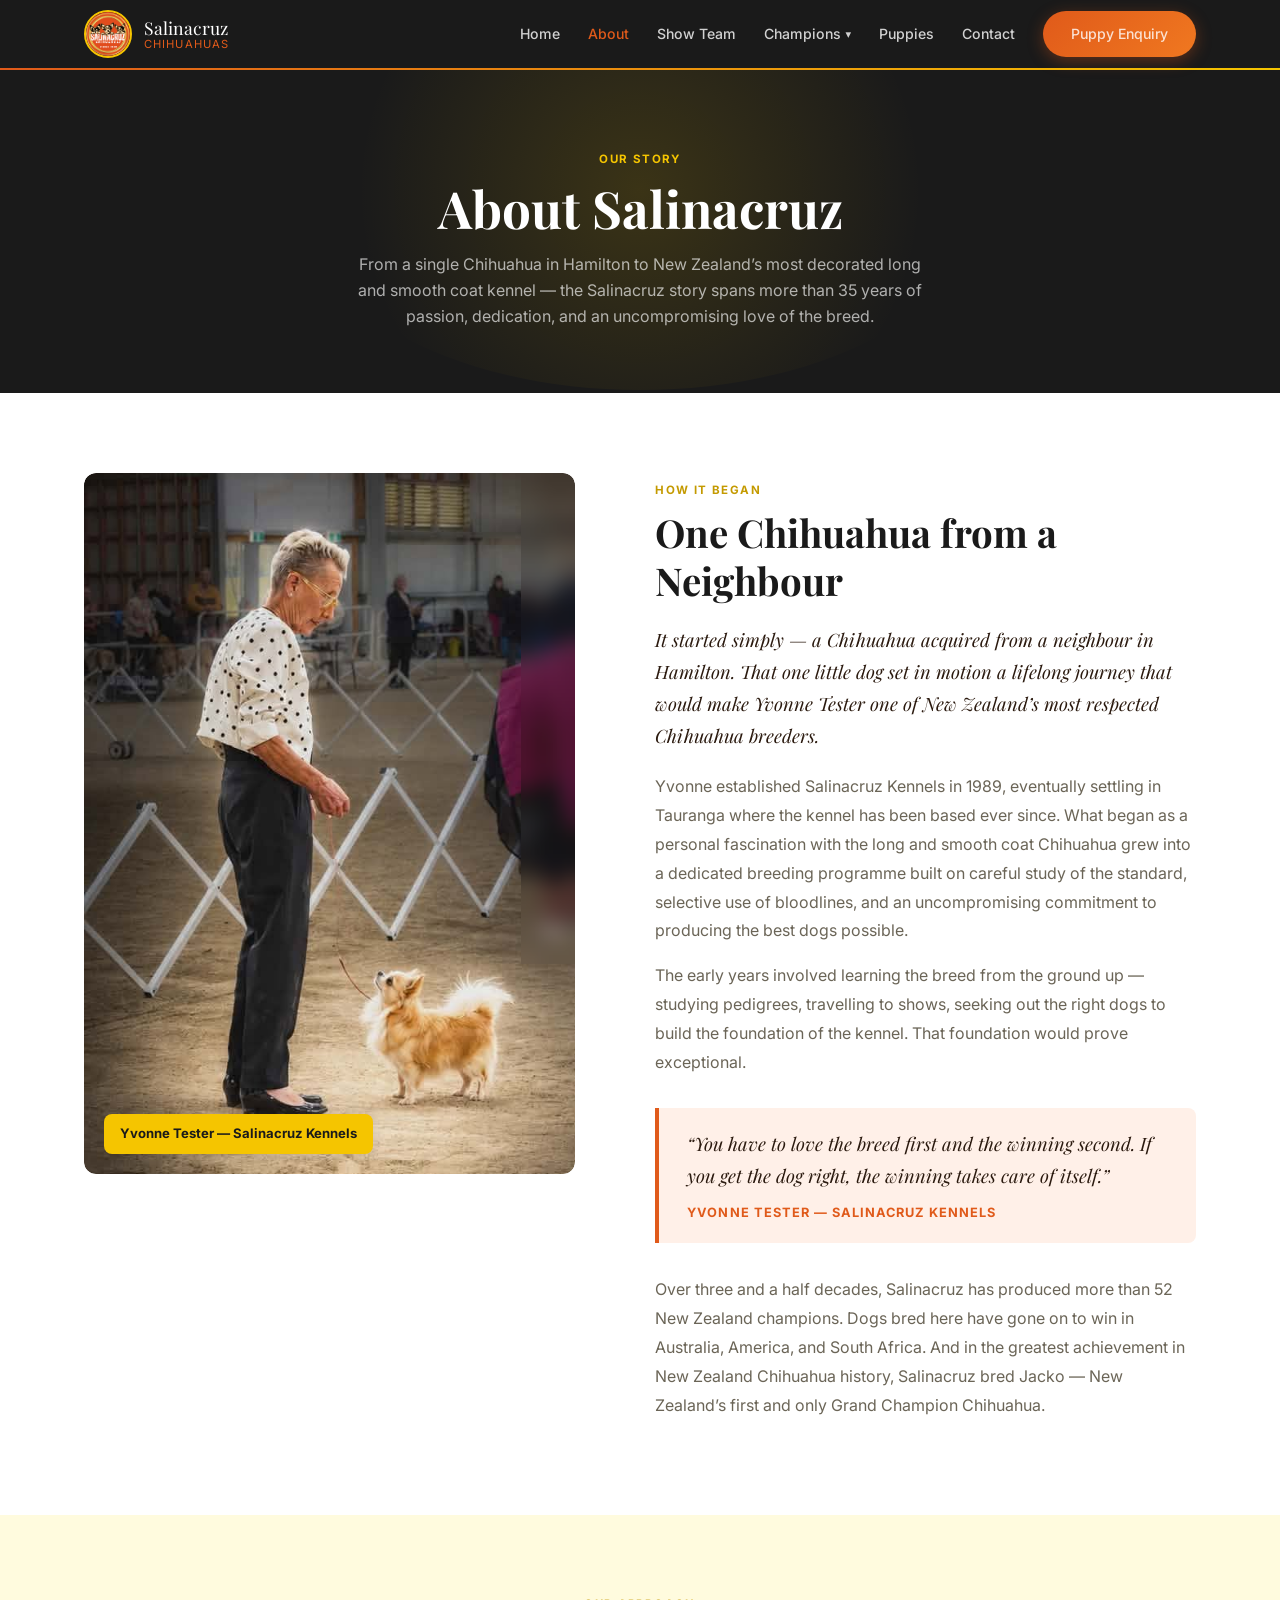
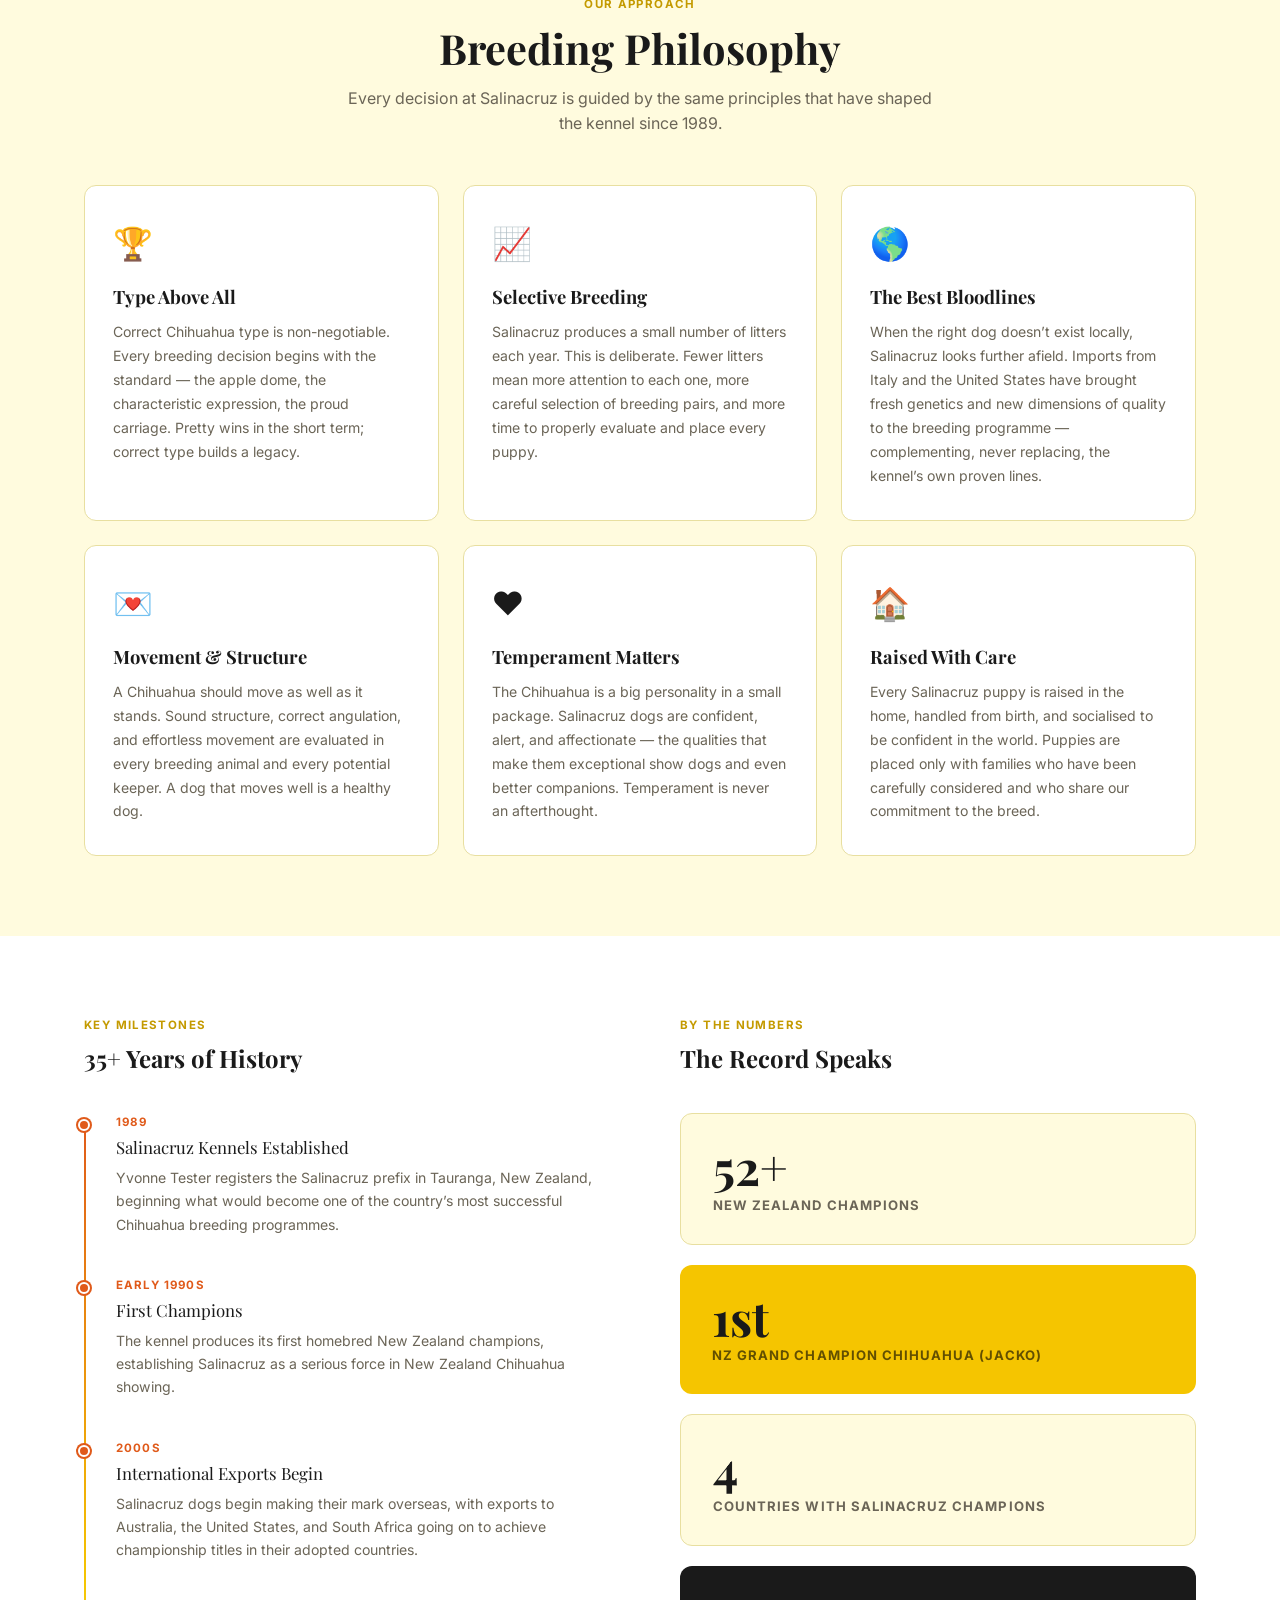
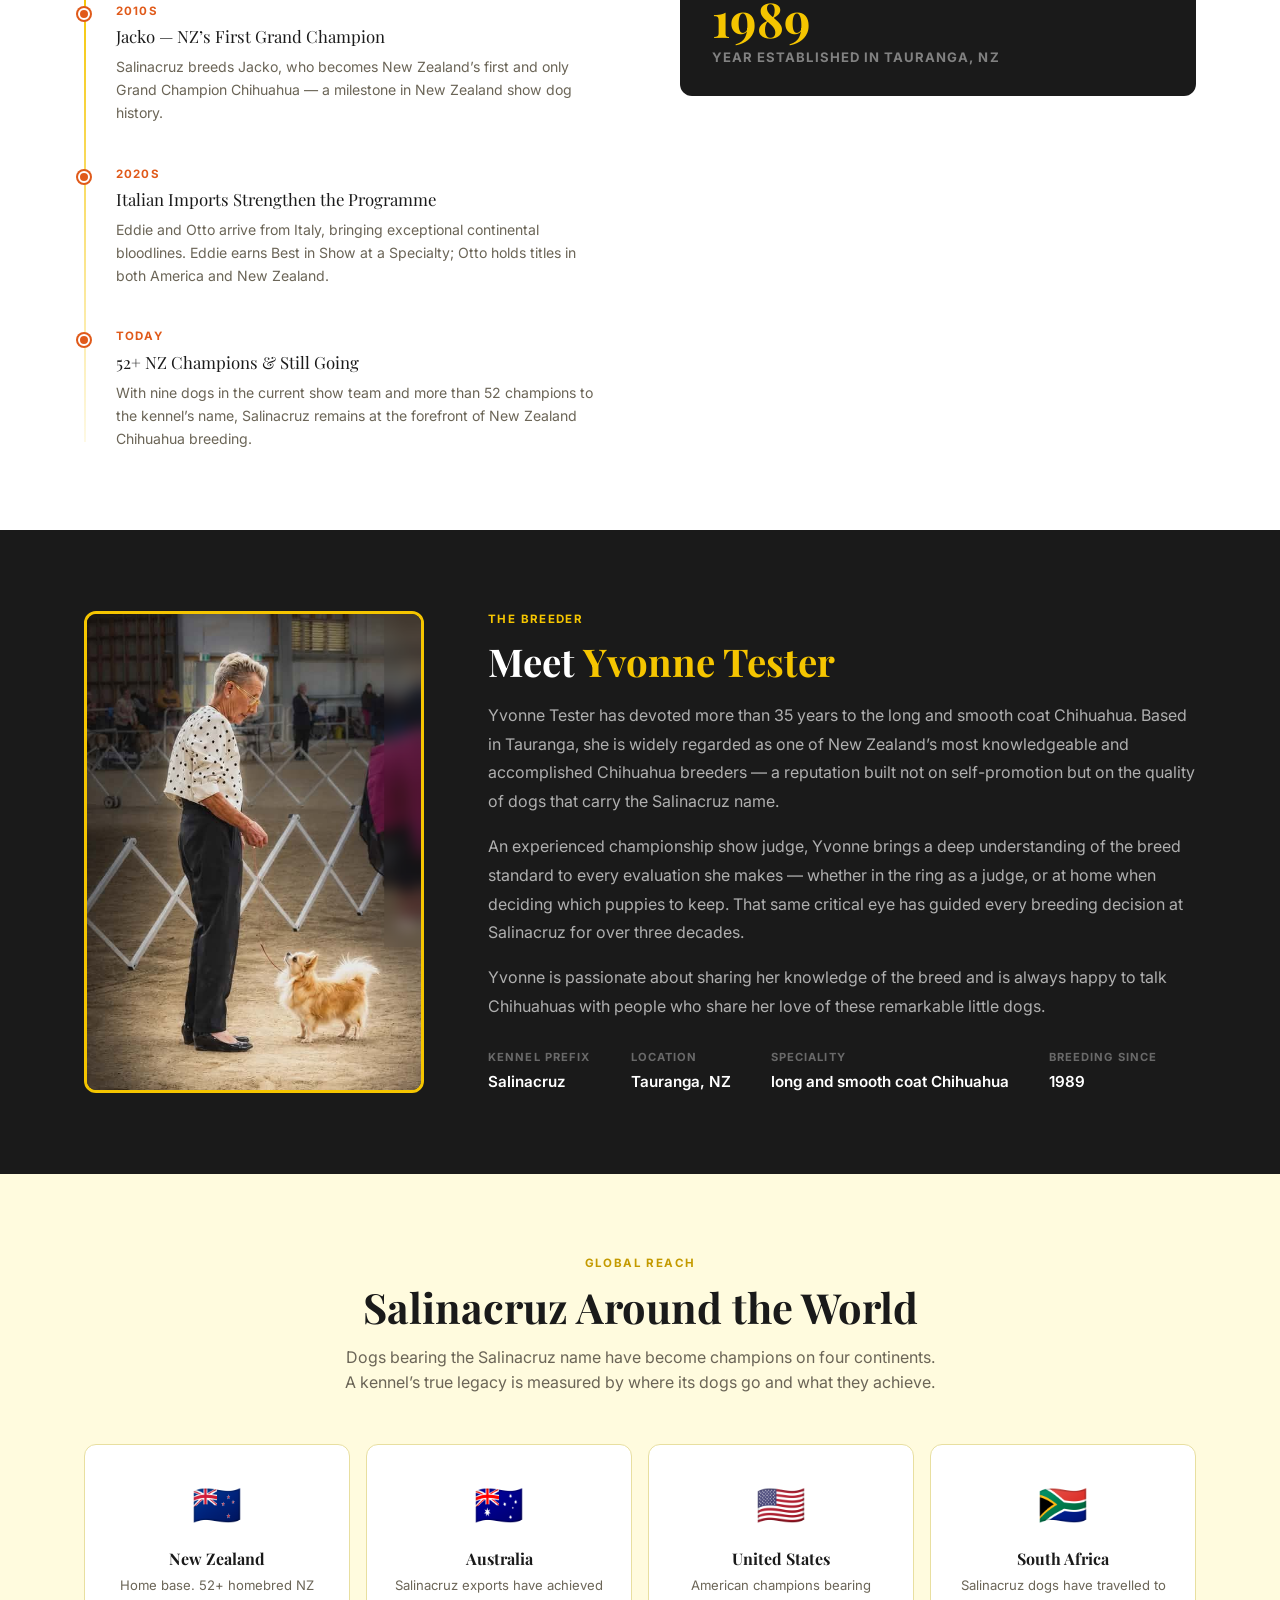
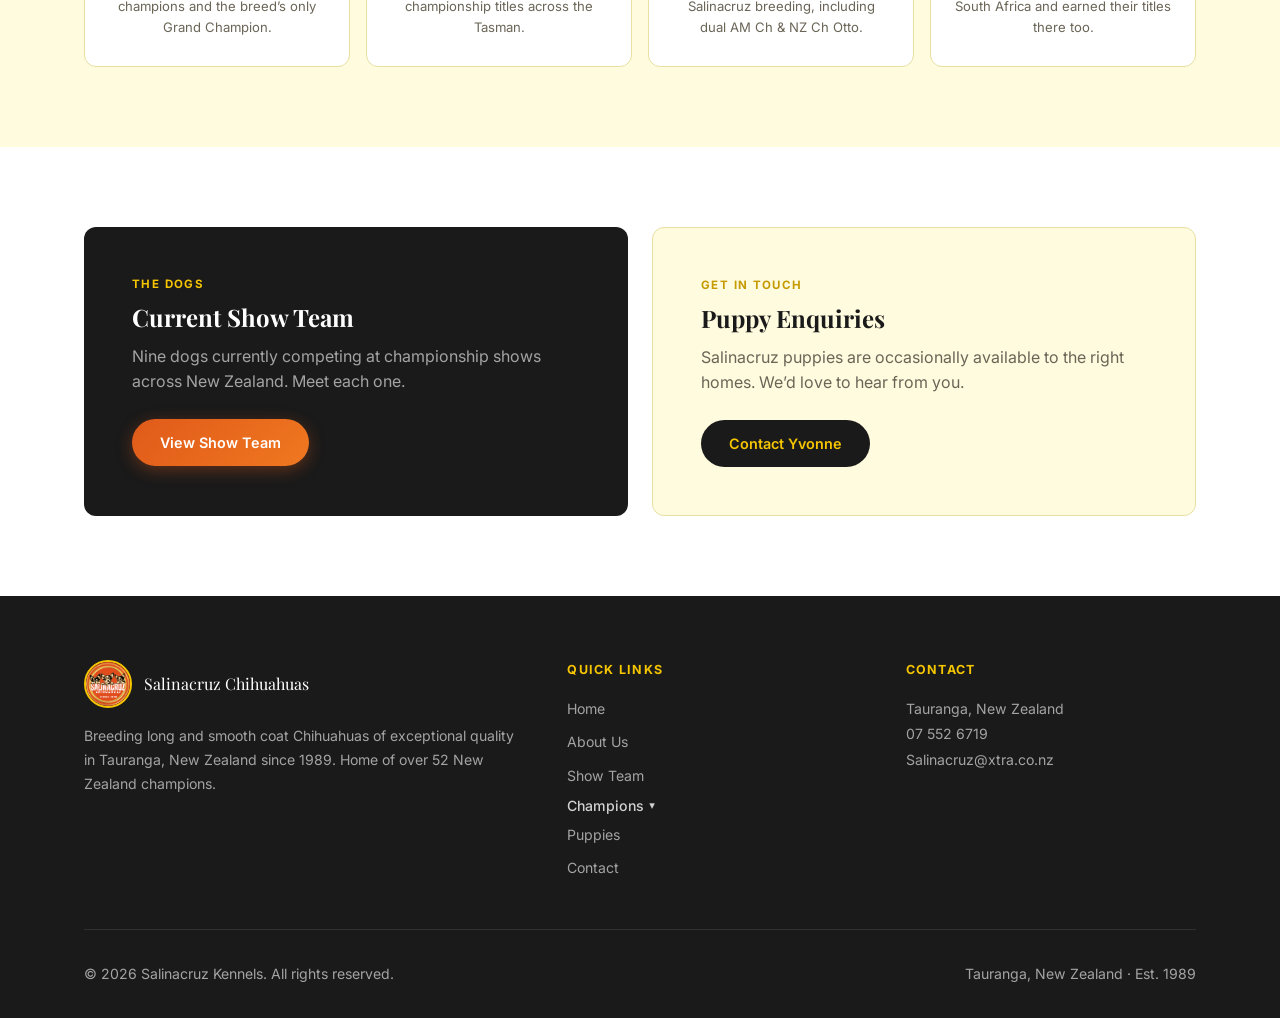
==== commit cb335121: "Add Toby and Caramello to show team, update champion count to 52+ Toby earns NZ Ch title and joins t" ====
--- a/about.html
+++ b/about.html
@@ -140,7 +140,7 @@
               <cite>Yvonne Tester &mdash; Salinacruz Kennels</cite>
             </div>
 
-            <p>Over three and a half decades, Salinacruz has produced more than 53 New Zealand champions. Dogs bred here have gone on to win in Australia, America, and South Africa. And in the greatest achievement in New Zealand Chihuahua history, Salinacruz bred Jacko &mdash; New Zealand&rsquo;s first and only Grand Champion Chihuahua.</p>
+            <p>Over three and a half decades, Salinacruz has produced more than 52 New Zealand champions. Dogs bred here have gone on to win in Australia, America, and South Africa. And in the greatest achievement in New Zealand Chihuahua history, Salinacruz bred Jacko &mdash; New Zealand&rsquo;s first and only Grand Champion Chihuahua.</p>
           </div>
         </div>
       </div>
@@ -231,8 +231,8 @@
               </div>
               <div class="milestone">
                 <div class="milestone__year">Today</div>
-                <div class="milestone__title">53+ NZ Champions &amp; Still Going</div>
-                <div class="milestone__desc">With nine dogs in the current show team and more than 53 champions to the kennel&rsquo;s name, Salinacruz remains at the forefront of New Zealand Chihuahua breeding.</div>
+                <div class="milestone__title">52+ NZ Champions &amp; Still Going</div>
+                <div class="milestone__desc">With nine dogs in the current show team and more than 52 champions to the kennel&rsquo;s name, Salinacruz remains at the forefront of New Zealand Chihuahua breeding.</div>
               </div>
             </div>
           </div>
@@ -242,7 +242,7 @@
             <h2 style="margin-bottom:2.5rem;">The Record Speaks</h2>
             <div style="display:flex; flex-direction:column; gap:1.25rem;">
               <div style="background:var(--yellow-light); border-radius:var(--r); padding:1.75rem 2rem; border:1px solid var(--border);">
-                <div style="font-family:var(--serif); font-size:3rem; font-weight:700; color:var(--black); line-height:1;">53+</div>
+                <div style="font-family:var(--serif); font-size:3rem; font-weight:700; color:var(--black); line-height:1;">52+</div>
                 <div style="font-size:.82rem; font-weight:700; letter-spacing:.08em; text-transform:uppercase; color:var(--muted); margin-top:.3rem;">New Zealand Champions</div>
               </div>
               <div style="background:var(--yellow); border-radius:var(--r); padding:1.75rem 2rem;">
@@ -311,7 +311,7 @@
           <div class="country-card reveal">
             <div class="country-card__flag">&#127475;&#127487;</div>
             <h4>New Zealand</h4>
-            <p>Home base. 53+ homebred NZ champions and the breed&rsquo;s only Grand Champion.</p>
+            <p>Home base. 52+ homebred NZ champions and the breed&rsquo;s only Grand Champion.</p>
           </div>
           <div class="country-card reveal">
             <div class="country-card__flag">&#127462;&#127482;</div>
@@ -363,7 +363,7 @@
             <img src="assets/images/logo.png" alt="Salinacruz Chihuahuas" class="footer__logo-img" onerror="this.style.display='none'" />
             <div class="footer__logo-name">Salinacruz Chihuahuas</div>
           </div>
-          <p>Breeding long and smooth coat Chihuahuas of exceptional quality in Tauranga, New Zealand since 1989. Home of over 53 New Zealand champions.</p>
+          <p>Breeding long and smooth coat Chihuahuas of exceptional quality in Tauranga, New Zealand since 1989. Home of over 52 New Zealand champions.</p>
         </div>
         <div>
           <h5>Quick Links</h5>
